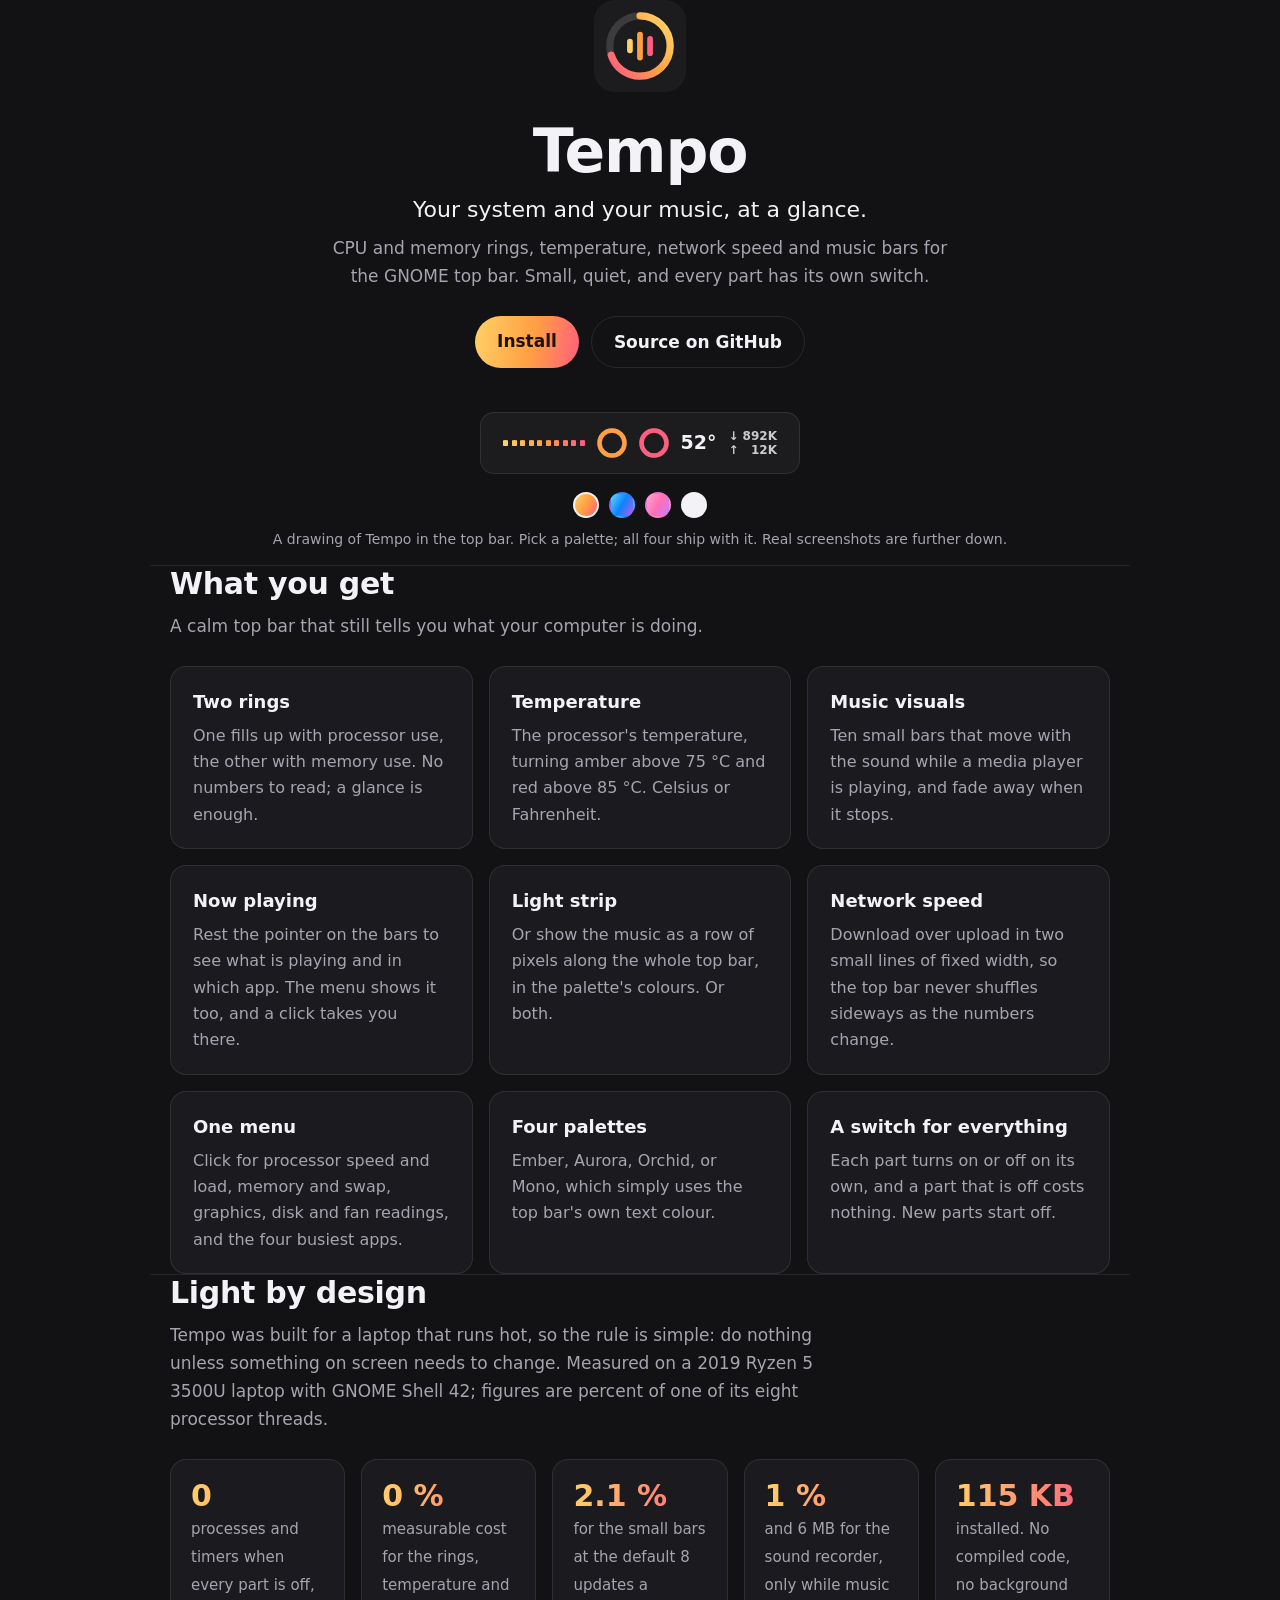
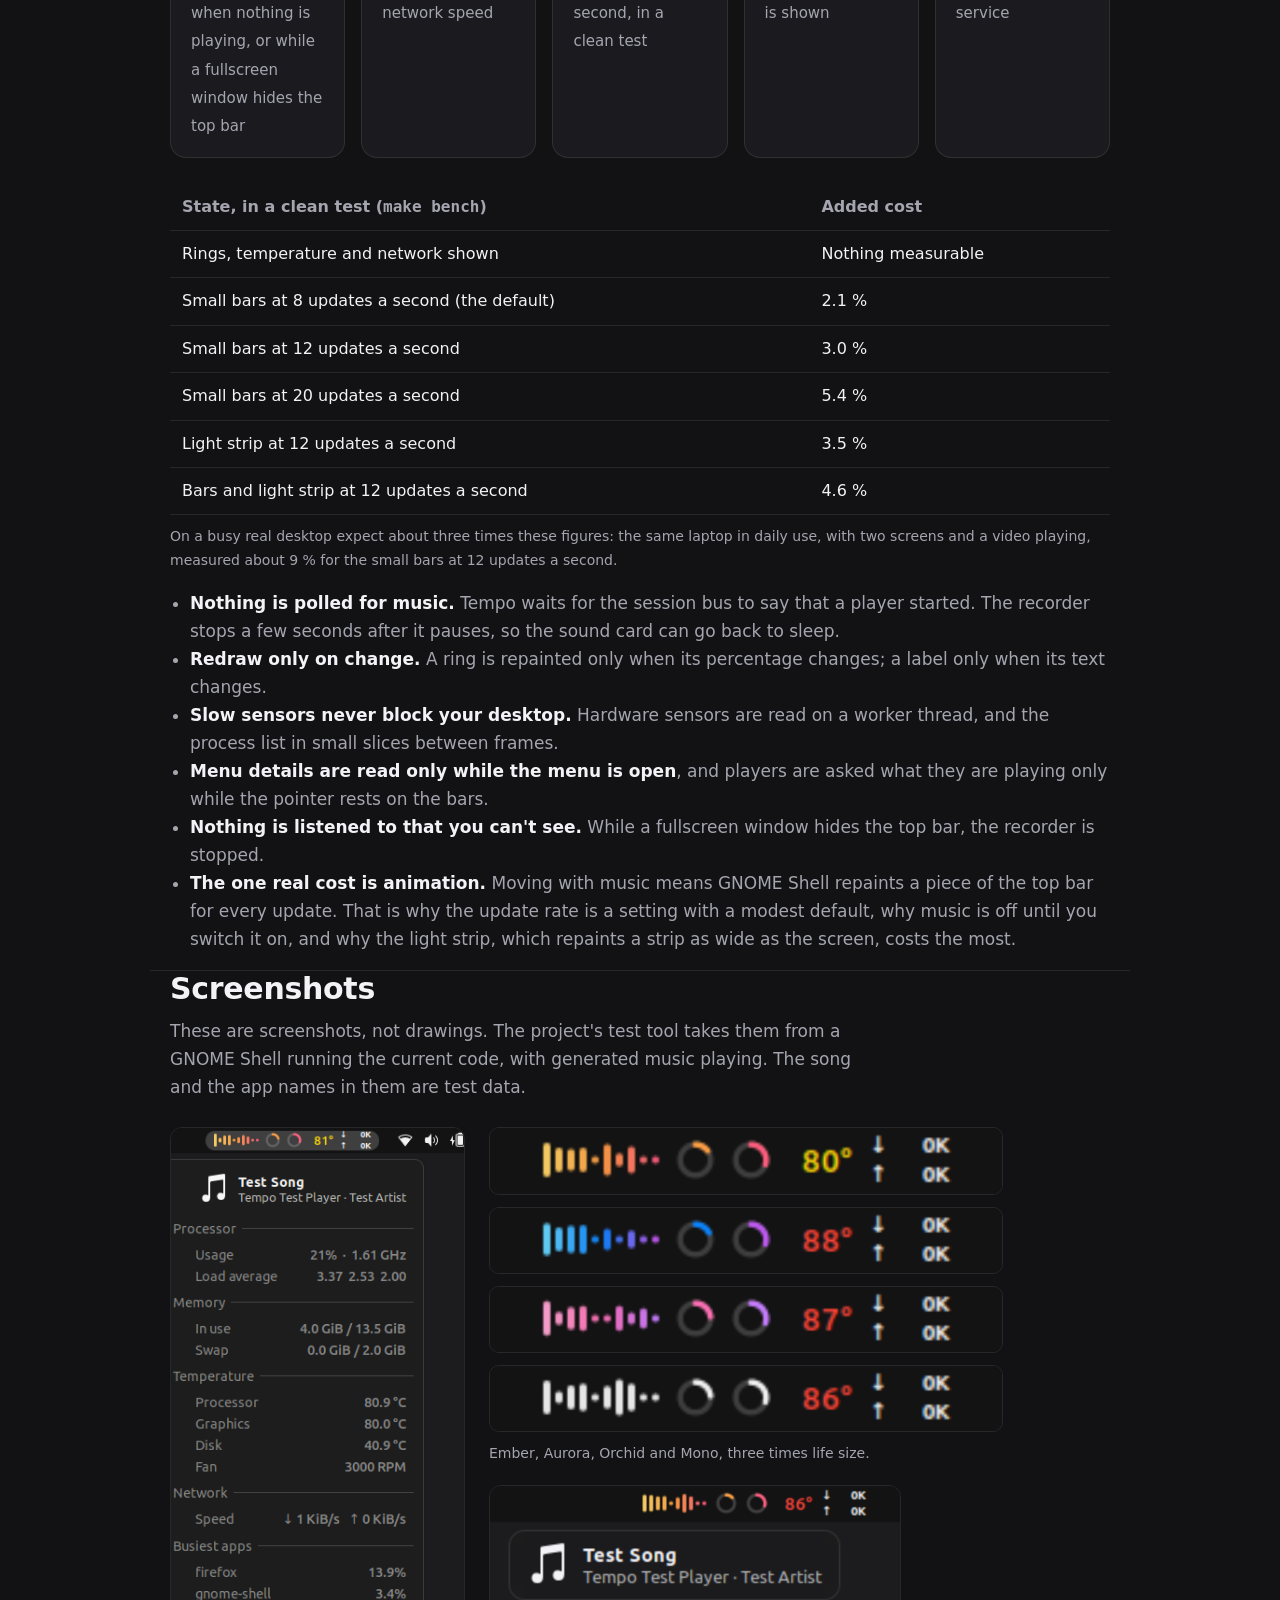
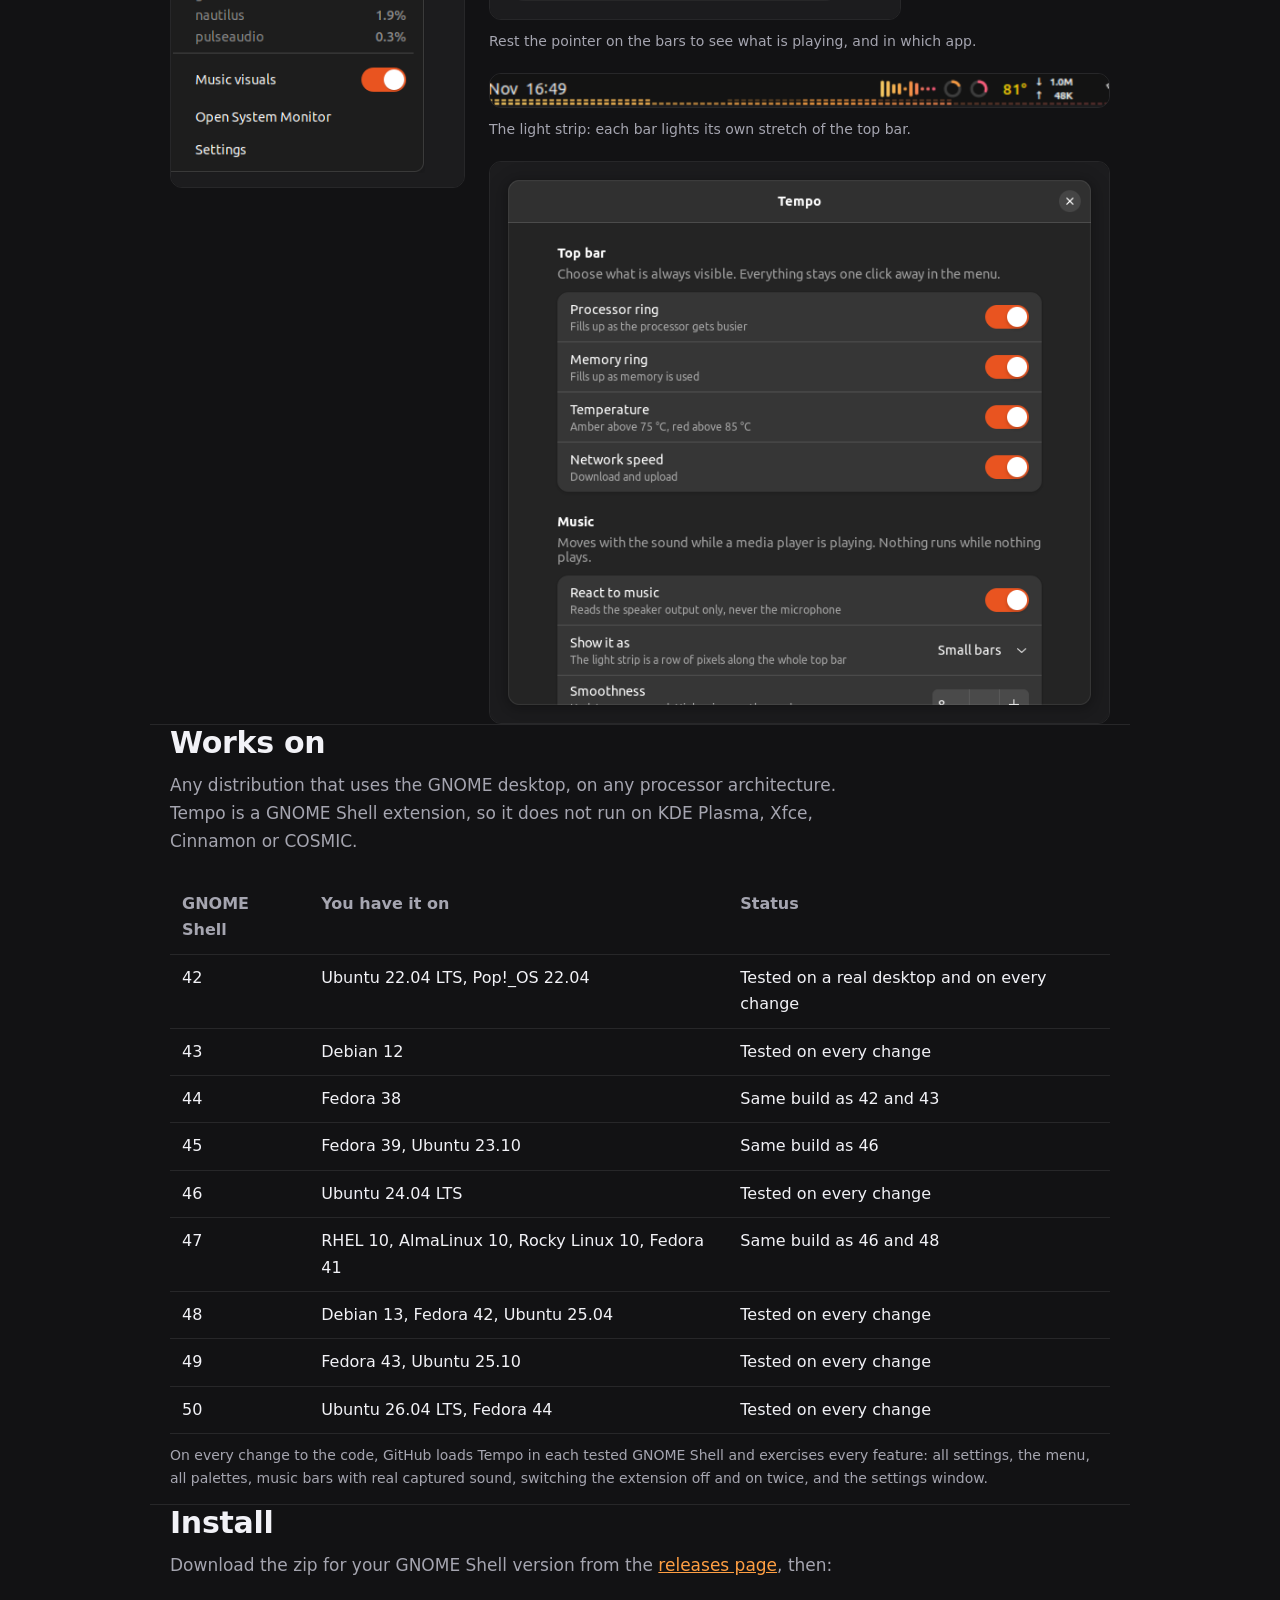
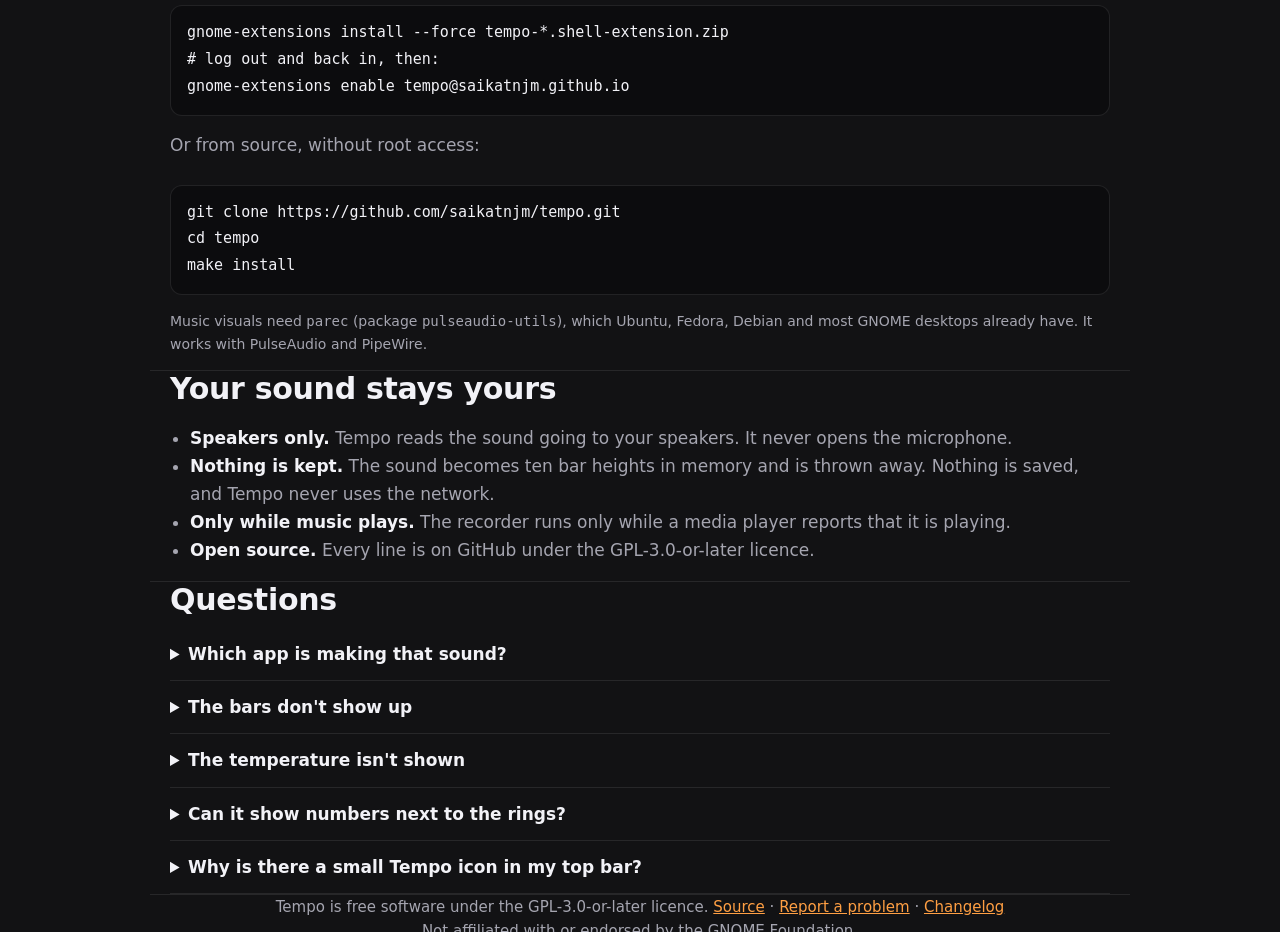
==== docs/index.html @ ff997980 "Docs: GNOME 42, 43, 46, 48, 49 and 50 are tested on every change CI now runs the end-to-end test in " ====
<!doctype html>
<html lang="en">
<head>
<meta charset="utf-8">
<meta name="viewport" content="width=device-width, initial-scale=1">
<title>Tempo: system rings and music bars for the GNOME top bar</title>
<meta name="description" content="Tempo puts CPU and memory rings, temperature, network speed and music bars in the GNOME top bar. Small, quiet, and every part has its own switch.">
<meta property="og:title" content="Tempo">
<meta property="og:description" content="Your system and your music, at a glance. A tiny GNOME Shell extension.">
<meta property="og:image" content="https://saikatnjm.github.io/tempo/assets/logo-512.png">
<meta property="og:type" content="website">
<link rel="icon" type="image/svg+xml" href="assets/logo.svg">
<style>
:root {
  --bg: #121214; --surface: #1b1b1f; --line: rgba(255, 255, 255, .09);
  --text: #f2f2f7; --muted: #a5a5b0;
  --p1: #ffd166; --p2: #ff9f43; --p3: #ff5e7e;
}
* { box-sizing: border-box; }
html { scroll-behavior: smooth; }
body {
  margin: 0; background: var(--bg); color: var(--text);
  font: 17px/1.65 Inter, system-ui, -apple-system, "Segoe UI", Roboto, Ubuntu, Cantarell, sans-serif;
}
a { color: var(--p2); }
img { max-width: 100%; height: auto; }
.wrap { max-width: 980px; margin: 0 auto; padding: 0 20px; }
header { text-align: center; padding: 72px 0 40px; }
header img.logo { width: 92px; height: 92px; }
h1 { font-size: clamp(40px, 7vw, 60px); line-height: 1.1; margin: 18px 0 8px; letter-spacing: -.02em; }
h2 { font-size: 30px; line-height: 1.2; margin: 0 0 10px; letter-spacing: -.01em; }
h3 { font-size: 18px; margin: 0 0 6px; }
.tagline { font-size: 22px; margin: 0 0 6px; }
.sub { color: var(--muted); max-width: 620px; margin: 0 auto 26px; }
.lead { color: var(--muted); max-width: 700px; margin: 0 0 26px; }
.buttons { display: flex; gap: 12px; justify-content: center; flex-wrap: wrap; }
.button {
  display: inline-block; padding: 11px 22px; border-radius: 999px; font-weight: 600;
  text-decoration: none; border: 1px solid var(--line); color: var(--text);
}
.button.primary { background: linear-gradient(100deg, var(--p1), var(--p2) 55%, var(--p3)); color: #1c1206; border: 0; }
section { padding: 56px 0; border-top: 1px solid var(--line); }

/* The live demo: a slice of top bar drawn in CSS */
.demo { margin: 44px auto 0; display: inline-flex; align-items: center; gap: 12px;
  background: #1c1c1e; border: 1px solid var(--line); border-radius: 14px; padding: 14px 22px; }
.bars { display: flex; align-items: center; gap: 3.5px; height: 30px; }
.bars i { width: 5px; height: 30px; border-radius: 3px; transform: scaleY(.2);
  animation: beat var(--d) ease-in-out var(--o) infinite alternate; }
@keyframes beat { from { transform: scaleY(.17); } to { transform: scaleY(1); } }
.ring { width: 30px; height: 30px; transform: rotate(-90deg); }
.ring circle { fill: none; stroke-width: 4.5; }
.ring .track { stroke: rgba(255, 255, 255, .2); }
.ring .value { stroke-linecap: round; stroke-dasharray: 78.5; animation: fill 7s ease-in-out infinite alternate; }
.ring.cpu .value { stroke: var(--p2); --from: 68; --to: 34; }
.ring.mem .value { stroke: var(--p3); --from: 50; --to: 42; animation-duration: 11s; }
@keyframes fill { from { stroke-dashoffset: var(--from); } to { stroke-dashoffset: var(--to); } }
.demo .temp { font-weight: 600; font-size: 19px; font-variant-numeric: tabular-nums; }
.demo .net { display: inline-grid; grid-template-columns: auto auto; column-gap: 4px; text-align: right;
  font-weight: 600; font-size: 12px; line-height: 1.2; font-variant-numeric: tabular-nums; color: rgba(242, 242, 247, .82); }
.swatches { display: flex; gap: 10px; justify-content: center; margin-top: 18px; }
.swatches button { width: 26px; height: 26px; border-radius: 50%; border: 2px solid transparent; cursor: pointer; padding: 0; }
.swatches button[aria-pressed="true"] { border-color: var(--text); }
.caption { color: var(--muted); font-size: 14px; margin-top: 10px; }

.grid { display: grid; grid-template-columns: repeat(auto-fit, minmax(260px, 1fr)); gap: 16px; }
.card { background: var(--surface); border: 1px solid var(--line); border-radius: 16px; padding: 20px 22px; }
.card p { margin: 0; color: var(--muted); font-size: 16px; }
.metrics { display: grid; grid-template-columns: repeat(auto-fit, minmax(170px, 1fr)); gap: 16px; margin: 0 0 26px; }
.metric { background: var(--surface); border: 1px solid var(--line); border-radius: 16px; padding: 18px 20px; }
.metric b { display: block; font-size: 30px; line-height: 1.2;
  background: linear-gradient(100deg, var(--p1), var(--p3)); -webkit-background-clip: text; background-clip: text; color: transparent; }
.metric span { color: var(--muted); font-size: 15px; }
table { width: 100%; border-collapse: collapse; font-size: 16px; }
th, td { text-align: left; padding: 10px 12px; border-bottom: 1px solid var(--line); vertical-align: top; }
th { color: var(--muted); font-weight: 600; }
.scroll { overflow-x: auto; }
ul.plain { padding-left: 20px; color: var(--muted); }
ul.plain b { color: var(--text); }
.shots { display: grid; grid-template-columns: minmax(0, 295px) minmax(0, 1fr); gap: 24px; align-items: start; }
.shots figure { margin: 0; }
.shots img { border-radius: 12px; border: 1px solid var(--line); display: block; }
.palettes { display: grid; gap: 12px; }
.palettes img { border-radius: 10px; }
pre { background: #0c0c0e; border: 1px solid var(--line); border-radius: 12px; padding: 14px 16px; overflow-x: auto; font-size: 15px; }
code { font-family: ui-monospace, "JetBrains Mono", "DejaVu Sans Mono", Menlo, monospace; }
details { border-bottom: 1px solid var(--line); padding: 12px 0; }
summary { cursor: pointer; font-weight: 600; }
details p { color: var(--muted); margin: 8px 0 0; }
footer { color: var(--muted); font-size: 15px; padding: 36px 0 60px; border-top: 1px solid var(--line); text-align: center; }
@media (max-width: 700px) { .shots { grid-template-columns: 1fr; } .demo { gap: 9px; padding: 12px 14px; } .demo .net { display: none; } }
@media (prefers-reduced-motion: reduce) { .bars i, .ring .value { animation: none; } .bars i { transform: scaleY(.6); } }
</style>
</head>
<body>

<header class="wrap">
  <img class="logo" src="assets/logo.svg" alt="Tempo logo" width="92" height="92">
  <h1>Tempo</h1>
  <p class="tagline">Your system and your music, at a glance.</p>
  <p class="sub">CPU and memory rings, temperature, network speed and music bars for the GNOME top bar. Small, quiet, and every part has its own switch.</p>
  <div class="buttons">
    <a class="button primary" href="https://github.com/saikatnjm/tempo#install">Install</a>
    <a class="button" href="https://github.com/saikatnjm/tempo">Source on GitHub</a>
  </div>

  <div>
    <div class="demo" role="img" aria-label="Animated drawing of Tempo in a top bar: music bars, a processor ring, a memory ring, 52 degrees, and download over upload speed">
      <span class="bars" id="bars"></span>
      <svg class="ring cpu" viewBox="0 0 30 30"><circle class="track" cx="15" cy="15" r="12.5"/><circle class="value" cx="15" cy="15" r="12.5"/></svg>
      <svg class="ring mem" viewBox="0 0 30 30"><circle class="track" cx="15" cy="15" r="12.5"/><circle class="value" cx="15" cy="15" r="12.5"/></svg>
      <span class="temp">52°</span>
      <span class="net"><span>↓</span><span>892K</span><span>↑</span><span>12K</span></span>
    </div>
  </div>
  <div class="swatches" id="swatches" aria-label="Colour palette for the drawing above"></div>
  <p class="caption">A drawing of Tempo in the top bar. Pick a palette; all four ship with it. Real screenshots are further down.</p>
</header>

<main>
<section class="wrap" id="features">
  <h2>What you get</h2>
  <p class="lead">A calm top bar that still tells you what your computer is doing.</p>
  <div class="grid">
    <div class="card"><h3>Two rings</h3><p>One fills up with processor use, the other with memory use. No numbers to read; a glance is enough.</p></div>
    <div class="card"><h3>Temperature</h3><p>The processor's temperature, turning amber above 75 °C and red above 85 °C. Celsius or Fahrenheit.</p></div>
    <div class="card"><h3>Music visuals</h3><p>Ten small bars that move with the sound while a media player is playing, and fade away when it stops.</p></div>
    <div class="card"><h3>Now playing</h3><p>Rest the pointer on the bars to see what is playing and in which app. The menu shows it too, and a click takes you there.</p></div>
    <div class="card"><h3>Light strip</h3><p>Or show the music as a row of pixels along the whole top bar, in the palette's colours. Or both.</p></div>
    <div class="card"><h3>Network speed</h3><p>Download over upload in two small lines of fixed width, so the top bar never shuffles sideways as the numbers change.</p></div>
    <div class="card"><h3>One menu</h3><p>Click for processor speed and load, memory and swap, graphics, disk and fan readings, and the four busiest apps.</p></div>
    <div class="card"><h3>Four palettes</h3><p>Ember, Aurora, Orchid, or Mono, which simply uses the top bar's own text colour.</p></div>
    <div class="card"><h3>A switch for everything</h3><p>Each part turns on or off on its own, and a part that is off costs nothing. New parts start off.</p></div>
  </div>
</section>

<section class="wrap" id="light">
  <h2>Light by design</h2>
  <p class="lead">Tempo was built for a laptop that runs hot, so the rule is simple: do nothing unless something on screen needs to change. Measured on a 2019 Ryzen 5 3500U laptop with GNOME Shell 42; figures are percent of one of its eight processor threads.</p>
  <div class="metrics" id="metrics">
    <div class="metric"><b>0</b><span>processes and timers when every part is off, when nothing is playing, or while a fullscreen window hides the top bar</span></div>
    <div class="metric"><b>0 %</b><span>measurable cost for the rings, temperature and network speed</span></div>
    <div class="metric"><b>2.1 %</b><span>for the small bars at the default 8 updates a second, in a clean test</span></div>
    <div class="metric"><b>1 %</b><span>and 6 MB for the sound recorder, only while music is shown</span></div>
    <div class="metric"><b>115 KB</b><span>installed. No compiled code, no background service</span></div>
  </div>
  <div class="scroll">
  <table>
    <thead><tr><th>State, in a clean test (<code>make bench</code>)</th><th>Added cost</th></tr></thead>
    <tbody>
      <tr><td>Rings, temperature and network shown</td><td>Nothing measurable</td></tr>
      <tr><td>Small bars at 8 updates a second (the default)</td><td>2.1 %</td></tr>
      <tr><td>Small bars at 12 updates a second</td><td>3.0 %</td></tr>
      <tr><td>Small bars at 20 updates a second</td><td>5.4 %</td></tr>
      <tr><td>Light strip at 12 updates a second</td><td>3.5 %</td></tr>
      <tr><td>Bars and light strip at 12 updates a second</td><td>4.6 %</td></tr>
    </tbody>
  </table>
  </div>
  <p class="caption">On a busy real desktop expect about three times these figures: the same laptop in daily use, with two screens and a video playing, measured about 9 % for the small bars at 12 updates a second.</p>
  <ul class="plain">
    <li><b>Nothing is polled for music.</b> Tempo waits for the session bus to say that a player started. The recorder stops a few seconds after it pauses, so the sound card can go back to sleep.</li>
    <li><b>Redraw only on change.</b> A ring is repainted only when its percentage changes; a label only when its text changes.</li>
    <li><b>Slow sensors never block your desktop.</b> Hardware sensors are read on a worker thread, and the process list in small slices between frames.</li>
    <li><b>Menu details are read only while the menu is open</b>, and players are asked what they are playing only while the pointer rests on the bars.</li>
    <li><b>Nothing is listened to that you can't see.</b> While a fullscreen window hides the top bar, the recorder is stopped.</li>
    <li><b>The one real cost is animation.</b> Moving with music means GNOME Shell repaints a piece of the top bar for every update. That is why the update rate is a setting with a modest default, why music is off until you switch it on, and why the light strip, which repaints a strip as wide as the screen, costs the most.</li>
  </ul>
</section>

<section class="wrap" id="screenshots">
  <h2>Screenshots</h2>
  <p class="lead">These are screenshots, not drawings. The project's test tool takes them from a GNOME Shell running the current code, with generated music playing. The song and the app names in them are test data.</p>
  <div class="shots">
    <figure><img src="assets/menu.png" width="295" alt="Tempo's menu, open below the top bar" loading="lazy"></figure>
    <div>
      <div class="palettes">
        <img src="assets/bar-ember.png" width="514" alt="Ember palette: amber to coral" loading="lazy">
        <img src="assets/bar-aurora.png" width="514" alt="Aurora palette: blue to violet" loading="lazy">
        <img src="assets/bar-orchid.png" width="514" alt="Orchid palette: pink to violet" loading="lazy">
        <img src="assets/bar-mono.png" width="514" alt="Mono palette: the top bar's own text colour" loading="lazy">
      </div>
      <p class="caption">Ember, Aurora, Orchid and Mono, three times life size.</p>
      <figure style="margin-top: 20px"><img src="assets/tip.png" width="412" alt="A small card under the music bars naming the song and the app" loading="lazy"></figure>
      <p class="caption">Rest the pointer on the bars to see what is playing, and in which app.</p>
      <figure style="margin-top: 20px"><img src="assets/strip-detail.png" alt="The light strip: two rows of small pixels along the bottom edge of the top bar" loading="lazy"></figure>
      <p class="caption">The light strip: each bar lights its own stretch of the top bar.</p>
      <figure style="margin-top: 20px"><img src="assets/settings.png" alt="Tempo's settings window" loading="lazy"></figure>
    </div>
  </div>
</section>

<section class="wrap" id="works-on">
  <h2>Works on</h2>
  <p class="lead">Any distribution that uses the GNOME desktop, on any processor architecture. Tempo is a GNOME Shell extension, so it does not run on KDE Plasma, Xfce, Cinnamon or COSMIC.</p>
  <div class="scroll">
  <table id="compat">
    <thead><tr><th>GNOME Shell</th><th>You have it on</th><th>Status</th></tr></thead>
    <tbody>
      <tr><td>42</td><td>Ubuntu 22.04 LTS, Pop!_OS 22.04</td><td>Tested on a real desktop and on every change</td></tr>
      <tr><td>43</td><td>Debian 12</td><td>Tested on every change</td></tr>
      <tr><td>44</td><td>Fedora 38</td><td>Same build as 42 and 43</td></tr>
      <tr><td>45</td><td>Fedora 39, Ubuntu 23.10</td><td>Same build as 46</td></tr>
      <tr><td>46</td><td>Ubuntu 24.04 LTS</td><td>Tested on every change</td></tr>
      <tr><td>47</td><td>RHEL 10, AlmaLinux 10, Rocky Linux 10, Fedora 41</td><td>Same build as 46 and 48</td></tr>
      <tr><td>48</td><td>Debian 13, Fedora 42, Ubuntu 25.04</td><td>Tested on every change</td></tr>
      <tr><td>49</td><td>Fedora 43, Ubuntu 25.10</td><td>Tested on every change</td></tr>
      <tr><td>50</td><td>Ubuntu 26.04 LTS, Fedora 44</td><td>Tested on every change</td></tr>
    </tbody>
  </table>
  </div>
  <p class="caption">On every change to the code, GitHub loads Tempo in each tested GNOME Shell and exercises every feature: all settings, the menu, all palettes, music bars with real captured sound, switching the extension off and on twice, and the settings window.</p>
</section>

<section class="wrap" id="install">
  <h2>Install</h2>
  <p class="lead">Download the zip for your GNOME Shell version from the <a href="https://github.com/saikatnjm/tempo/releases/latest">releases page</a>, then:</p>
<pre><code>gnome-extensions install --force tempo-*.shell-extension.zip
# log out and back in, then:
gnome-extensions enable tempo@saikatnjm.github.io</code></pre>
  <p class="lead">Or from source, without root access:</p>
<pre><code>git clone https://github.com/saikatnjm/tempo.git
cd tempo
make install</code></pre>
  <p class="caption">Music visuals need <code>parec</code> (package <code>pulseaudio-utils</code>), which Ubuntu, Fedora, Debian and most GNOME desktops already have. It works with PulseAudio and PipeWire.</p>
</section>

<section class="wrap" id="privacy">
  <h2>Your sound stays yours</h2>
  <ul class="plain">
    <li><b>Speakers only.</b> Tempo reads the sound going to your speakers. It never opens the microphone.</li>
    <li><b>Nothing is kept.</b> The sound becomes ten bar heights in memory and is thrown away. Nothing is saved, and Tempo never uses the network.</li>
    <li><b>Only while music plays.</b> The recorder runs only while a media player reports that it is playing.</li>
    <li><b>Open source.</b> Every line is on GitHub under the GPL-3.0-or-later licence.</li>
  </ul>
</section>

<section class="wrap" id="questions">
  <h2>Questions</h2>
  <details><summary>Which app is making that sound?</summary><p>Rest the pointer on the small bars, or open the menu: the song and the app are at the top. Click it there to go to the app.</p></details>
  <details><summary>The bars don't show up</summary><p>Check that "React to music" is on, that something is playing sound, and that the player supports the standard media controls. If it appears in GNOME's media controls in the notification list, it does.</p></details>
  <details><summary>The temperature isn't shown</summary><p>Your machine has no sensor Tempo recognises yet. AMD, Intel and most ARM boards work; please open an issue for anything else.</p></details>
  <details><summary>Can it show numbers next to the rings?</summary><p>The numbers are one click away in the menu. Keeping the top bar calm is the point.</p></details>
  <details><summary>Why is there a small Tempo icon in my top bar?</summary><p>Every part is switched off. The icon keeps the menu reachable so you can switch things back on.</p></details>
</section>
</main>

<footer class="wrap">
  Tempo is free software under the GPL-3.0-or-later licence.
  <a href="https://github.com/saikatnjm/tempo">Source</a> ·
  <a href="https://github.com/saikatnjm/tempo/issues">Report a problem</a> ·
  <a href="https://github.com/saikatnjm/tempo/blob/main/CHANGELOG.md">Changelog</a><br>
  Not affiliated with or endorsed by the GNOME Foundation.
</footer>

<script>
// The demo's bars and palette buttons. The page reads fine without this script.
(function () {
  var palettes = {
    Ember: ['#ffd166', '#ff9f43', '#ff5e7e'],
    Aurora: ['#64d2ff', '#0a84ff', '#bf5af2'],
    Orchid: ['#ffa3d1', '#ff6fb5', '#c77dff'],
    Mono: ['#f2f2f7', '#f2f2f7', '#f2f2f7']
  };
  function mix(a, b, t) {
    return '#' + [1, 3, 5].map(function (i) {
      var v = Math.round(parseInt(a.substr(i, 2), 16) * (1 - t) + parseInt(b.substr(i, 2), 16) * t);
      return ('0' + v.toString(16)).slice(-2);
    }).join('');
  }
  var bars = document.getElementById('bars');
  var speeds = [0.62, 0.48, 0.81, 0.55, 0.93, 0.44, 0.70, 0.58, 0.87, 0.66];
  for (var i = 0; i < 10; i++) {
    var bar = document.createElement('i');
    bar.style.setProperty('--d', speeds[i] + 's');
    bar.style.setProperty('--o', (-i * 0.137) + 's');
    bars.appendChild(bar);
  }
  var swatches = document.getElementById('swatches');
  function use(name) {
    var p = palettes[name], root = document.documentElement.style;
    root.setProperty('--p1', p[0]); root.setProperty('--p2', p[1]); root.setProperty('--p3', p[2]);
    [].forEach.call(bars.children, function (bar, i) {
      var t = i / 9;
      bar.style.background = t < 0.5 ? mix(p[0], p[1], t * 2) : mix(p[1], p[2], (t - 0.5) * 2);
    });
    [].forEach.call(swatches.children, function (b) { b.setAttribute('aria-pressed', b.title === name); });
  }
  Object.keys(palettes).forEach(function (name) {
    var b = document.createElement('button');
    b.type = 'button'; b.title = name; b.setAttribute('aria-label', name + ' palette');
    b.style.background = 'linear-gradient(120deg, ' + palettes[name].join(', ') + ')';
    b.addEventListener('click', function () { use(name); });
    swatches.appendChild(b);
  });
  use('Ember');
})();
</script>
</body>
</html>
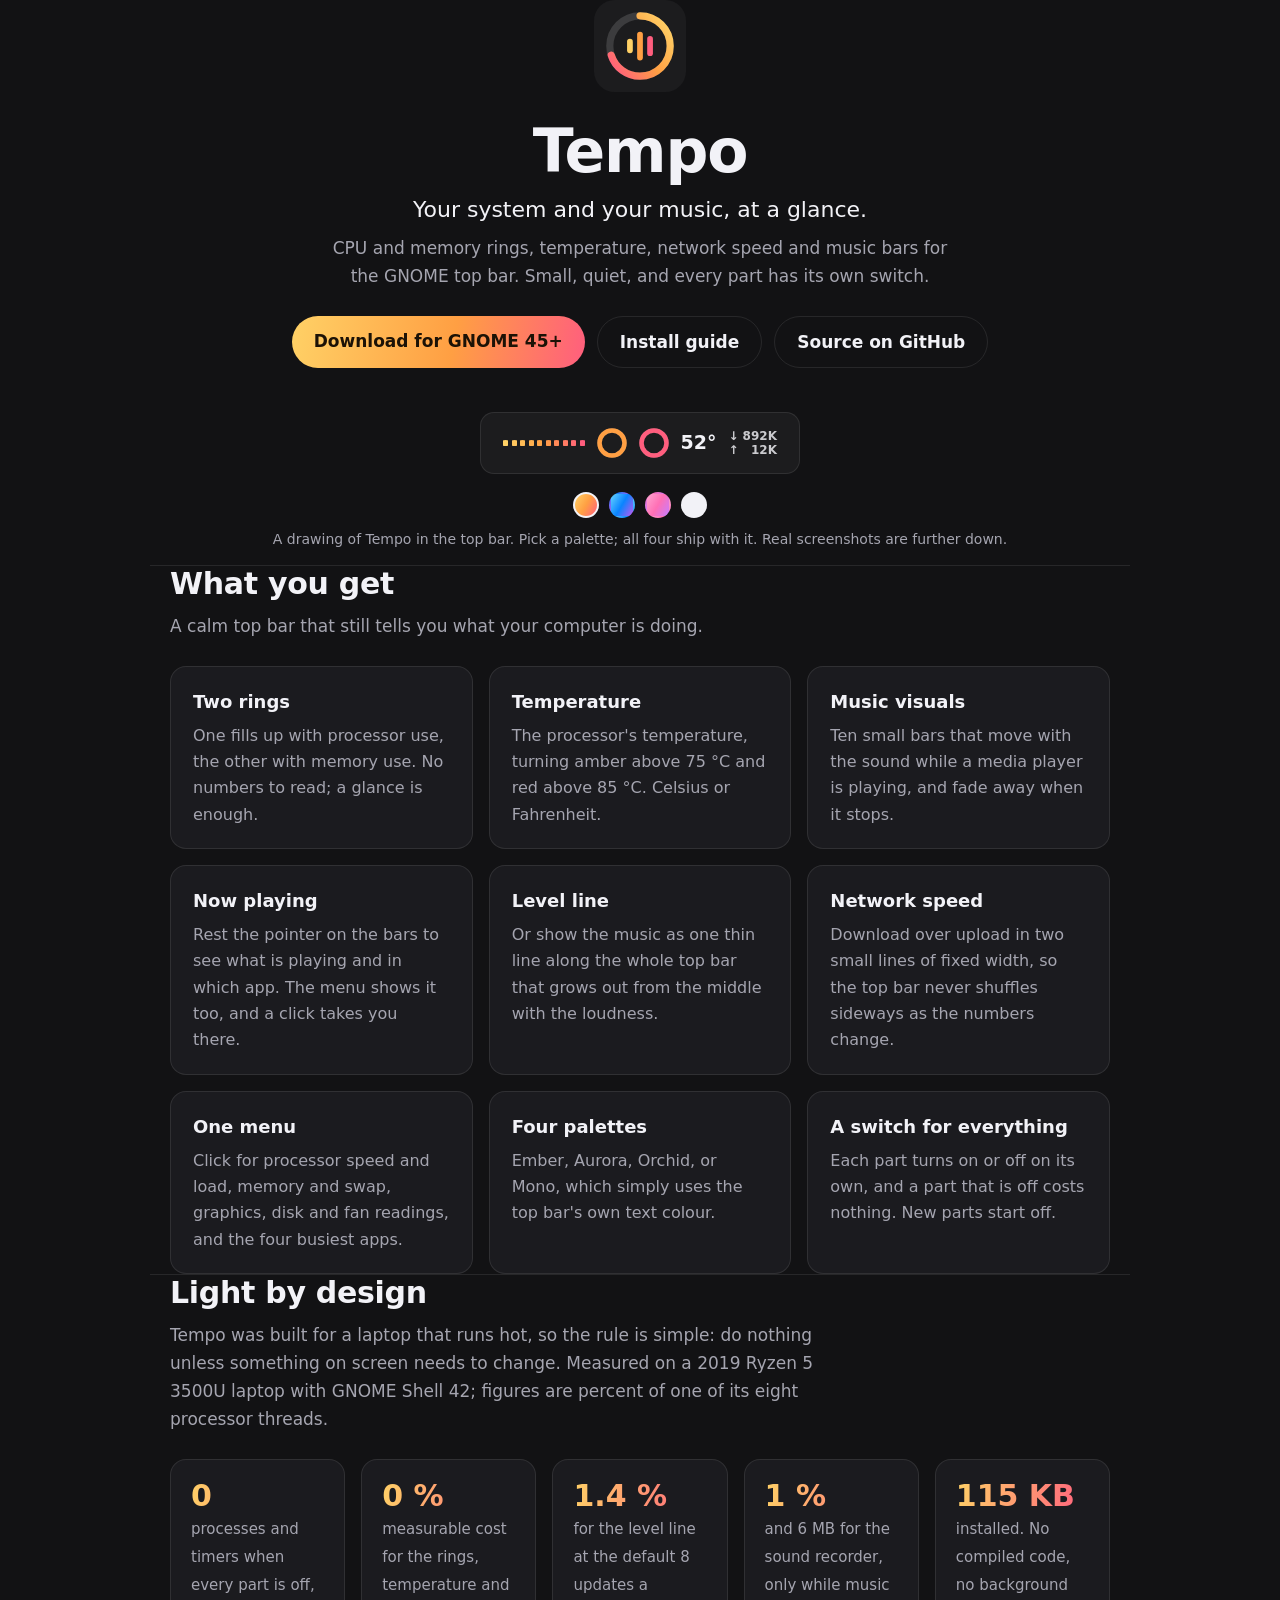
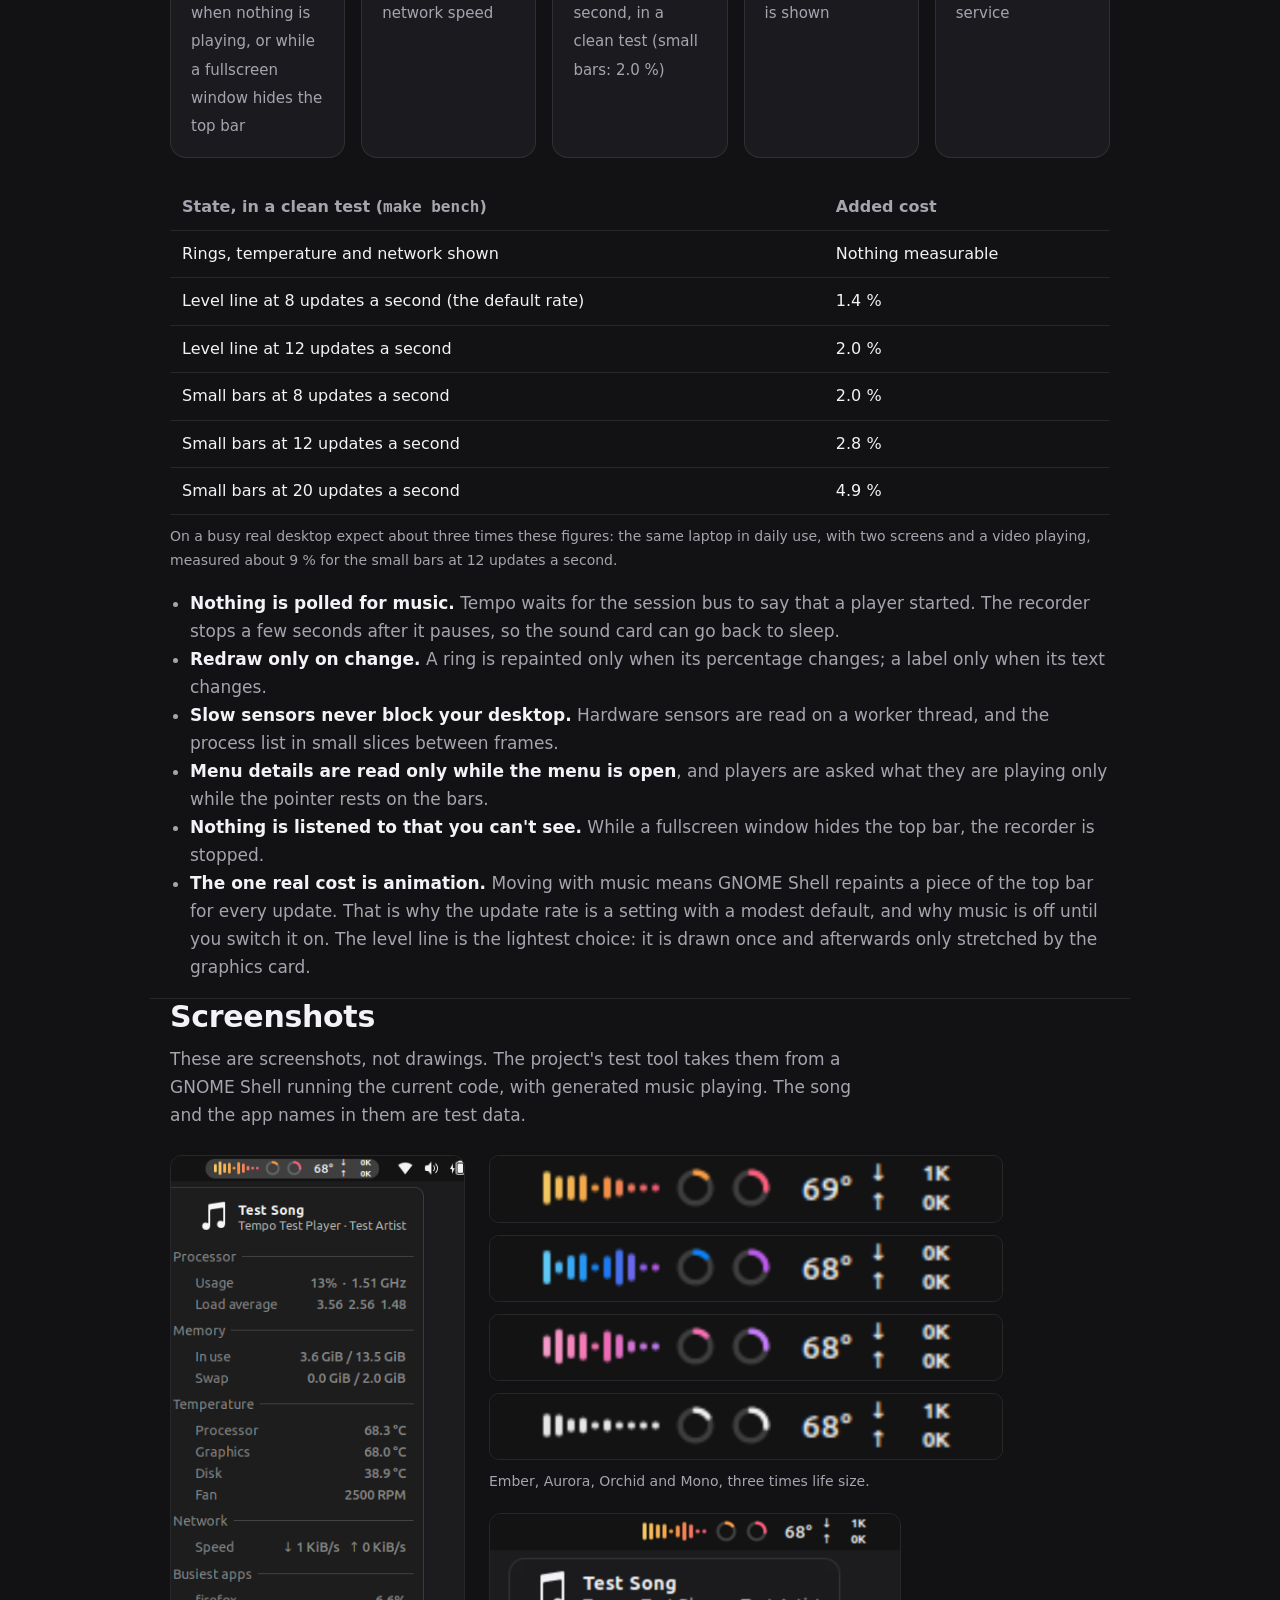
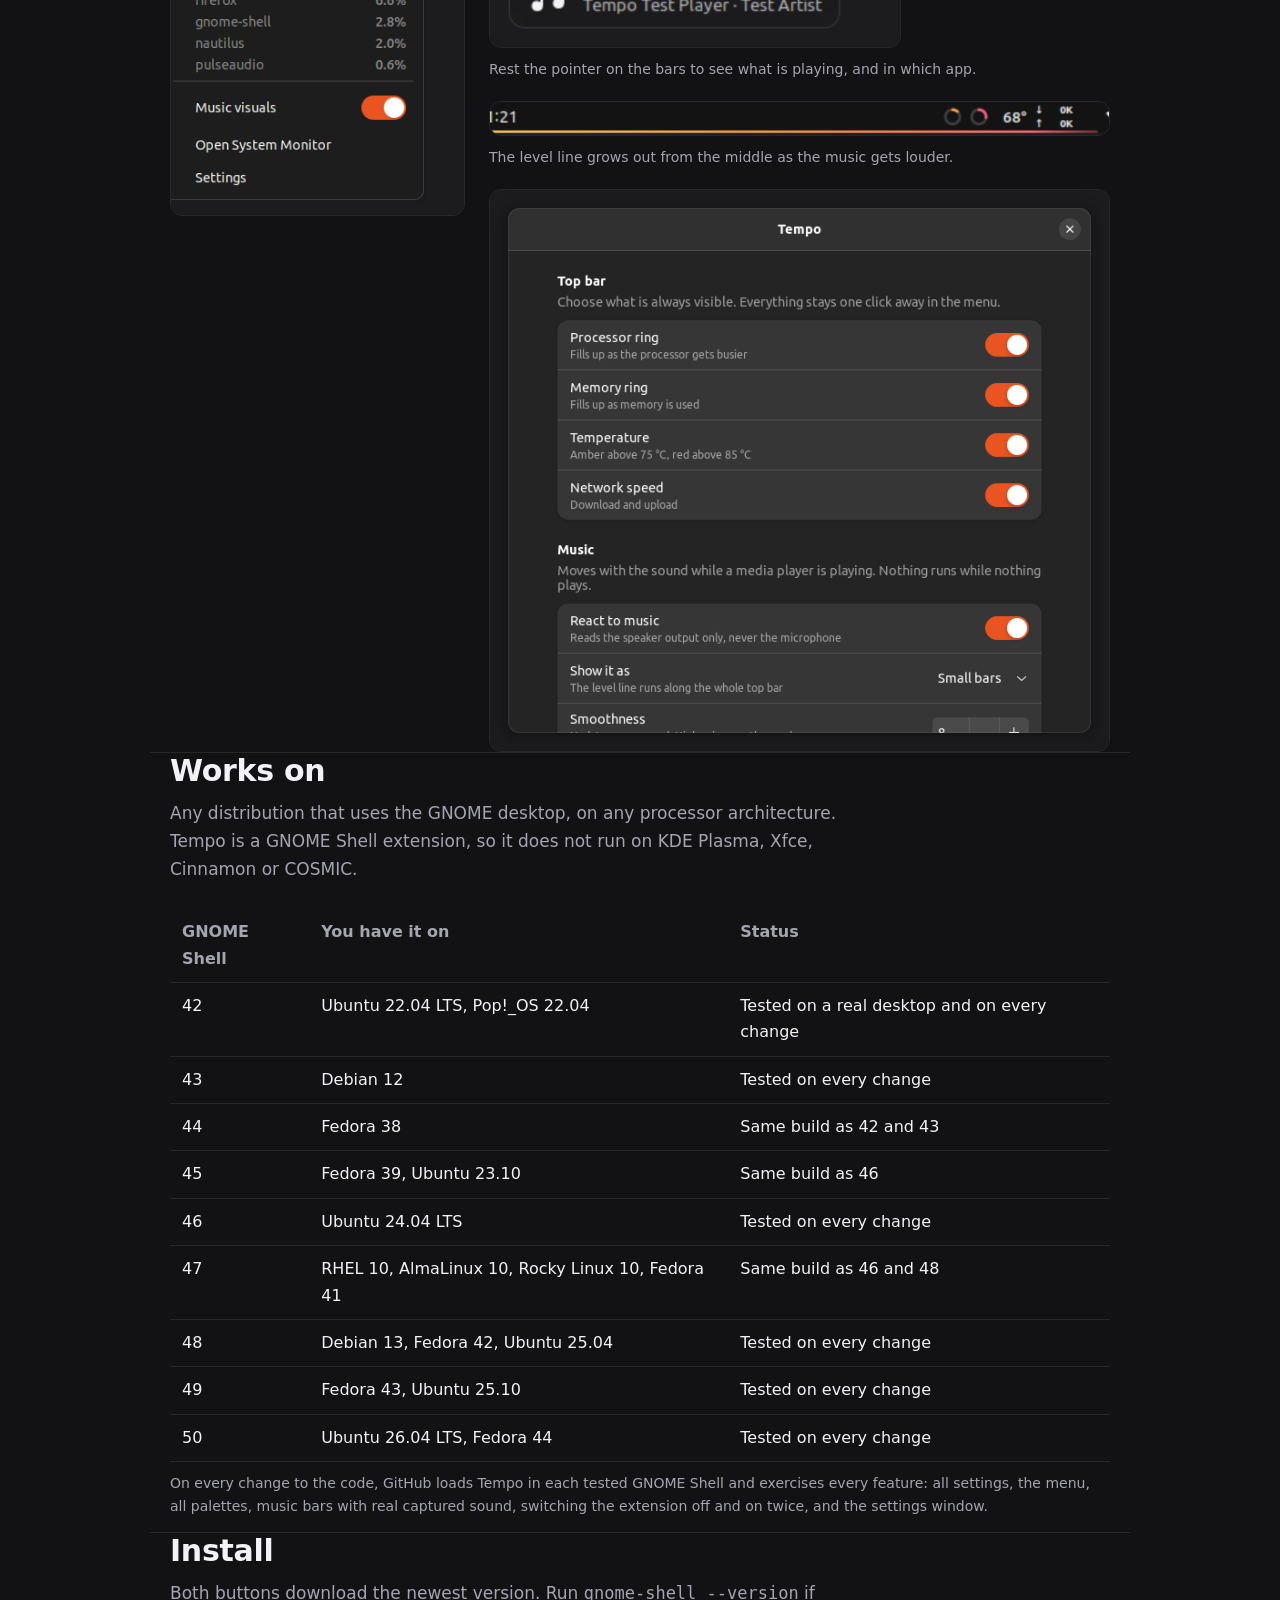
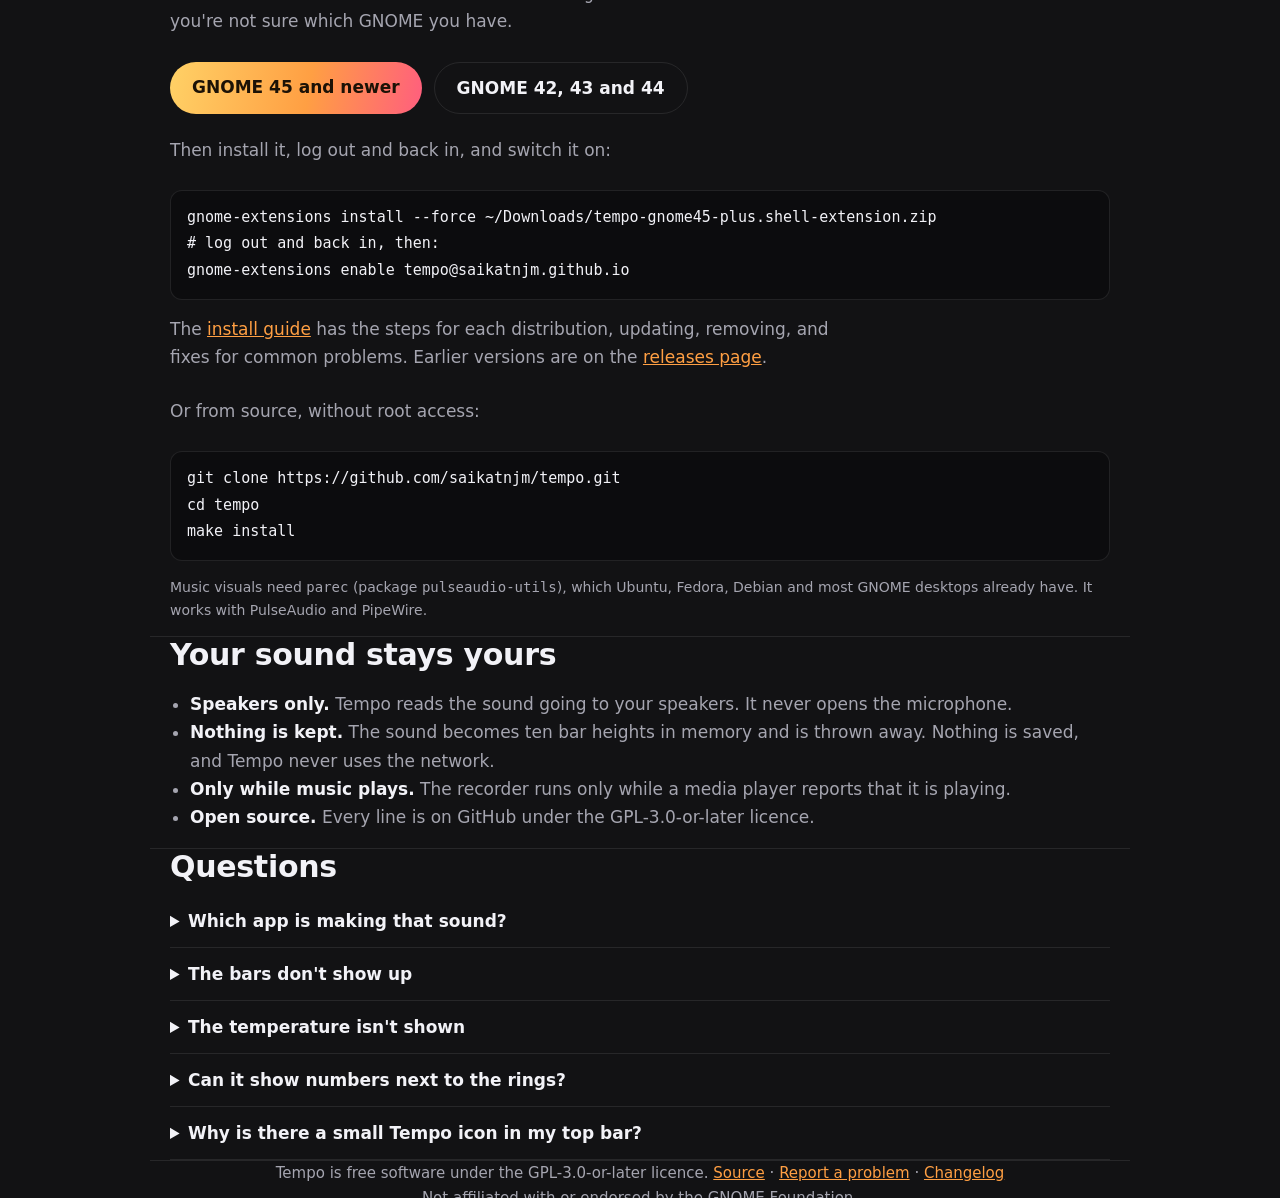
==== commit 97c6ee03: "Tempo 1.1.0: level line, every fan, latest-download links - The full-width music effect is now the l" ====
--- a/docs/index.html
+++ b/docs/index.html
@@ -100,7 +100,8 @@
   <p class="tagline">Your system and your music, at a glance.</p>
   <p class="sub">CPU and memory rings, temperature, network speed and music bars for the GNOME top bar. Small, quiet, and every part has its own switch.</p>
   <div class="buttons">
-    <a class="button primary" href="https://github.com/saikatnjm/tempo#install">Install</a>
+    <a class="button primary" href="https://github.com/saikatnjm/tempo/releases/latest/download/tempo-gnome45-plus.shell-extension.zip">Download for GNOME 45+</a>
+    <a class="button" href="install.html">Install guide</a>
     <a class="button" href="https://github.com/saikatnjm/tempo">Source on GitHub</a>
   </div>
 
@@ -126,7 +127,7 @@
     <div class="card"><h3>Temperature</h3><p>The processor's temperature, turning amber above 75 °C and red above 85 °C. Celsius or Fahrenheit.</p></div>
     <div class="card"><h3>Music visuals</h3><p>Ten small bars that move with the sound while a media player is playing, and fade away when it stops.</p></div>
     <div class="card"><h3>Now playing</h3><p>Rest the pointer on the bars to see what is playing and in which app. The menu shows it too, and a click takes you there.</p></div>
-    <div class="card"><h3>Light strip</h3><p>Or show the music as a row of pixels along the whole top bar, in the palette's colours. Or both.</p></div>
+    <div class="card"><h3>Level line</h3><p>Or show the music as one thin line along the whole top bar that grows out from the middle with the loudness.</p></div>
     <div class="card"><h3>Network speed</h3><p>Download over upload in two small lines of fixed width, so the top bar never shuffles sideways as the numbers change.</p></div>
     <div class="card"><h3>One menu</h3><p>Click for processor speed and load, memory and swap, graphics, disk and fan readings, and the four busiest apps.</p></div>
     <div class="card"><h3>Four palettes</h3><p>Ember, Aurora, Orchid, or Mono, which simply uses the top bar's own text colour.</p></div>
@@ -140,7 +141,7 @@
   <div class="metrics" id="metrics">
     <div class="metric"><b>0</b><span>processes and timers when every part is off, when nothing is playing, or while a fullscreen window hides the top bar</span></div>
     <div class="metric"><b>0 %</b><span>measurable cost for the rings, temperature and network speed</span></div>
-    <div class="metric"><b>2.1 %</b><span>for the small bars at the default 8 updates a second, in a clean test</span></div>
+    <div class="metric"><b>1.4 %</b><span>for the level line at the default 8 updates a second, in a clean test (small bars: 2.0 %)</span></div>
     <div class="metric"><b>1 %</b><span>and 6 MB for the sound recorder, only while music is shown</span></div>
     <div class="metric"><b>115 KB</b><span>installed. No compiled code, no background service</span></div>
   </div>
@@ -149,11 +150,11 @@
     <thead><tr><th>State, in a clean test (<code>make bench</code>)</th><th>Added cost</th></tr></thead>
     <tbody>
       <tr><td>Rings, temperature and network shown</td><td>Nothing measurable</td></tr>
-      <tr><td>Small bars at 8 updates a second (the default)</td><td>2.1 %</td></tr>
-      <tr><td>Small bars at 12 updates a second</td><td>3.0 %</td></tr>
-      <tr><td>Small bars at 20 updates a second</td><td>5.4 %</td></tr>
-      <tr><td>Light strip at 12 updates a second</td><td>3.5 %</td></tr>
-      <tr><td>Bars and light strip at 12 updates a second</td><td>4.6 %</td></tr>
+      <tr><td>Level line at 8 updates a second (the default rate)</td><td>1.4 %</td></tr>
+      <tr><td>Level line at 12 updates a second</td><td>2.0 %</td></tr>
+      <tr><td>Small bars at 8 updates a second</td><td>2.0 %</td></tr>
+      <tr><td>Small bars at 12 updates a second</td><td>2.8 %</td></tr>
+      <tr><td>Small bars at 20 updates a second</td><td>4.9 %</td></tr>
     </tbody>
   </table>
   </div>
@@ -164,7 +165,7 @@
     <li><b>Slow sensors never block your desktop.</b> Hardware sensors are read on a worker thread, and the process list in small slices between frames.</li>
     <li><b>Menu details are read only while the menu is open</b>, and players are asked what they are playing only while the pointer rests on the bars.</li>
     <li><b>Nothing is listened to that you can't see.</b> While a fullscreen window hides the top bar, the recorder is stopped.</li>
-    <li><b>The one real cost is animation.</b> Moving with music means GNOME Shell repaints a piece of the top bar for every update. That is why the update rate is a setting with a modest default, why music is off until you switch it on, and why the light strip, which repaints a strip as wide as the screen, costs the most.</li>
+    <li><b>The one real cost is animation.</b> Moving with music means GNOME Shell repaints a piece of the top bar for every update. That is why the update rate is a setting with a modest default, and why music is off until you switch it on. The level line is the lightest choice: it is drawn once and afterwards only stretched by the graphics card.</li>
   </ul>
 </section>
 
@@ -183,8 +184,8 @@
       <p class="caption">Ember, Aurora, Orchid and Mono, three times life size.</p>
       <figure style="margin-top: 20px"><img src="assets/tip.png" width="412" alt="A small card under the music bars naming the song and the app" loading="lazy"></figure>
       <p class="caption">Rest the pointer on the bars to see what is playing, and in which app.</p>
-      <figure style="margin-top: 20px"><img src="assets/strip-detail.png" alt="The light strip: two rows of small pixels along the bottom edge of the top bar" loading="lazy"></figure>
-      <p class="caption">The light strip: each bar lights its own stretch of the top bar.</p>
+      <figure style="margin-top: 20px"><img src="assets/strip-detail.png" alt="The level line: a thin line along the bottom edge of the top bar, longer in the middle" loading="lazy"></figure>
+      <p class="caption">The level line grows out from the middle as the music gets louder.</p>
       <figure style="margin-top: 20px"><img src="assets/settings.png" alt="Tempo's settings window" loading="lazy"></figure>
     </div>
   </div>
@@ -214,10 +215,16 @@
 
 <section class="wrap" id="install">
   <h2>Install</h2>
-  <p class="lead">Download the zip for your GNOME Shell version from the <a href="https://github.com/saikatnjm/tempo/releases/latest">releases page</a>, then:</p>
-<pre><code>gnome-extensions install --force tempo-*.shell-extension.zip
+  <p class="lead">Both buttons download the newest version. Run <code>gnome-shell --version</code> if you're not sure which GNOME you have.</p>
+  <div class="buttons" style="justify-content: flex-start; margin-bottom: 22px">
+    <a class="button primary" href="https://github.com/saikatnjm/tempo/releases/latest/download/tempo-gnome45-plus.shell-extension.zip">GNOME 45 and newer</a>
+    <a class="button" href="https://github.com/saikatnjm/tempo/releases/latest/download/tempo-gnome42-44.shell-extension.zip">GNOME 42, 43 and 44</a>
+  </div>
+  <p class="lead">Then install it, log out and back in, and switch it on:</p>
+<pre><code>gnome-extensions install --force ~/Downloads/tempo-gnome45-plus.shell-extension.zip
 # log out and back in, then:
 gnome-extensions enable tempo@saikatnjm.github.io</code></pre>
+  <p class="lead">The <a href="install.html">install guide</a> has the steps for each distribution, updating, removing, and fixes for common problems. Earlier versions are on the <a href="https://github.com/saikatnjm/tempo/releases">releases page</a>.</p>
   <p class="lead">Or from source, without root access:</p>
 <pre><code>git clone https://github.com/saikatnjm/tempo.git
 cd tempo
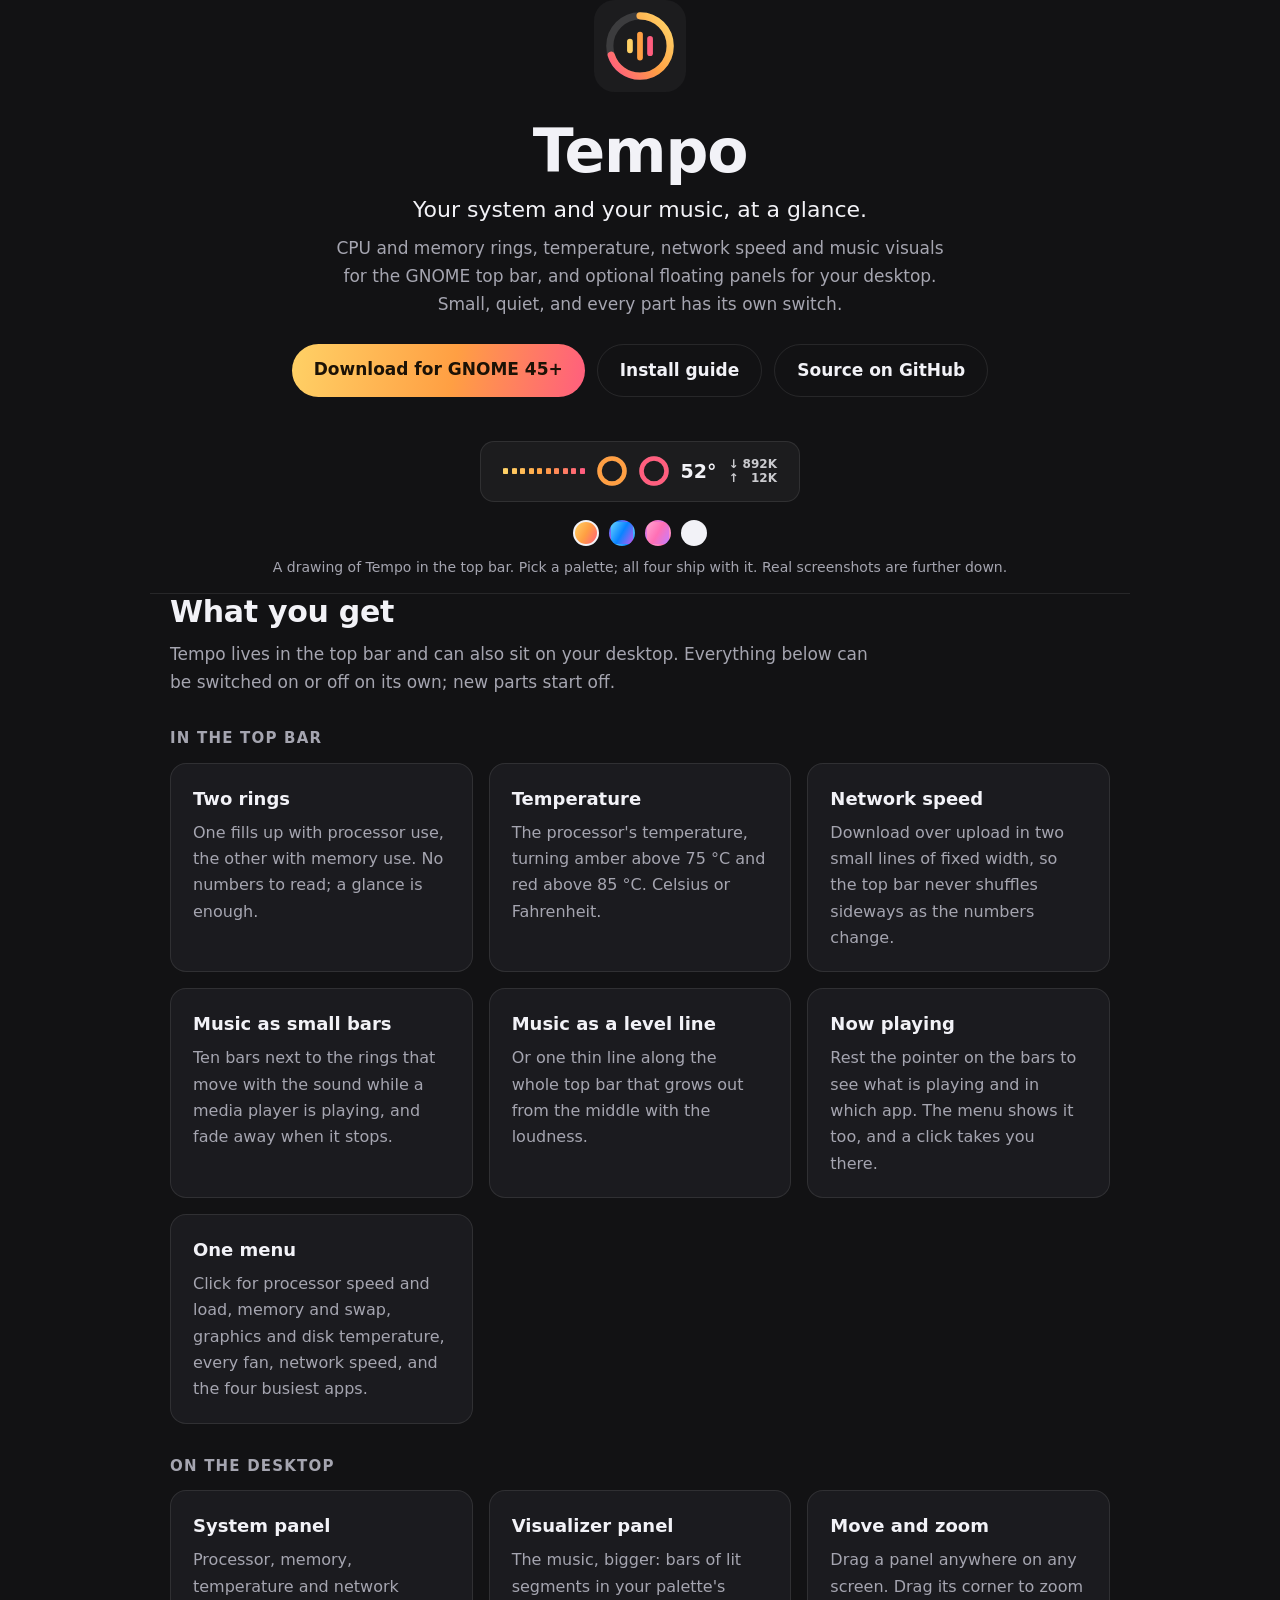
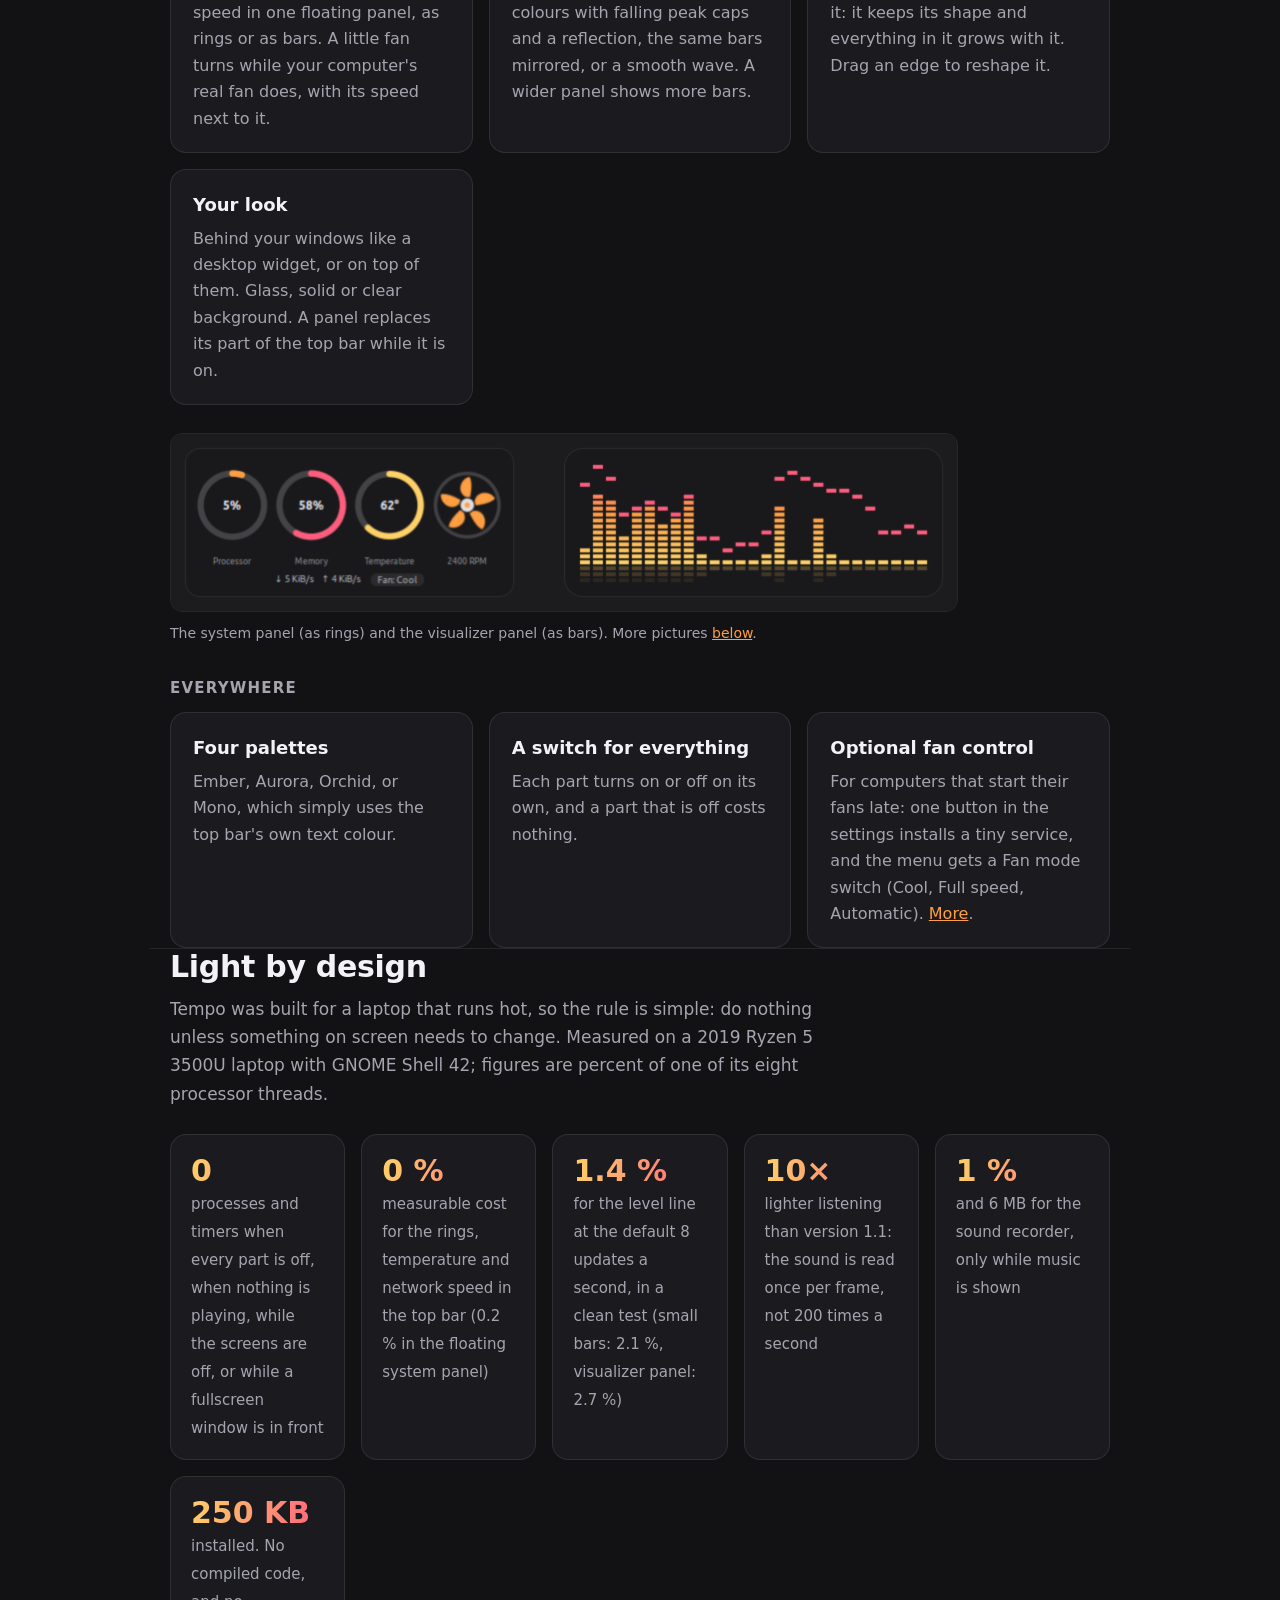
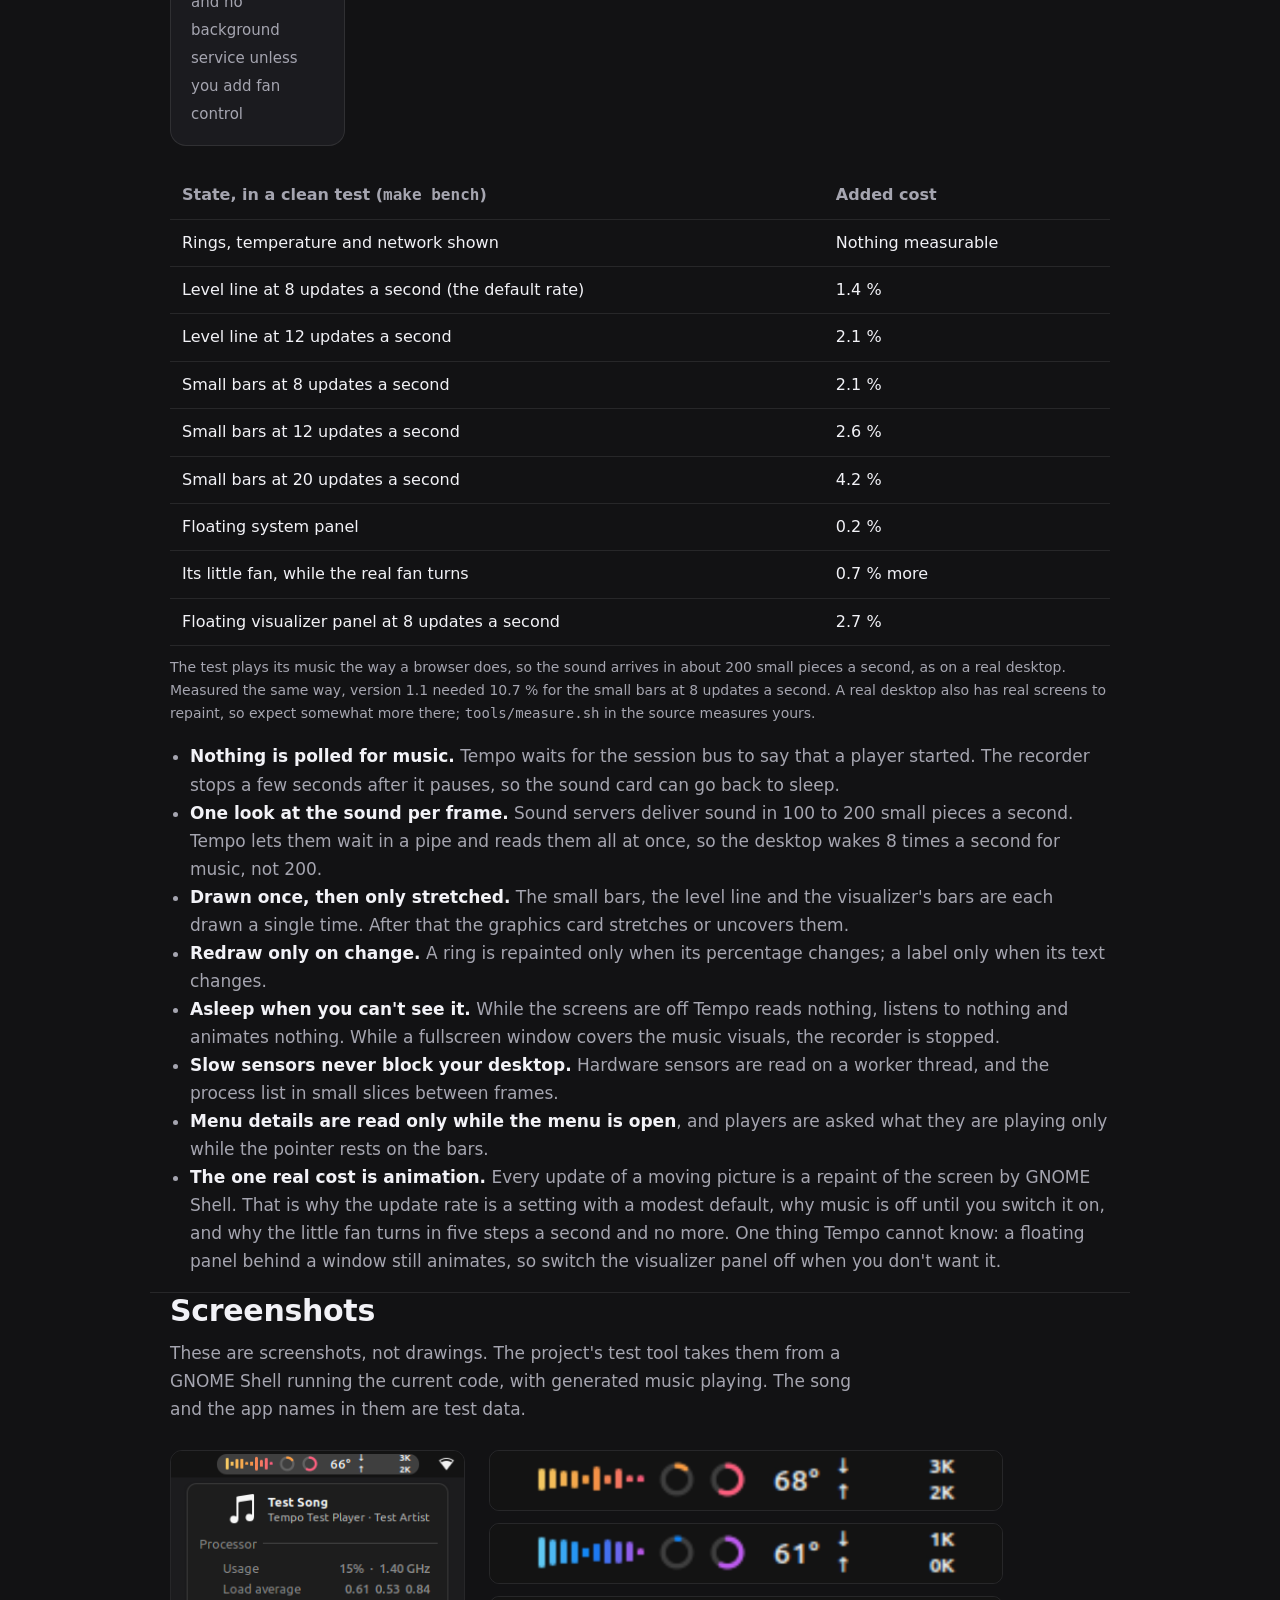
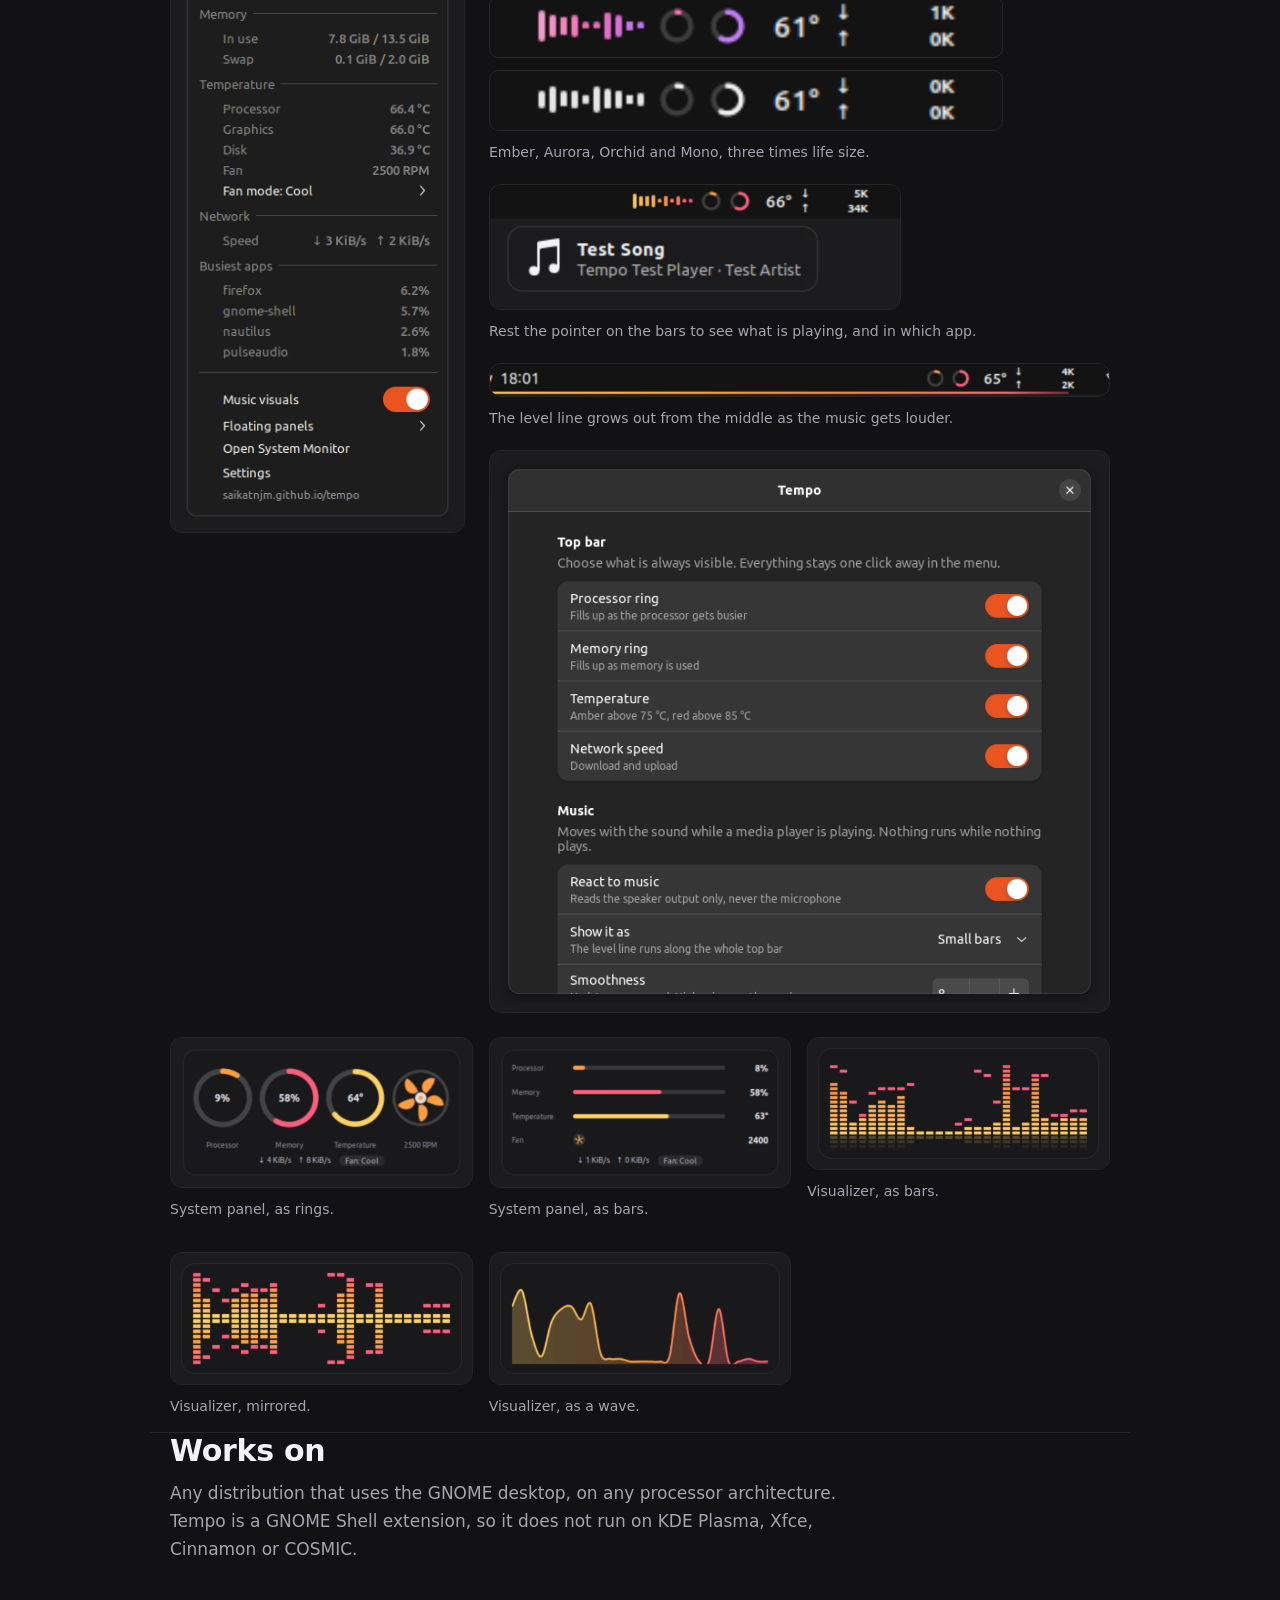
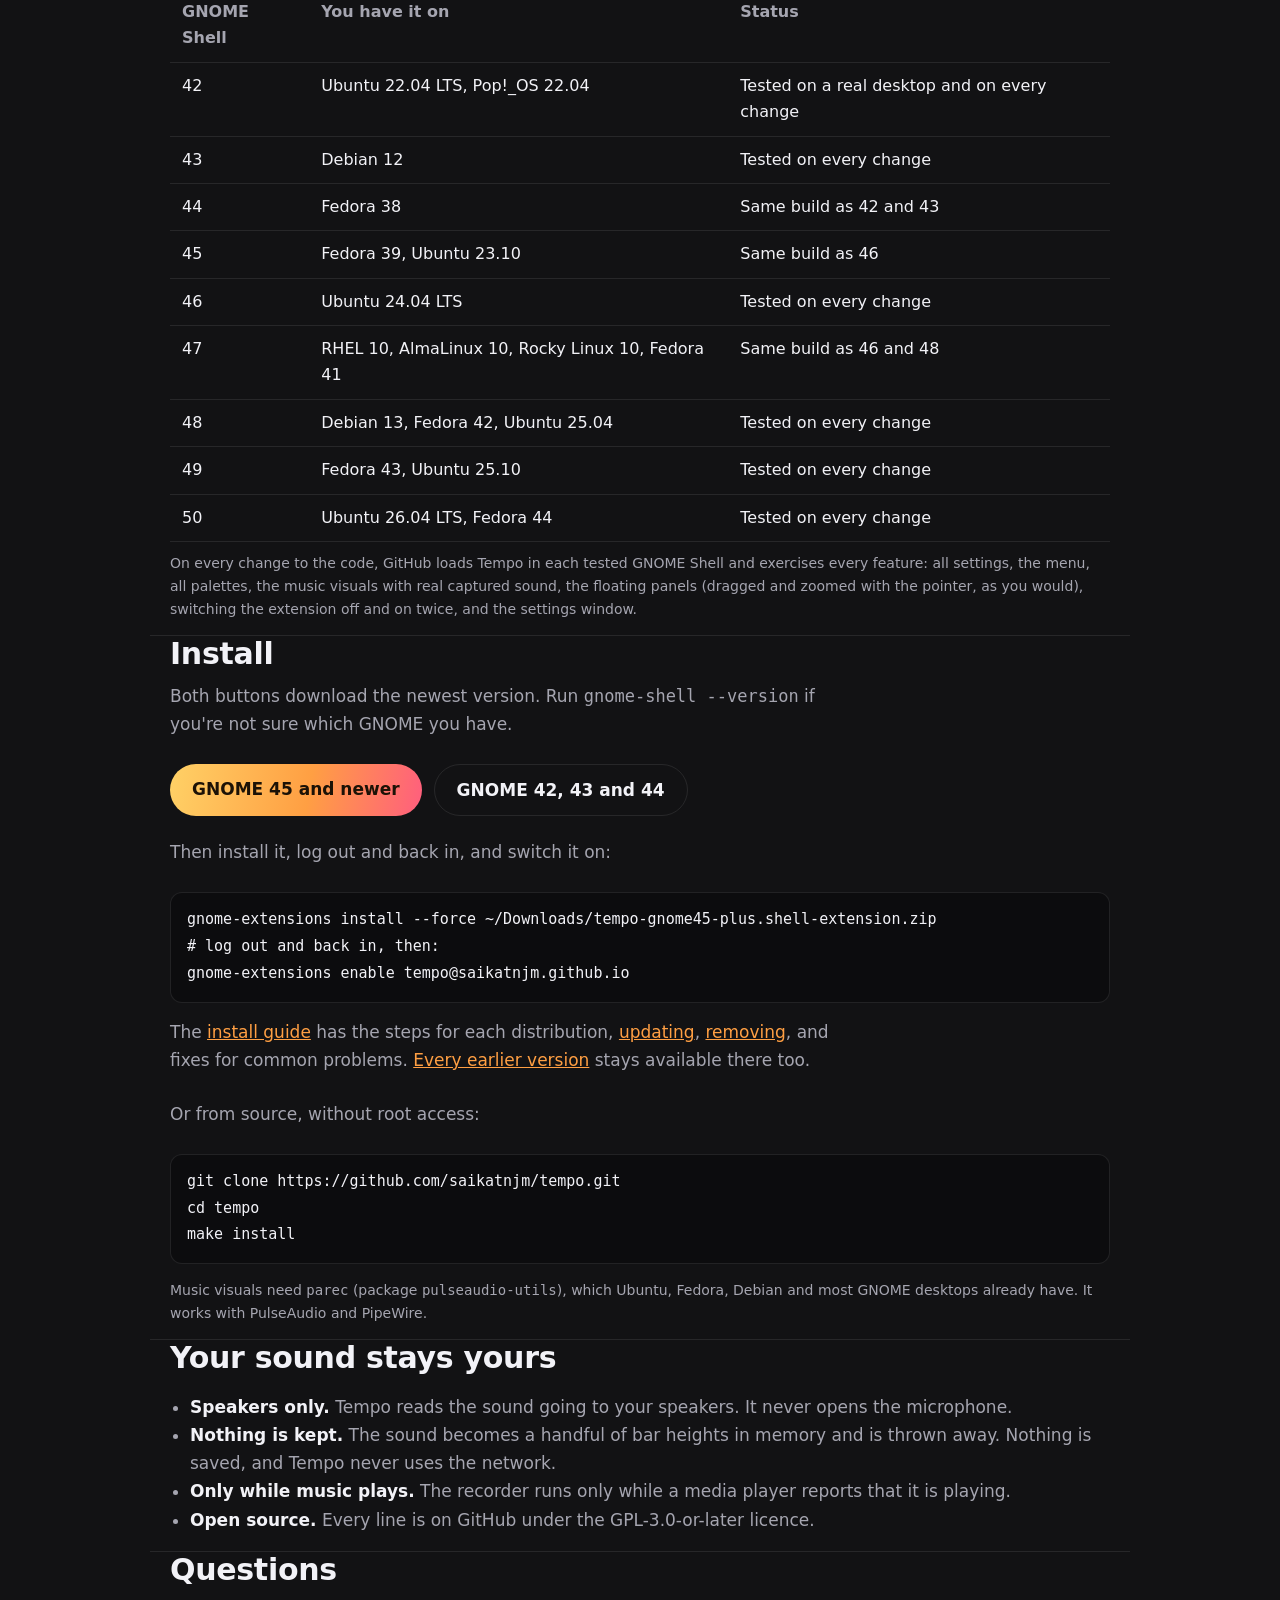
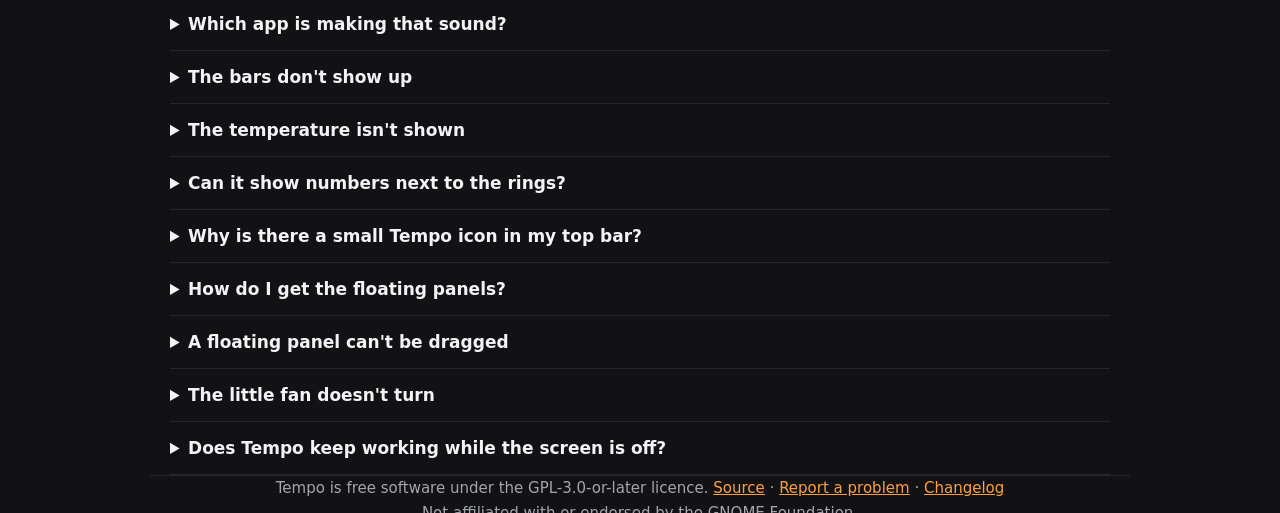
==== commit 8c5b5084: "Tempo 1.2.0: floating panels, fan control, ten times lighter listening Added - Floating panels (off " ====
--- a/docs/index.html
+++ b/docs/index.html
@@ -3,8 +3,8 @@
 <head>
 <meta charset="utf-8">
 <meta name="viewport" content="width=device-width, initial-scale=1">
-<title>Tempo: system rings and music bars for the GNOME top bar</title>
-<meta name="description" content="Tempo puts CPU and memory rings, temperature, network speed and music bars in the GNOME top bar. Small, quiet, and every part has its own switch.">
+<title>Tempo: system rings, music visuals and desktop panels for GNOME</title>
+<meta name="description" content="Tempo puts CPU and memory rings, temperature, network speed and music visuals in the GNOME top bar, with optional floating panels for the desktop. Small, quiet, and every part has its own switch.">
 <meta property="og:title" content="Tempo">
 <meta property="og:description" content="Your system and your music, at a glance. A tiny GNOME Shell extension.">
 <meta property="og:image" content="https://saikatnjm.github.io/tempo/assets/logo-512.png">
@@ -66,6 +66,11 @@
 .grid { display: grid; grid-template-columns: repeat(auto-fit, minmax(260px, 1fr)); gap: 16px; }
 .card { background: var(--surface); border: 1px solid var(--line); border-radius: 16px; padding: 20px 22px; }
 .card p { margin: 0; color: var(--muted); font-size: 16px; }
+h3.group { font-size: 15px; text-transform: uppercase; letter-spacing: .08em; color: var(--muted); margin: 30px 0 12px; }
+figure.wide { margin: 28px 0 0; }
+figure.wide img, .shots3 img { border-radius: 12px; border: 1px solid var(--line); display: block; }
+.shots3 { display: grid; grid-template-columns: repeat(auto-fit, minmax(240px, 1fr)); gap: 16px; margin-top: 24px; }
+.shots3 figure { margin: 0; }
 .metrics { display: grid; grid-template-columns: repeat(auto-fit, minmax(170px, 1fr)); gap: 16px; margin: 0 0 26px; }
 .metric { background: var(--surface); border: 1px solid var(--line); border-radius: 16px; padding: 18px 20px; }
 .metric b { display: block; font-size: 30px; line-height: 1.2;
@@ -98,7 +103,7 @@
   <img class="logo" src="assets/logo.svg" alt="Tempo logo" width="92" height="92">
   <h1>Tempo</h1>
   <p class="tagline">Your system and your music, at a glance.</p>
-  <p class="sub">CPU and memory rings, temperature, network speed and music bars for the GNOME top bar. Small, quiet, and every part has its own switch.</p>
+  <p class="sub">CPU and memory rings, temperature, network speed and music visuals for the GNOME top bar, and optional floating panels for your desktop. Small, quiet, and every part has its own switch.</p>
   <div class="buttons">
     <a class="button primary" href="https://github.com/saikatnjm/tempo/releases/latest/download/tempo-gnome45-plus.shell-extension.zip">Download for GNOME 45+</a>
     <a class="button" href="install.html">Install guide</a>
@@ -121,17 +126,31 @@
 <main>
 <section class="wrap" id="features">
   <h2>What you get</h2>
-  <p class="lead">A calm top bar that still tells you what your computer is doing.</p>
+  <p class="lead">Tempo lives in the top bar and can also sit on your desktop. Everything below can be switched on or off on its own; new parts start off.</p>
+  <h3 class="group">In the top bar</h3>
   <div class="grid">
     <div class="card"><h3>Two rings</h3><p>One fills up with processor use, the other with memory use. No numbers to read; a glance is enough.</p></div>
     <div class="card"><h3>Temperature</h3><p>The processor's temperature, turning amber above 75 °C and red above 85 °C. Celsius or Fahrenheit.</p></div>
-    <div class="card"><h3>Music visuals</h3><p>Ten small bars that move with the sound while a media player is playing, and fade away when it stops.</p></div>
+    <div class="card"><h3>Network speed</h3><p>Download over upload in two small lines of fixed width, so the top bar never shuffles sideways as the numbers change.</p></div>
+    <div class="card"><h3>Music as small bars</h3><p>Ten bars next to the rings that move with the sound while a media player is playing, and fade away when it stops.</p></div>
+    <div class="card"><h3>Music as a level line</h3><p>Or one thin line along the whole top bar that grows out from the middle with the loudness.</p></div>
     <div class="card"><h3>Now playing</h3><p>Rest the pointer on the bars to see what is playing and in which app. The menu shows it too, and a click takes you there.</p></div>
-    <div class="card"><h3>Level line</h3><p>Or show the music as one thin line along the whole top bar that grows out from the middle with the loudness.</p></div>
-    <div class="card"><h3>Network speed</h3><p>Download over upload in two small lines of fixed width, so the top bar never shuffles sideways as the numbers change.</p></div>
-    <div class="card"><h3>One menu</h3><p>Click for processor speed and load, memory and swap, graphics, disk and fan readings, and the four busiest apps.</p></div>
+    <div class="card"><h3>One menu</h3><p>Click for processor speed and load, memory and swap, graphics and disk temperature, every fan, network speed, and the four busiest apps.</p></div>
+  </div>
+  <h3 class="group">On the desktop</h3>
+  <div class="grid">
+    <div class="card"><h3>System panel</h3><p>Processor, memory, temperature and network speed in one floating panel, as rings or as bars. A little fan turns while your computer's real fan does, with its speed next to it.</p></div>
+    <div class="card"><h3>Visualizer panel</h3><p>The music, bigger: bars of lit segments in your palette's colours with falling peak caps and a reflection, the same bars mirrored, or a smooth wave. A wider panel shows more bars.</p></div>
+    <div class="card"><h3>Move and zoom</h3><p>Drag a panel anywhere on any screen. Drag its corner to zoom it: it keeps its shape and everything in it grows with it. Drag an edge to reshape it.</p></div>
+    <div class="card"><h3>Your look</h3><p>Behind your windows like a desktop widget, or on top of them. Glass, solid or clear background. A panel replaces its part of the top bar while it is on.</p></div>
+  </div>
+  <figure class="wide"><img src="assets/float-both.png" width="788" alt="The system panel with rings and a fan, and the visualizer panel with segmented bars, on the desktop" loading="lazy"></figure>
+  <p class="caption">The system panel (as rings) and the visualizer panel (as bars). More pictures <a href="#screenshots">below</a>.</p>
+  <h3 class="group">Everywhere</h3>
+  <div class="grid">
     <div class="card"><h3>Four palettes</h3><p>Ember, Aurora, Orchid, or Mono, which simply uses the top bar's own text colour.</p></div>
-    <div class="card"><h3>A switch for everything</h3><p>Each part turns on or off on its own, and a part that is off costs nothing. New parts start off.</p></div>
+    <div class="card"><h3>A switch for everything</h3><p>Each part turns on or off on its own, and a part that is off costs nothing.</p></div>
+    <div class="card"><h3>Optional fan control</h3><p>For computers that start their fans late: one button in the settings installs a tiny service, and the menu gets a Fan mode switch (Cool, Full speed, Automatic). <a href="install.html#fan">More</a>.</p></div>
   </div>
 </section>
 
@@ -139,11 +158,12 @@
   <h2>Light by design</h2>
   <p class="lead">Tempo was built for a laptop that runs hot, so the rule is simple: do nothing unless something on screen needs to change. Measured on a 2019 Ryzen 5 3500U laptop with GNOME Shell 42; figures are percent of one of its eight processor threads.</p>
   <div class="metrics" id="metrics">
-    <div class="metric"><b>0</b><span>processes and timers when every part is off, when nothing is playing, or while a fullscreen window hides the top bar</span></div>
-    <div class="metric"><b>0 %</b><span>measurable cost for the rings, temperature and network speed</span></div>
-    <div class="metric"><b>1.4 %</b><span>for the level line at the default 8 updates a second, in a clean test (small bars: 2.0 %)</span></div>
+    <div class="metric"><b>0</b><span>processes and timers when every part is off, when nothing is playing, while the screens are off, or while a fullscreen window is in front</span></div>
+    <div class="metric"><b>0 %</b><span>measurable cost for the rings, temperature and network speed in the top bar (0.2 % in the floating system panel)</span></div>
+    <div class="metric"><b>1.4 %</b><span>for the level line at the default 8 updates a second, in a clean test (small bars: 2.1 %, visualizer panel: 2.7 %)</span></div>
+    <div class="metric"><b>10×</b><span>lighter listening than version 1.1: the sound is read once per frame, not 200 times a second</span></div>
     <div class="metric"><b>1 %</b><span>and 6 MB for the sound recorder, only while music is shown</span></div>
-    <div class="metric"><b>115 KB</b><span>installed. No compiled code, no background service</span></div>
+    <div class="metric"><b>250 KB</b><span>installed. No compiled code, and no background service unless you add fan control</span></div>
   </div>
   <div class="scroll">
   <table>
@@ -151,21 +171,26 @@
     <tbody>
       <tr><td>Rings, temperature and network shown</td><td>Nothing measurable</td></tr>
       <tr><td>Level line at 8 updates a second (the default rate)</td><td>1.4 %</td></tr>
-      <tr><td>Level line at 12 updates a second</td><td>2.0 %</td></tr>
-      <tr><td>Small bars at 8 updates a second</td><td>2.0 %</td></tr>
-      <tr><td>Small bars at 12 updates a second</td><td>2.8 %</td></tr>
-      <tr><td>Small bars at 20 updates a second</td><td>4.9 %</td></tr>
+      <tr><td>Level line at 12 updates a second</td><td>2.1 %</td></tr>
+      <tr><td>Small bars at 8 updates a second</td><td>2.1 %</td></tr>
+      <tr><td>Small bars at 12 updates a second</td><td>2.6 %</td></tr>
+      <tr><td>Small bars at 20 updates a second</td><td>4.2 %</td></tr>
+      <tr><td>Floating system panel</td><td>0.2 %</td></tr>
+      <tr><td>Its little fan, while the real fan turns</td><td>0.7 % more</td></tr>
+      <tr><td>Floating visualizer panel at 8 updates a second</td><td>2.7 %</td></tr>
     </tbody>
   </table>
   </div>
-  <p class="caption">On a busy real desktop expect about three times these figures: the same laptop in daily use, with two screens and a video playing, measured about 9 % for the small bars at 12 updates a second.</p>
+  <p class="caption">The test plays its music the way a browser does, so the sound arrives in about 200 small pieces a second, as on a real desktop. Measured the same way, version 1.1 needed 10.7 % for the small bars at 8 updates a second. A real desktop also has real screens to repaint, so expect somewhat more there; <code>tools/measure.sh</code> in the source measures yours.</p>
   <ul class="plain">
     <li><b>Nothing is polled for music.</b> Tempo waits for the session bus to say that a player started. The recorder stops a few seconds after it pauses, so the sound card can go back to sleep.</li>
+    <li><b>One look at the sound per frame.</b> Sound servers deliver sound in 100 to 200 small pieces a second. Tempo lets them wait in a pipe and reads them all at once, so the desktop wakes 8 times a second for music, not 200.</li>
+    <li><b>Drawn once, then only stretched.</b> The small bars, the level line and the visualizer's bars are each drawn a single time. After that the graphics card stretches or uncovers them.</li>
     <li><b>Redraw only on change.</b> A ring is repainted only when its percentage changes; a label only when its text changes.</li>
+    <li><b>Asleep when you can't see it.</b> While the screens are off Tempo reads nothing, listens to nothing and animates nothing. While a fullscreen window covers the music visuals, the recorder is stopped.</li>
     <li><b>Slow sensors never block your desktop.</b> Hardware sensors are read on a worker thread, and the process list in small slices between frames.</li>
     <li><b>Menu details are read only while the menu is open</b>, and players are asked what they are playing only while the pointer rests on the bars.</li>
-    <li><b>Nothing is listened to that you can't see.</b> While a fullscreen window hides the top bar, the recorder is stopped.</li>
-    <li><b>The one real cost is animation.</b> Moving with music means GNOME Shell repaints a piece of the top bar for every update. That is why the update rate is a setting with a modest default, and why music is off until you switch it on. The level line is the lightest choice: it is drawn once and afterwards only stretched by the graphics card.</li>
+    <li><b>The one real cost is animation.</b> Every update of a moving picture is a repaint of the screen by GNOME Shell. That is why the update rate is a setting with a modest default, why music is off until you switch it on, and why the little fan turns in five steps a second and no more. One thing Tempo cannot know: a floating panel behind a window still animates, so switch the visualizer panel off when you don't want it.</li>
   </ul>
 </section>
 
@@ -189,6 +214,13 @@
       <figure style="margin-top: 20px"><img src="assets/settings.png" alt="Tempo's settings window" loading="lazy"></figure>
     </div>
   </div>
+  <div class="shots3">
+    <figure><img src="assets/float-system-rings.png" alt="The system panel as rings: processor, memory, temperature and the fan" loading="lazy"><p class="caption">System panel, as rings.</p></figure>
+    <figure><img src="assets/float-system-bars.png" alt="The system panel as bars" loading="lazy"><p class="caption">System panel, as bars.</p></figure>
+    <figure><img src="assets/float-viz-bars.png" alt="The visualizer panel as bars of lit segments with peak caps" loading="lazy"><p class="caption">Visualizer, as bars.</p></figure>
+    <figure><img src="assets/float-viz-mirror.png" alt="The visualizer panel, mirrored around its middle" loading="lazy"><p class="caption">Visualizer, mirrored.</p></figure>
+    <figure><img src="assets/float-viz-wave.png" alt="The visualizer panel as a smooth wave" loading="lazy"><p class="caption">Visualizer, as a wave.</p></figure>
+  </div>
 </section>
 
 <section class="wrap" id="works-on">
@@ -210,7 +242,7 @@
     </tbody>
   </table>
   </div>
-  <p class="caption">On every change to the code, GitHub loads Tempo in each tested GNOME Shell and exercises every feature: all settings, the menu, all palettes, music bars with real captured sound, switching the extension off and on twice, and the settings window.</p>
+  <p class="caption">On every change to the code, GitHub loads Tempo in each tested GNOME Shell and exercises every feature: all settings, the menu, all palettes, the music visuals with real captured sound, the floating panels (dragged and zoomed with the pointer, as you would), switching the extension off and on twice, and the settings window.</p>
 </section>
 
 <section class="wrap" id="install">
@@ -224,7 +256,7 @@
 <pre><code>gnome-extensions install --force ~/Downloads/tempo-gnome45-plus.shell-extension.zip
 # log out and back in, then:
 gnome-extensions enable tempo@saikatnjm.github.io</code></pre>
-  <p class="lead">The <a href="install.html">install guide</a> has the steps for each distribution, updating, removing, and fixes for common problems. Earlier versions are on the <a href="https://github.com/saikatnjm/tempo/releases">releases page</a>.</p>
+  <p class="lead">The <a href="install.html">install guide</a> has the steps for each distribution, <a href="install.html#update">updating</a>, <a href="install.html#remove">removing</a>, and fixes for common problems. <a href="install.html#versions">Every earlier version</a> stays available there too.</p>
   <p class="lead">Or from source, without root access:</p>
 <pre><code>git clone https://github.com/saikatnjm/tempo.git
 cd tempo
@@ -236,7 +268,7 @@
   <h2>Your sound stays yours</h2>
   <ul class="plain">
     <li><b>Speakers only.</b> Tempo reads the sound going to your speakers. It never opens the microphone.</li>
-    <li><b>Nothing is kept.</b> The sound becomes ten bar heights in memory and is thrown away. Nothing is saved, and Tempo never uses the network.</li>
+    <li><b>Nothing is kept.</b> The sound becomes a handful of bar heights in memory and is thrown away. Nothing is saved, and Tempo never uses the network.</li>
     <li><b>Only while music plays.</b> The recorder runs only while a media player reports that it is playing.</li>
     <li><b>Open source.</b> Every line is on GitHub under the GPL-3.0-or-later licence.</li>
   </ul>
@@ -248,7 +280,11 @@
   <details><summary>The bars don't show up</summary><p>Check that "React to music" is on, that something is playing sound, and that the player supports the standard media controls. If it appears in GNOME's media controls in the notification list, it does.</p></details>
   <details><summary>The temperature isn't shown</summary><p>Your machine has no sensor Tempo recognises yet. AMD, Intel and most ARM boards work; please open an issue for anything else.</p></details>
   <details><summary>Can it show numbers next to the rings?</summary><p>The numbers are one click away in the menu. Keeping the top bar calm is the point.</p></details>
-  <details><summary>Why is there a small Tempo icon in my top bar?</summary><p>Every part is switched off. The icon keeps the menu reachable so you can switch things back on.</p></details>
+  <details><summary>Why is there a small Tempo icon in my top bar?</summary><p>Every part is switched off, or the floating panels have taken their place. The icon keeps the menu reachable.</p></details>
+  <details><summary>How do I get the floating panels?</summary><p>Click Tempo, open <b>Floating panels</b> and switch on the system panel, the visualizer panel, or both. Their designs, background and placement are in the settings.</p></details>
+  <details><summary>A floating panel can't be dragged</summary><p>A panel on the desktop sits behind everything else, so a click only reaches it where nothing is in front. If your desktop shows icons, or you use the older X11 session, the click never arrives: set <b>Place them</b> to <b>On top of windows</b> in the settings, move and size the panel, then switch back.</p></details>
+  <details><summary>The little fan doesn't turn</summary><p>It turns only while the real fan does; many laptops keep the fan off until they are warm. If the panel shows no fan at all, your computer doesn't report a fan speed to Linux.</p></details>
+  <details><summary>Does Tempo keep working while the screen is off?</summary><p>No, on purpose. While the screens are off it reads nothing, listens to nothing and animates nothing. On the lock screen GNOME switches extensions off altogether.</p></details>
 </section>
 </main>
 
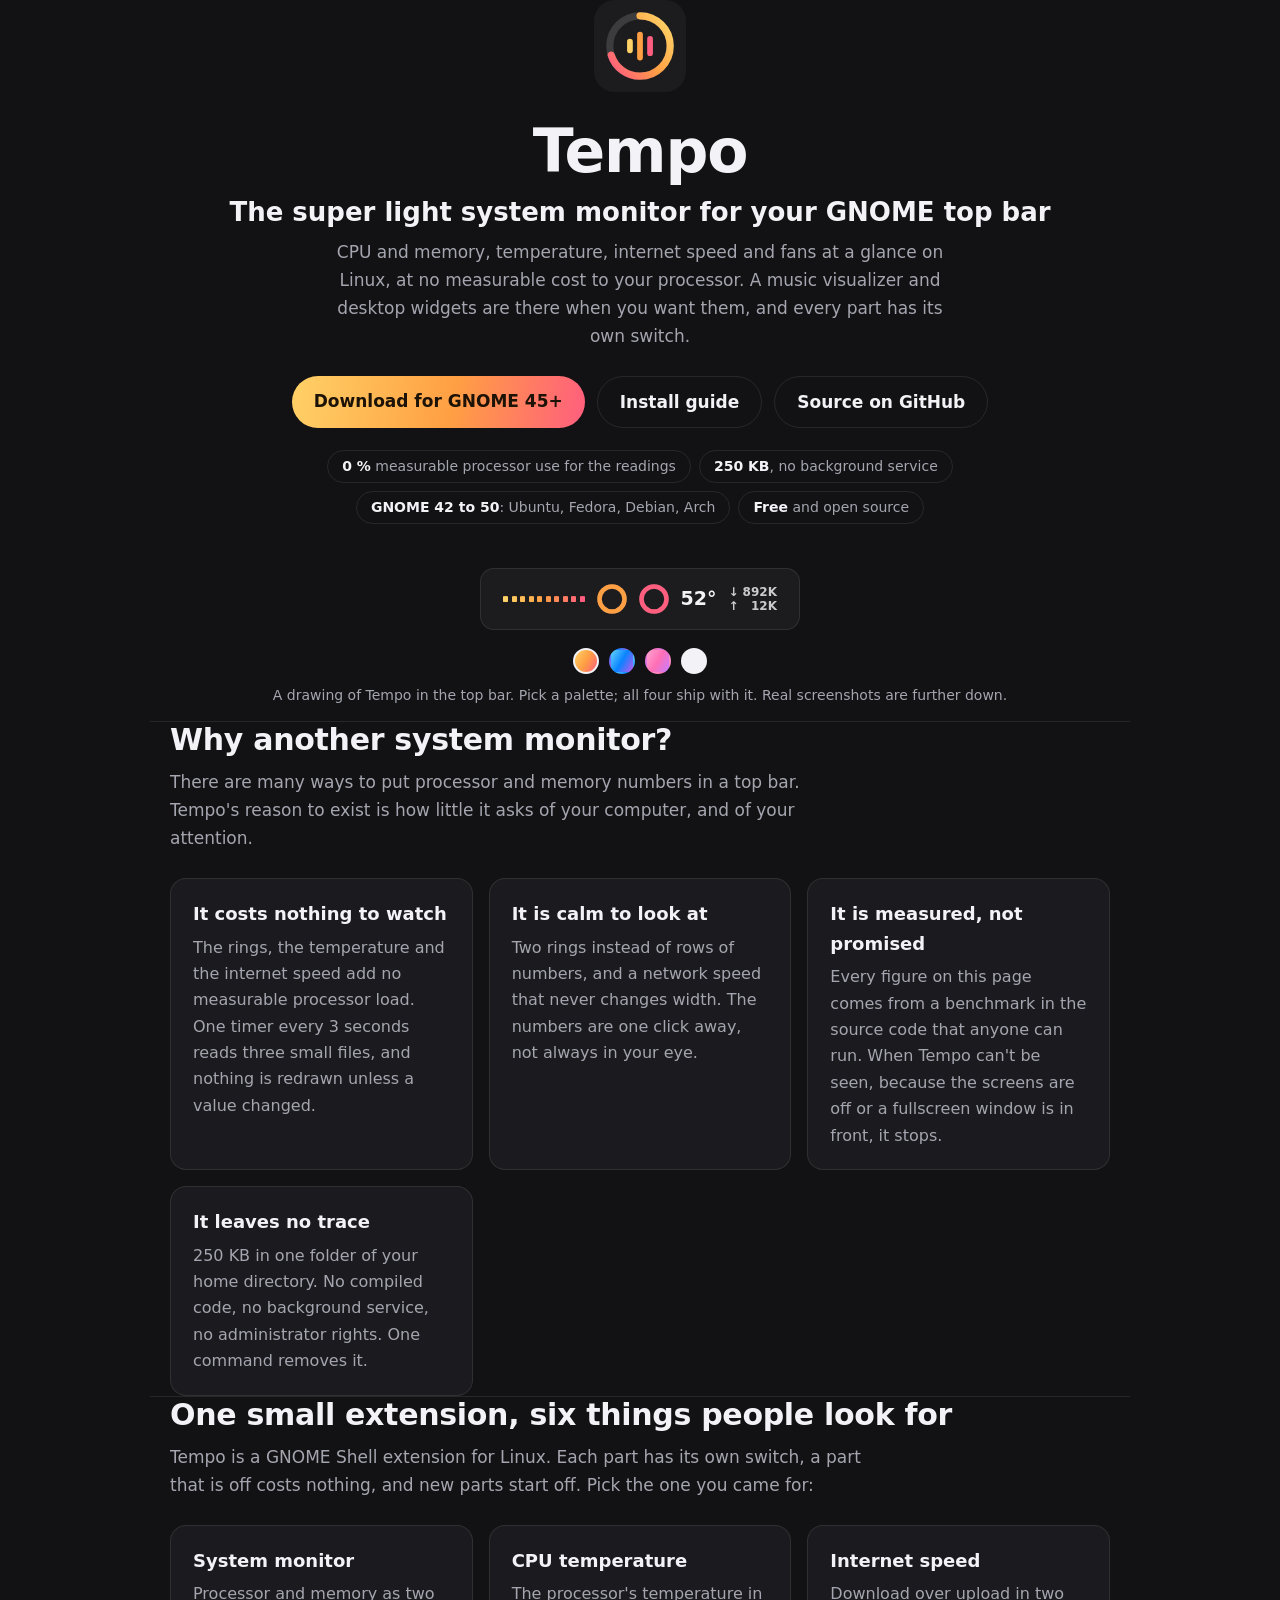
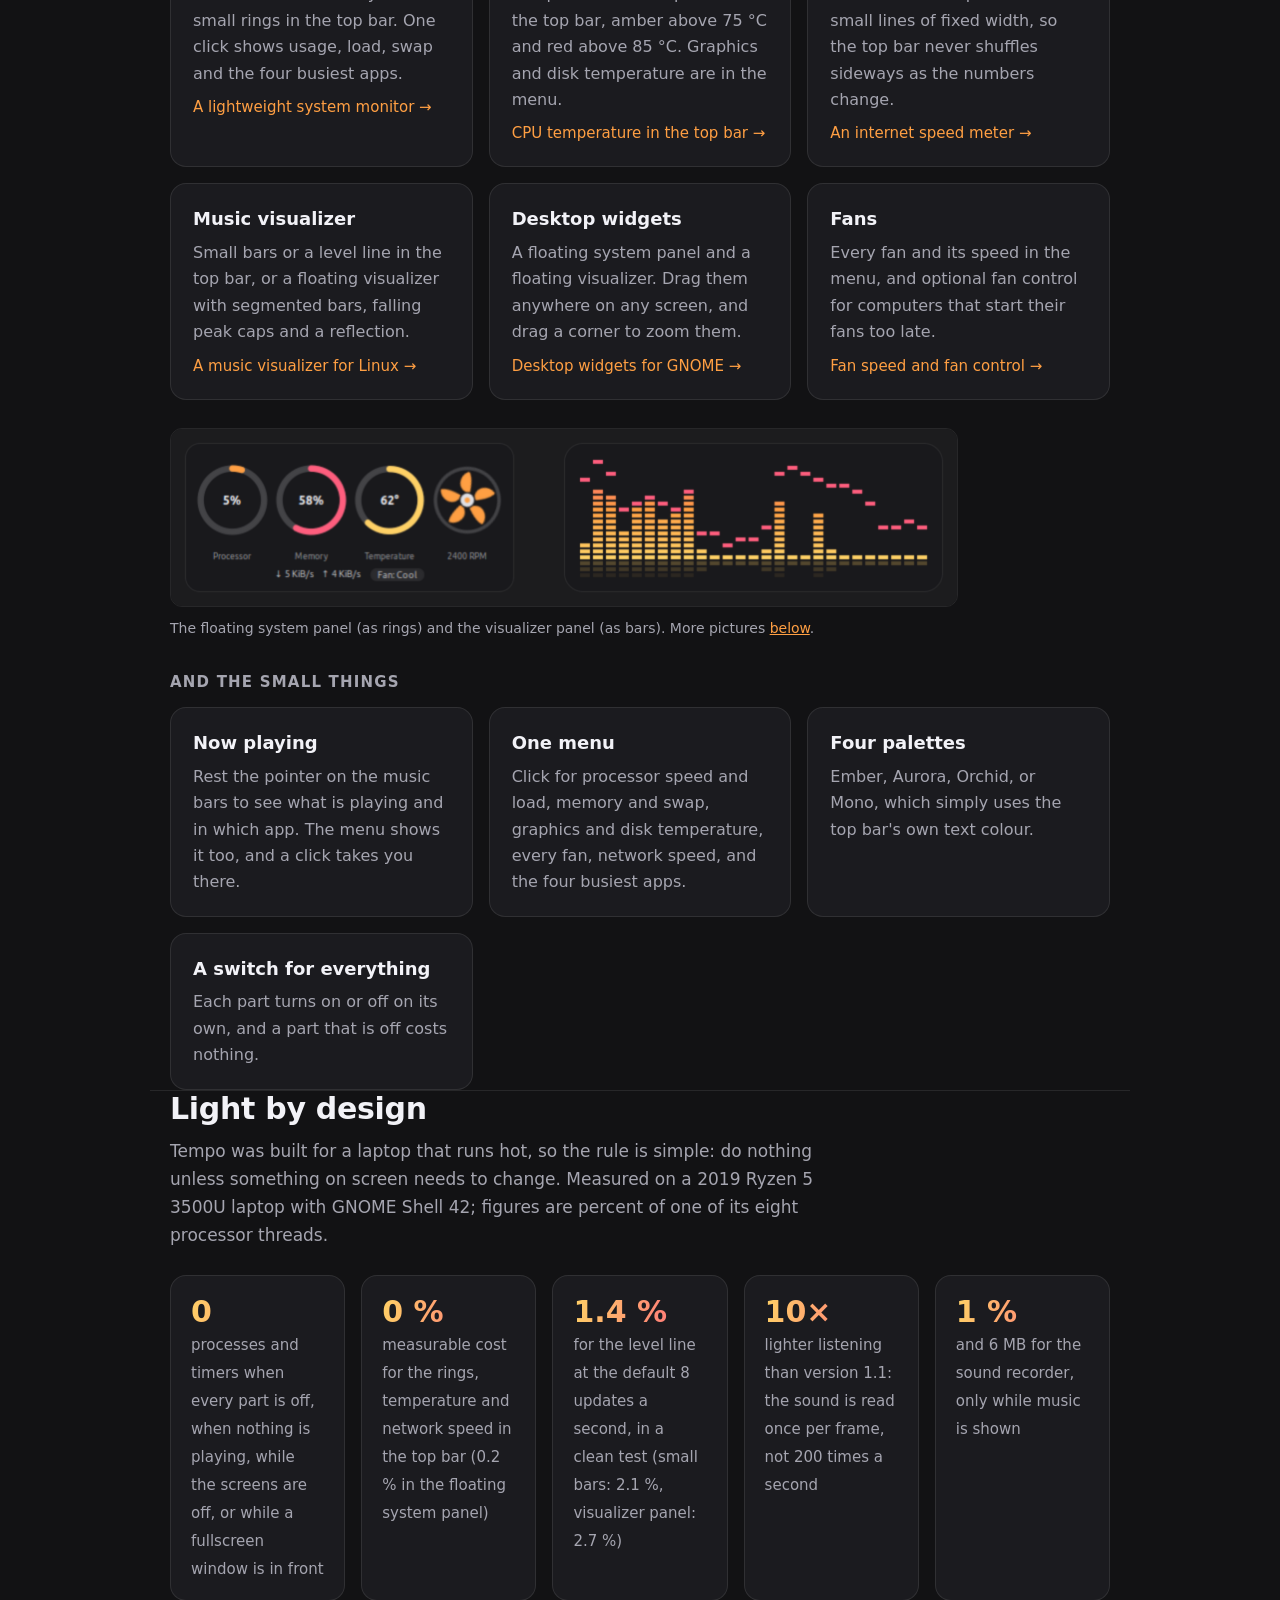
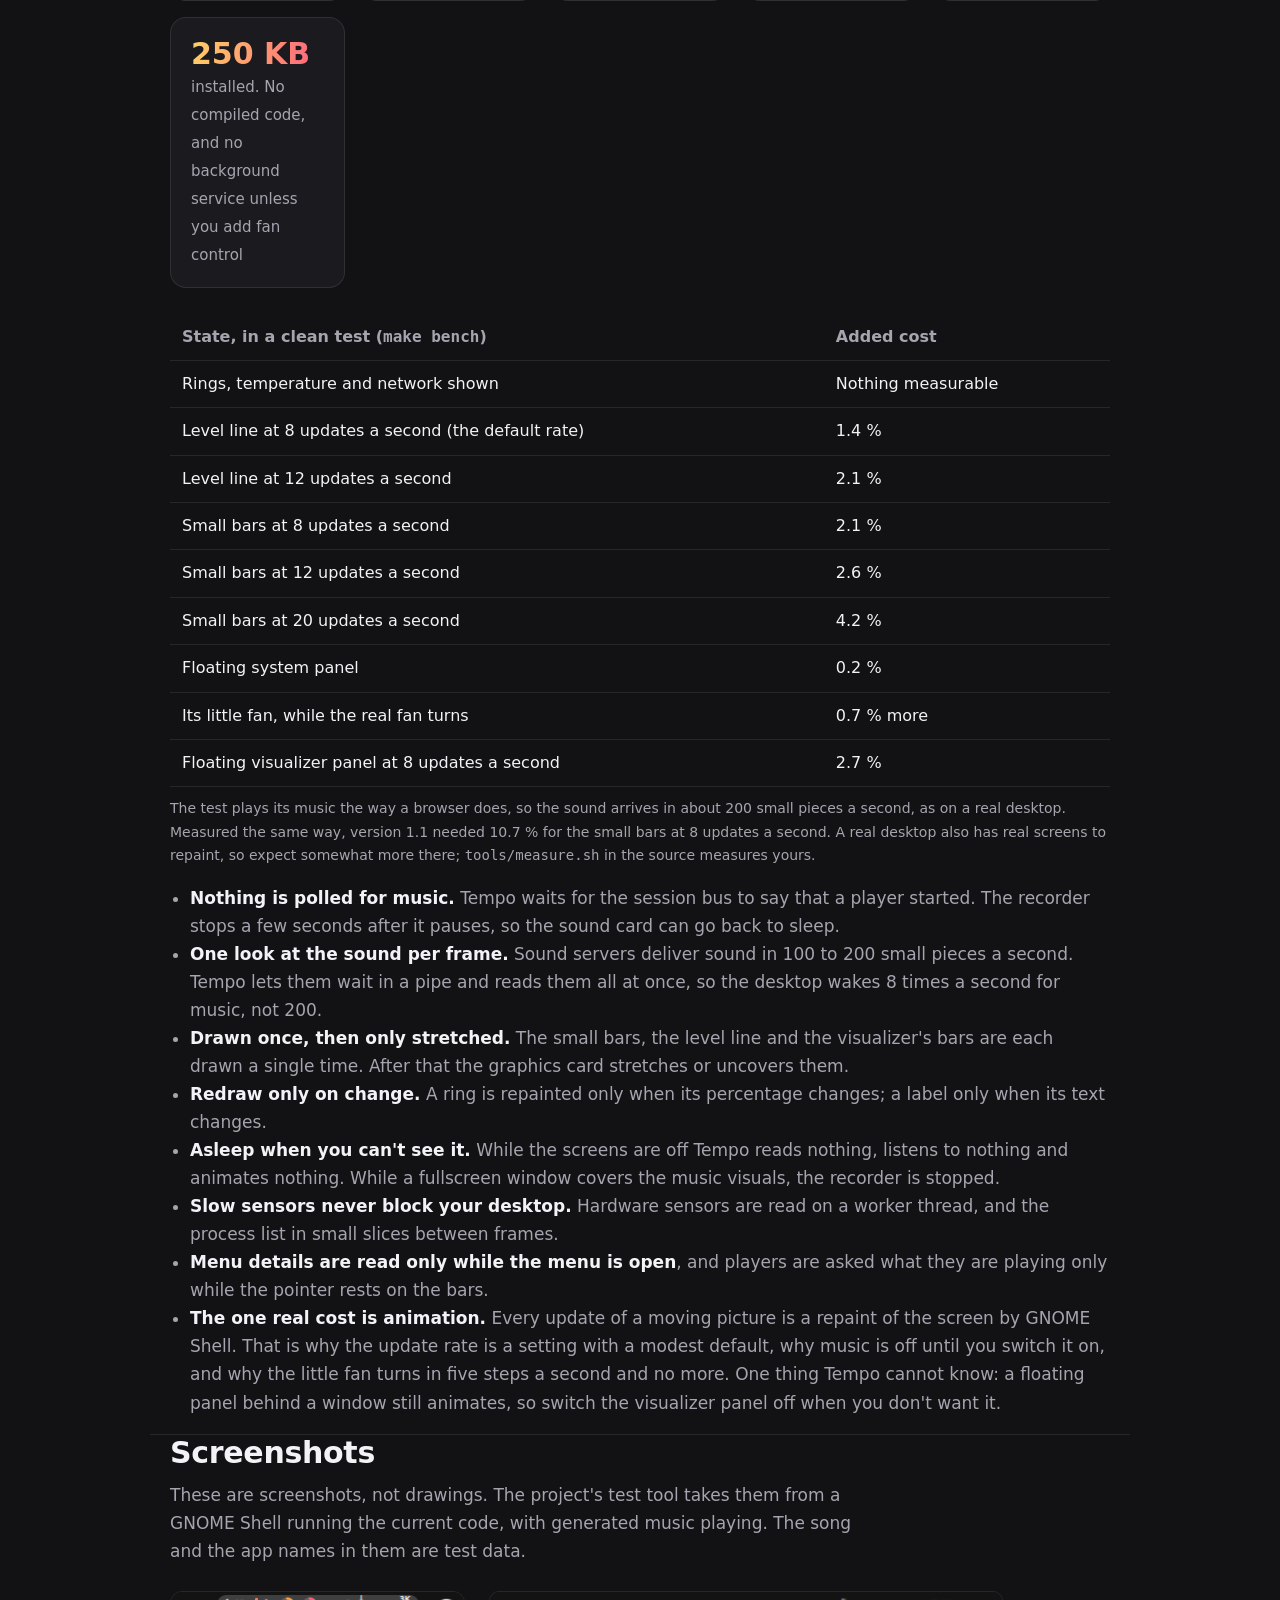
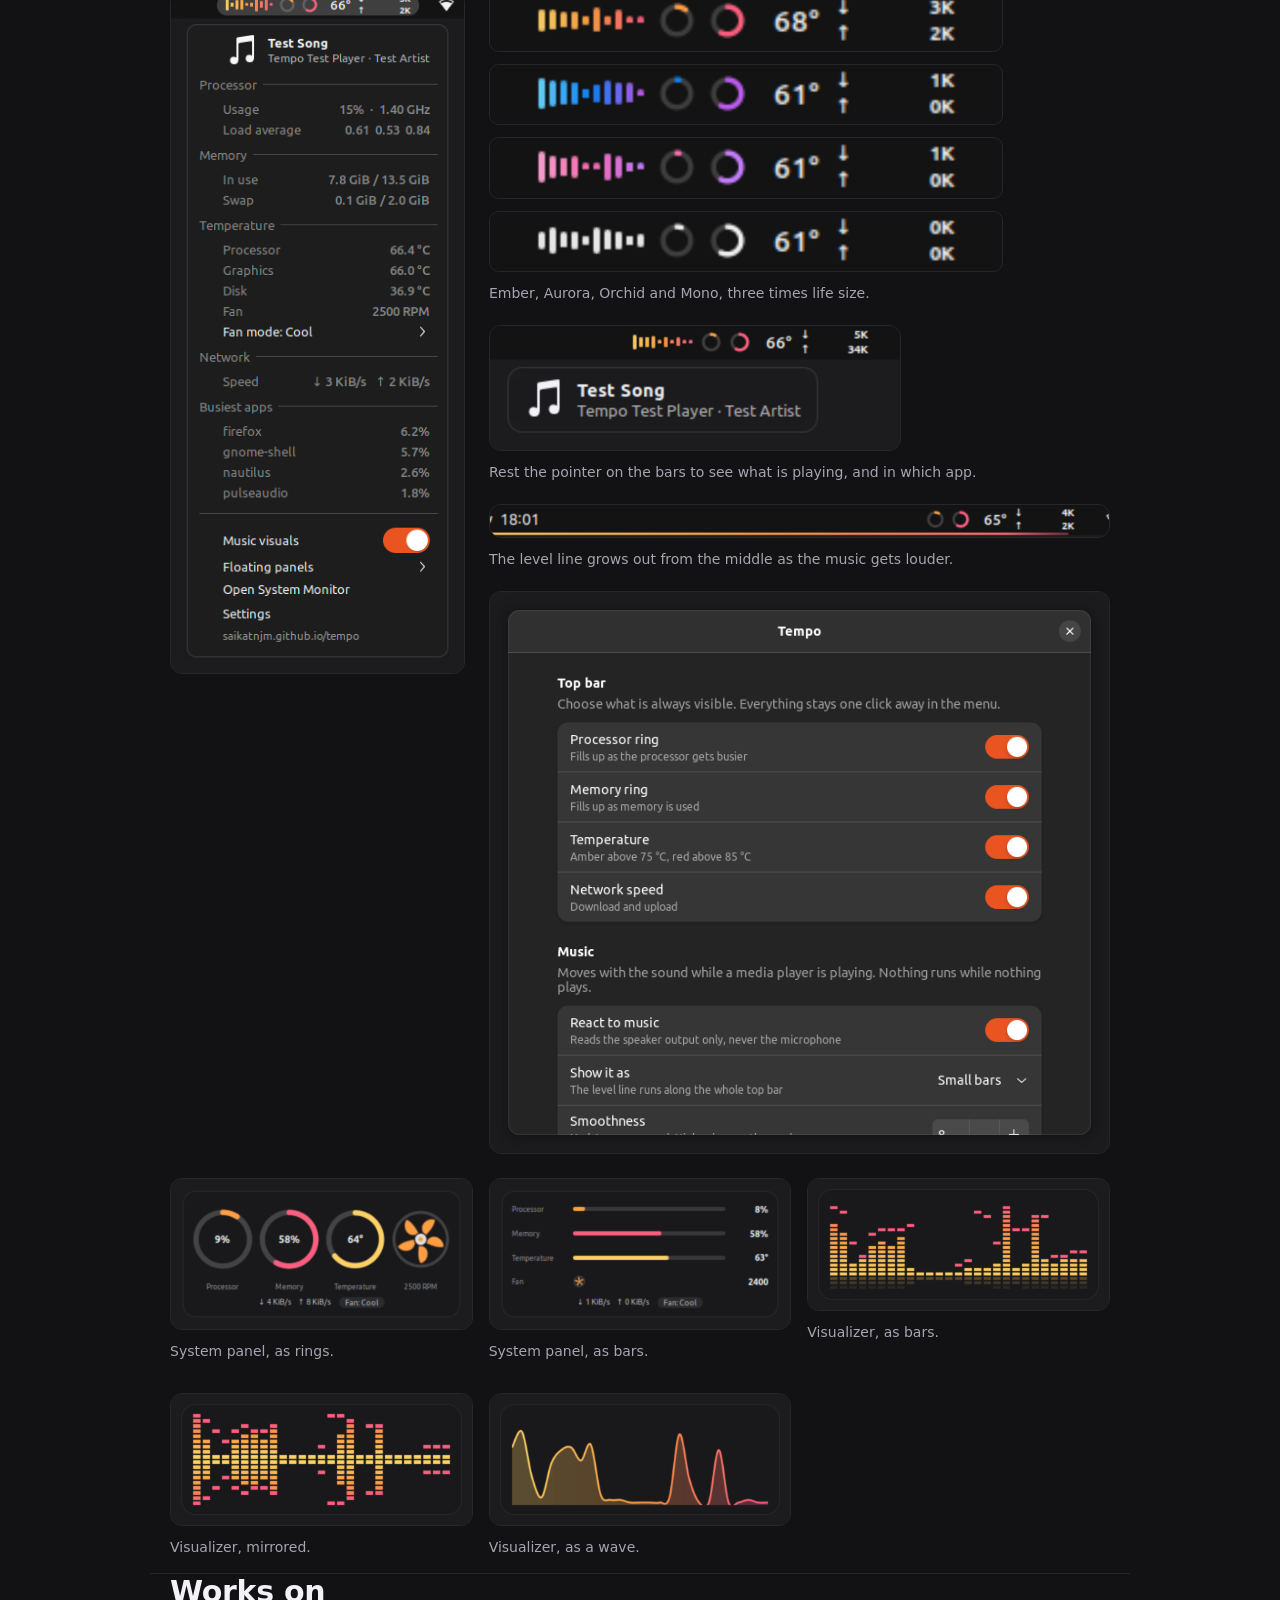
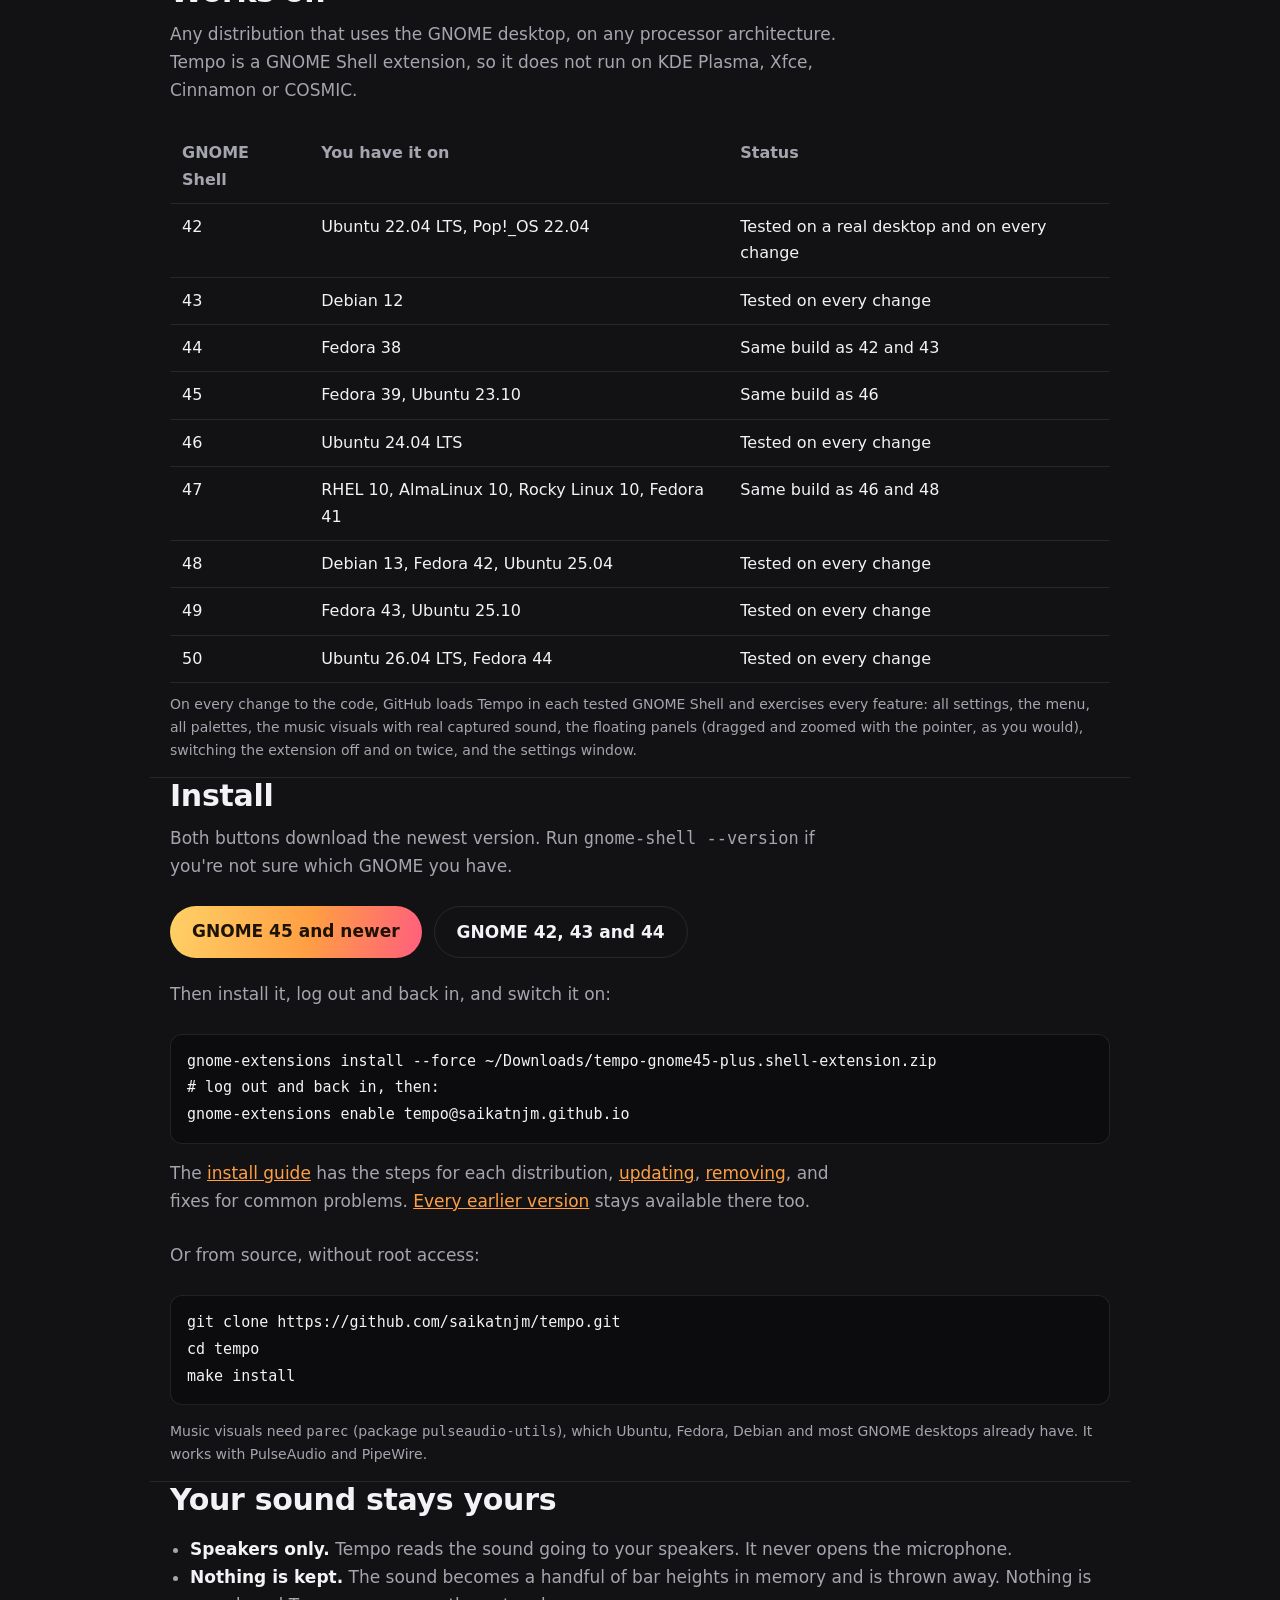
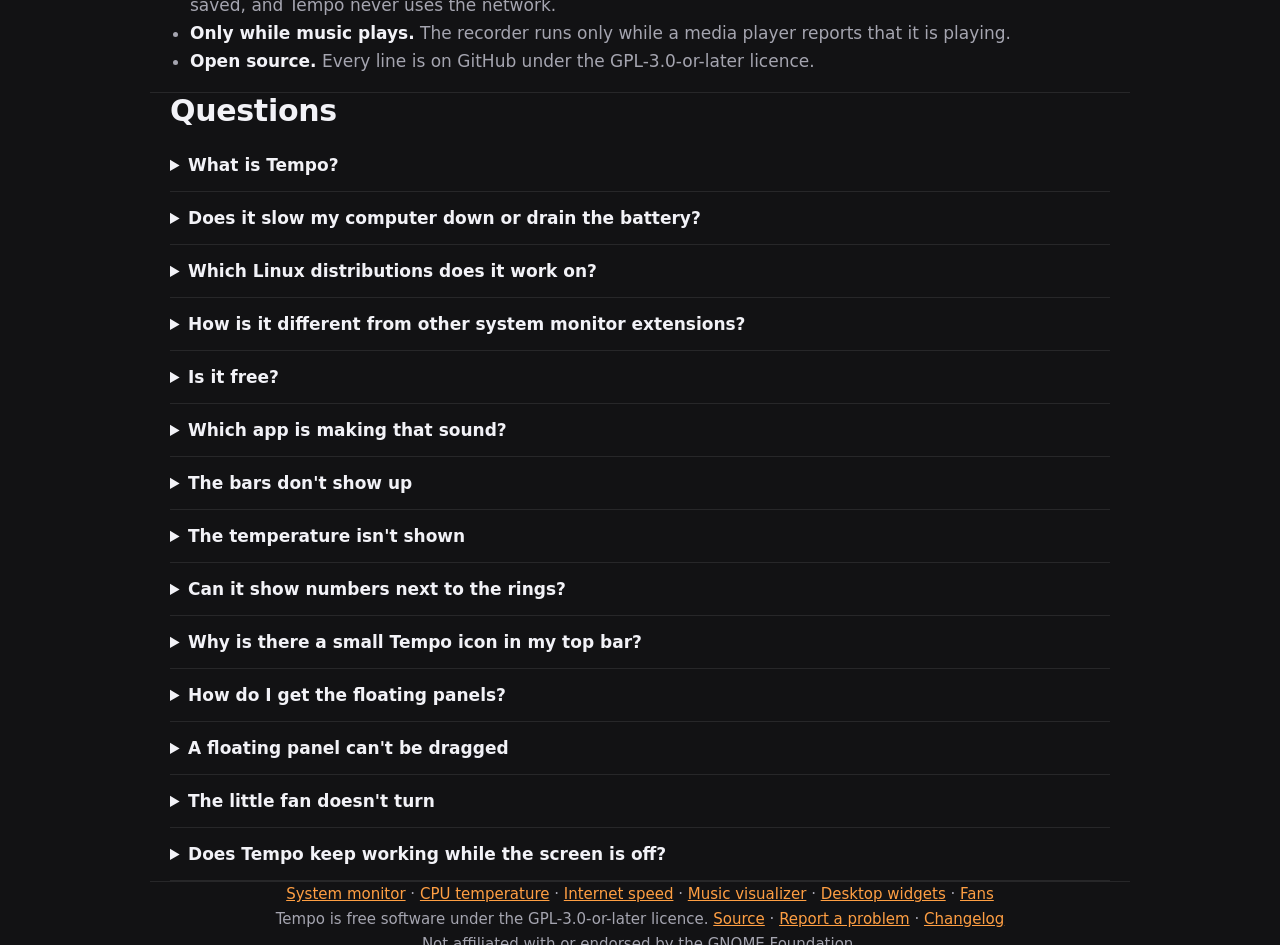
==== commit e10b75ae: "Website: Tempo as a super light system monitor, and a page per feature People look for the things Te" ====
--- a/docs/index.html
+++ b/docs/index.html
@@ -3,13 +3,177 @@
 <head>
 <meta charset="utf-8">
 <meta name="viewport" content="width=device-width, initial-scale=1">
-<title>Tempo: system rings, music visuals and desktop panels for GNOME</title>
-<meta name="description" content="Tempo puts CPU and memory rings, temperature, network speed and music visuals in the GNOME top bar, with optional floating panels for the desktop. Small, quiet, and every part has its own switch.">
-<meta property="og:title" content="Tempo">
-<meta property="og:description" content="Your system and your music, at a glance. A tiny GNOME Shell extension.">
-<meta property="og:image" content="https://saikatnjm.github.io/tempo/assets/logo-512.png">
+<title>Tempo: a super light system monitor for the GNOME top bar</title>
+<meta name="description" content="CPU, memory, temperature, internet speed and fans in the GNOME top bar on Linux, at no measurable cost. With a music visualizer and desktop widgets. Free.">
+<meta name="google-site-verification" content="RF5trxrdZtkytEnmTEsT2Wl1QqtxB0JtmKpjnZm3wFc">
+<link rel="canonical" href="https://saikatnjm.github.io/tempo/">
 <meta property="og:type" content="website">
+<meta property="og:site_name" content="Tempo">
+<meta property="og:title" content="Tempo: a super light system monitor for the GNOME top bar">
+<meta property="og:description" content="CPU, memory, temperature, internet speed and fans in the GNOME top bar on Linux, at no measurable cost. With a music visualizer and desktop widgets. Free.">
+<meta property="og:url" content="https://saikatnjm.github.io/tempo/">
+<meta property="og:image" content="https://saikatnjm.github.io/tempo/assets/social-card.png">
+<meta property="og:image:width" content="1200">
+<meta property="og:image:height" content="630">
+<meta property="og:image:alt" content="Tempo: a super light system monitor for the GNOME top bar">
+<meta name="twitter:card" content="summary_large_image">
+<meta name="theme-color" content="#121214">
 <link rel="icon" type="image/svg+xml" href="assets/logo.svg">
+<!-- What search engines may show about Tempo. Refreshed by tools/site.py from the questions at
+     the bottom of this page; change those, not this block. -->
+<!-- SEO:START -->
+<script type="application/ld+json">
+{
+ "@context": "https://schema.org",
+ "@graph": [
+  {
+   "@type": "SoftwareApplication",
+   "name": "Tempo",
+   "description": "A super light system monitor for the GNOME top bar on Linux: CPU and memory rings, temperature, internet speed and fans, with a music visualizer and desktop widgets when you want them.",
+   "applicationCategory": "UtilitiesApplication",
+   "applicationSubCategory": "System monitor",
+   "operatingSystem": "Linux with the GNOME desktop (GNOME Shell 42 to 50)",
+   "softwareVersion": "1.2.0",
+   "offers": {
+    "@type": "Offer",
+    "price": "0",
+    "priceCurrency": "USD"
+   },
+   "isAccessibleForFree": true,
+   "license": "https://www.gnu.org/licenses/gpl-3.0.html",
+   "url": "https://saikatnjm.github.io/tempo/",
+   "downloadUrl": "https://github.com/saikatnjm/tempo/releases/latest",
+   "codeRepository": "https://github.com/saikatnjm/tempo",
+   "image": "https://saikatnjm.github.io/tempo/assets/social-card.png",
+   "screenshot": "https://saikatnjm.github.io/tempo/assets/float-both.png"
+  },
+  {
+   "@type": "WebSite",
+   "name": "Tempo",
+   "url": "https://saikatnjm.github.io/tempo/",
+   "description": "A super light system monitor for the GNOME top bar on Linux: CPU and memory rings, temperature, internet speed and fans, with a music visualizer and desktop widgets when you want them."
+  },
+  {
+   "@type": "FAQPage",
+   "mainEntity": [
+    {
+     "@type": "Question",
+     "name": "What is Tempo?",
+     "acceptedAnswer": {
+      "@type": "Answer",
+      "text": "A GNOME Shell extension for Linux that works as a super light system monitor in the top bar: processor and memory rings, temperature, internet speed and fans. It can also show your music as a visualizer, and put floating panels on your desktop."
+     }
+    },
+    {
+     "@type": "Question",
+     "name": "Does it slow my computer down or drain the battery?",
+     "acceptedAnswer": {
+      "@type": "Answer",
+      "text": "The system readings add no measurable processor load. The music visuals are the one part that costs something: 1.4 to 2.7 % of one processor core at the default rate while music plays, and nothing while it doesn't. While the screens are off, nothing runs at all."
+     }
+    },
+    {
+     "@type": "Question",
+     "name": "Which Linux distributions does it work on?",
+     "acceptedAnswer": {
+      "@type": "Answer",
+      "text": "Any distribution with the GNOME desktop, versions 42 to 50: Ubuntu 22.04 to 26.04, Fedora, Debian 12 and 13, Arch, openSUSE, Pop!_OS 22.04, Zorin OS and others. It does not run on KDE Plasma, Xfce or Cinnamon."
+     }
+    },
+    {
+     "@type": "Question",
+     "name": "How is it different from other system monitor extensions?",
+     "acceptedAnswer": {
+      "@type": "Answer",
+      "text": "It shows less in the top bar on purpose (two rings instead of rows of numbers), it publishes what it costs and how that was measured, and it stops entirely when you can't see it. If you want many numbers in view at once, another extension may suit you better."
+     }
+    },
+    {
+     "@type": "Question",
+     "name": "Is it free?",
+     "acceptedAnswer": {
+      "@type": "Answer",
+      "text": "Yes. Tempo is free and open source under the GPL-3.0-or-later licence, with no accounts, no ads and no network access."
+     }
+    },
+    {
+     "@type": "Question",
+     "name": "Which app is making that sound?",
+     "acceptedAnswer": {
+      "@type": "Answer",
+      "text": "Rest the pointer on the small bars, or open the menu: the song and the app are at the top. Click it there to go to the app."
+     }
+    },
+    {
+     "@type": "Question",
+     "name": "The bars don't show up",
+     "acceptedAnswer": {
+      "@type": "Answer",
+      "text": "Check that \"React to music\" is on, that something is playing sound, and that the player supports the standard media controls. If it appears in GNOME's media controls in the notification list, it does."
+     }
+    },
+    {
+     "@type": "Question",
+     "name": "The temperature isn't shown",
+     "acceptedAnswer": {
+      "@type": "Answer",
+      "text": "Your machine has no sensor Tempo recognises yet. AMD, Intel and most ARM boards work; please open an issue for anything else."
+     }
+    },
+    {
+     "@type": "Question",
+     "name": "Can it show numbers next to the rings?",
+     "acceptedAnswer": {
+      "@type": "Answer",
+      "text": "The numbers are one click away in the menu. Keeping the top bar calm is the point."
+     }
+    },
+    {
+     "@type": "Question",
+     "name": "Why is there a small Tempo icon in my top bar?",
+     "acceptedAnswer": {
+      "@type": "Answer",
+      "text": "Every part is switched off, or the floating panels have taken their place. The icon keeps the menu reachable."
+     }
+    },
+    {
+     "@type": "Question",
+     "name": "How do I get the floating panels?",
+     "acceptedAnswer": {
+      "@type": "Answer",
+      "text": "Click Tempo, open Floating panels and switch on the system panel, the visualizer panel, or both. Their designs, background and placement are in the settings."
+     }
+    },
+    {
+     "@type": "Question",
+     "name": "A floating panel can't be dragged",
+     "acceptedAnswer": {
+      "@type": "Answer",
+      "text": "A panel on the desktop sits behind everything else, so a click only reaches it where nothing is in front. If your desktop shows icons, or you use the older X11 session, the click never arrives: set Place them to On top of windows in the settings, move and size the panel, then switch back."
+     }
+    },
+    {
+     "@type": "Question",
+     "name": "The little fan doesn't turn",
+     "acceptedAnswer": {
+      "@type": "Answer",
+      "text": "It turns only while the real fan does; many laptops keep the fan off until they are warm. If the panel shows no fan at all, your computer doesn't report a fan speed to Linux."
+     }
+    },
+    {
+     "@type": "Question",
+     "name": "Does Tempo keep working while the screen is off?",
+     "acceptedAnswer": {
+      "@type": "Answer",
+      "text": "No, on purpose. While the screens are off it reads nothing, listens to nothing and animates nothing. On the lock screen GNOME switches extensions off altogether."
+     }
+    }
+   ]
+  }
+ ]
+}
+</script>
+<!-- SEO:END -->
 <style>
 :root {
   --bg: #121214; --surface: #1b1b1f; --line: rgba(255, 255, 255, .09);
@@ -30,7 +194,13 @@
 h1 { font-size: clamp(40px, 7vw, 60px); line-height: 1.1; margin: 18px 0 8px; letter-spacing: -.02em; }
 h2 { font-size: 30px; line-height: 1.2; margin: 0 0 10px; letter-spacing: -.01em; }
 h3 { font-size: 18px; margin: 0 0 6px; }
-.tagline { font-size: 22px; margin: 0 0 6px; }
+.tagline { display: block; font-size: clamp(20px, 3.4vw, 26px); line-height: 1.3; font-weight: 600; letter-spacing: 0; margin: 12px 0 0; }
+.facts { display: flex; flex-wrap: wrap; gap: 8px; justify-content: center; padding: 0; margin: 22px 0 0; list-style: none; }
+.facts li { border: 1px solid var(--line); border-radius: 999px; padding: 4px 14px; font-size: 14px; color: var(--muted); }
+.facts b { color: var(--text); }
+a.card { display: block; text-decoration: none; color: var(--text); }
+a.card:hover { border-color: rgba(255, 255, 255, .25); }
+a.card .more { color: var(--p2); font-size: 15px; display: inline-block; margin-top: 8px; }
 .sub { color: var(--muted); max-width: 620px; margin: 0 auto 26px; }
 .lead { color: var(--muted); max-width: 700px; margin: 0 0 26px; }
 .buttons { display: flex; gap: 12px; justify-content: center; flex-wrap: wrap; }
@@ -101,14 +271,19 @@
 
 <header class="wrap">
   <img class="logo" src="assets/logo.svg" alt="Tempo logo" width="92" height="92">
-  <h1>Tempo</h1>
-  <p class="tagline">Your system and your music, at a glance.</p>
-  <p class="sub">CPU and memory rings, temperature, network speed and music visuals for the GNOME top bar, and optional floating panels for your desktop. Small, quiet, and every part has its own switch.</p>
+  <h1>Tempo <span class="tagline">The super light system monitor for your GNOME top bar</span></h1>
+  <p class="sub">CPU and memory, temperature, internet speed and fans at a glance on Linux, at no measurable cost to your processor. A music visualizer and desktop widgets are there when you want them, and every part has its own switch.</p>
   <div class="buttons">
     <a class="button primary" href="https://github.com/saikatnjm/tempo/releases/latest/download/tempo-gnome45-plus.shell-extension.zip">Download for GNOME 45+</a>
     <a class="button" href="install.html">Install guide</a>
     <a class="button" href="https://github.com/saikatnjm/tempo">Source on GitHub</a>
   </div>
+  <ul class="facts">
+    <li><b>0 %</b> measurable processor use for the readings</li>
+    <li><b>250 KB</b>, no background service</li>
+    <li><b>GNOME 42 to 50</b>: Ubuntu, Fedora, Debian, Arch</li>
+    <li><b>Free</b> and open source</li>
+  </ul>
 
   <div>
     <div class="demo" role="img" aria-label="Animated drawing of Tempo in a top bar: music bars, a processor ring, a memory ring, 52 degrees, and download over upload speed">
@@ -124,33 +299,36 @@
 </header>
 
 <main>
+<section class="wrap" id="why">
+  <h2>Why another system monitor?</h2>
+  <p class="lead">There are many ways to put processor and memory numbers in a top bar. Tempo's reason to exist is how little it asks of your computer, and of your attention.</p>
+  <div class="grid">
+    <div class="card"><h3>It costs nothing to watch</h3><p>The rings, the temperature and the internet speed add no measurable processor load. One timer every 3 seconds reads three small files, and nothing is redrawn unless a value changed.</p></div>
+    <div class="card"><h3>It is calm to look at</h3><p>Two rings instead of rows of numbers, and a network speed that never changes width. The numbers are one click away, not always in your eye.</p></div>
+    <div class="card"><h3>It is measured, not promised</h3><p>Every figure on this page comes from a benchmark in the source code that anyone can run. When Tempo can't be seen, because the screens are off or a fullscreen window is in front, it stops.</p></div>
+    <div class="card"><h3>It leaves no trace</h3><p>250 KB in one folder of your home directory. No compiled code, no background service, no administrator rights. One command removes it.</p></div>
+  </div>
+</section>
+
 <section class="wrap" id="features">
-  <h2>What you get</h2>
-  <p class="lead">Tempo lives in the top bar and can also sit on your desktop. Everything below can be switched on or off on its own; new parts start off.</p>
-  <h3 class="group">In the top bar</h3>
+  <h2>One small extension, six things people look for</h2>
+  <p class="lead">Tempo is a GNOME Shell extension for Linux. Each part has its own switch, a part that is off costs nothing, and new parts start off. Pick the one you came for:</p>
   <div class="grid">
-    <div class="card"><h3>Two rings</h3><p>One fills up with processor use, the other with memory use. No numbers to read; a glance is enough.</p></div>
-    <div class="card"><h3>Temperature</h3><p>The processor's temperature, turning amber above 75 °C and red above 85 °C. Celsius or Fahrenheit.</p></div>
-    <div class="card"><h3>Network speed</h3><p>Download over upload in two small lines of fixed width, so the top bar never shuffles sideways as the numbers change.</p></div>
-    <div class="card"><h3>Music as small bars</h3><p>Ten bars next to the rings that move with the sound while a media player is playing, and fade away when it stops.</p></div>
-    <div class="card"><h3>Music as a level line</h3><p>Or one thin line along the whole top bar that grows out from the middle with the loudness.</p></div>
-    <div class="card"><h3>Now playing</h3><p>Rest the pointer on the bars to see what is playing and in which app. The menu shows it too, and a click takes you there.</p></div>
+    <a class="card" href="system-monitor.html"><h3>System monitor</h3><p>Processor and memory as two small rings in the top bar. One click shows usage, load, swap and the four busiest apps.</p><span class="more">A lightweight system monitor →</span></a>
+    <a class="card" href="cpu-temperature.html"><h3>CPU temperature</h3><p>The processor's temperature in the top bar, amber above 75 °C and red above 85 °C. Graphics and disk temperature are in the menu.</p><span class="more">CPU temperature in the top bar →</span></a>
+    <a class="card" href="network-speed.html"><h3>Internet speed</h3><p>Download over upload in two small lines of fixed width, so the top bar never shuffles sideways as the numbers change.</p><span class="more">An internet speed meter →</span></a>
+    <a class="card" href="music-visualizer.html"><h3>Music visualizer</h3><p>Small bars or a level line in the top bar, or a floating visualizer with segmented bars, falling peak caps and a reflection.</p><span class="more">A music visualizer for Linux →</span></a>
+    <a class="card" href="desktop-widgets.html"><h3>Desktop widgets</h3><p>A floating system panel and a floating visualizer. Drag them anywhere on any screen, and drag a corner to zoom them.</p><span class="more">Desktop widgets for GNOME →</span></a>
+    <a class="card" href="fan-control.html"><h3>Fans</h3><p>Every fan and its speed in the menu, and optional fan control for computers that start their fans too late.</p><span class="more">Fan speed and fan control →</span></a>
+  </div>
+  <figure class="wide"><img src="assets/float-both.png" width="788" alt="The system panel with rings and a fan, and the visualizer panel with segmented bars, on the desktop" loading="lazy"></figure>
+  <p class="caption">The floating system panel (as rings) and the visualizer panel (as bars). More pictures <a href="#screenshots">below</a>.</p>
+  <h3 class="group">And the small things</h3>
+  <div class="grid">
+    <div class="card"><h3>Now playing</h3><p>Rest the pointer on the music bars to see what is playing and in which app. The menu shows it too, and a click takes you there.</p></div>
     <div class="card"><h3>One menu</h3><p>Click for processor speed and load, memory and swap, graphics and disk temperature, every fan, network speed, and the four busiest apps.</p></div>
-  </div>
-  <h3 class="group">On the desktop</h3>
-  <div class="grid">
-    <div class="card"><h3>System panel</h3><p>Processor, memory, temperature and network speed in one floating panel, as rings or as bars. A little fan turns while your computer's real fan does, with its speed next to it.</p></div>
-    <div class="card"><h3>Visualizer panel</h3><p>The music, bigger: bars of lit segments in your palette's colours with falling peak caps and a reflection, the same bars mirrored, or a smooth wave. A wider panel shows more bars.</p></div>
-    <div class="card"><h3>Move and zoom</h3><p>Drag a panel anywhere on any screen. Drag its corner to zoom it: it keeps its shape and everything in it grows with it. Drag an edge to reshape it.</p></div>
-    <div class="card"><h3>Your look</h3><p>Behind your windows like a desktop widget, or on top of them. Glass, solid or clear background. A panel replaces its part of the top bar while it is on.</p></div>
-  </div>
-  <figure class="wide"><img src="assets/float-both.png" width="788" alt="The system panel with rings and a fan, and the visualizer panel with segmented bars, on the desktop" loading="lazy"></figure>
-  <p class="caption">The system panel (as rings) and the visualizer panel (as bars). More pictures <a href="#screenshots">below</a>.</p>
-  <h3 class="group">Everywhere</h3>
-  <div class="grid">
     <div class="card"><h3>Four palettes</h3><p>Ember, Aurora, Orchid, or Mono, which simply uses the top bar's own text colour.</p></div>
     <div class="card"><h3>A switch for everything</h3><p>Each part turns on or off on its own, and a part that is off costs nothing.</p></div>
-    <div class="card"><h3>Optional fan control</h3><p>For computers that start their fans late: one button in the settings installs a tiny service, and the menu gets a Fan mode switch (Cool, Full speed, Automatic). <a href="install.html#fan">More</a>.</p></div>
   </div>
 </section>
 
@@ -276,6 +454,11 @@
 
 <section class="wrap" id="questions">
   <h2>Questions</h2>
+  <details><summary>What is Tempo?</summary><p>A GNOME Shell extension for Linux that works as a super light system monitor in the top bar: processor and memory rings, temperature, internet speed and fans. It can also show your music as a visualizer, and put floating panels on your desktop.</p></details>
+  <details><summary>Does it slow my computer down or drain the battery?</summary><p>The system readings add no measurable processor load. The music visuals are the one part that costs something: 1.4 to 2.7 % of one processor core at the default rate while music plays, and nothing while it doesn't. While the screens are off, nothing runs at all.</p></details>
+  <details><summary>Which Linux distributions does it work on?</summary><p>Any distribution with the GNOME desktop, versions 42 to 50: Ubuntu 22.04 to 26.04, Fedora, Debian 12 and 13, Arch, openSUSE, Pop!_OS 22.04, Zorin OS and others. It does not run on KDE Plasma, Xfce or Cinnamon.</p></details>
+  <details><summary>How is it different from other system monitor extensions?</summary><p>It shows less in the top bar on purpose (two rings instead of rows of numbers), it publishes what it costs and how that was measured, and it stops entirely when you can't see it. If you want many numbers in view at once, another extension may suit you better.</p></details>
+  <details><summary>Is it free?</summary><p>Yes. Tempo is free and open source under the GPL-3.0-or-later licence, with no accounts, no ads and no network access.</p></details>
   <details><summary>Which app is making that sound?</summary><p>Rest the pointer on the small bars, or open the menu: the song and the app are at the top. Click it there to go to the app.</p></details>
   <details><summary>The bars don't show up</summary><p>Check that "React to music" is on, that something is playing sound, and that the player supports the standard media controls. If it appears in GNOME's media controls in the notification list, it does.</p></details>
   <details><summary>The temperature isn't shown</summary><p>Your machine has no sensor Tempo recognises yet. AMD, Intel and most ARM boards work; please open an issue for anything else.</p></details>
@@ -289,6 +472,12 @@
 </main>
 
 <footer class="wrap">
+  <a href="system-monitor.html">System monitor</a> ·
+  <a href="cpu-temperature.html">CPU temperature</a> ·
+  <a href="network-speed.html">Internet speed</a> ·
+  <a href="music-visualizer.html">Music visualizer</a> ·
+  <a href="desktop-widgets.html">Desktop widgets</a> ·
+  <a href="fan-control.html">Fans</a><br>
   Tempo is free software under the GPL-3.0-or-later licence.
   <a href="https://github.com/saikatnjm/tempo">Source</a> ·
   <a href="https://github.com/saikatnjm/tempo/issues">Report a problem</a> ·
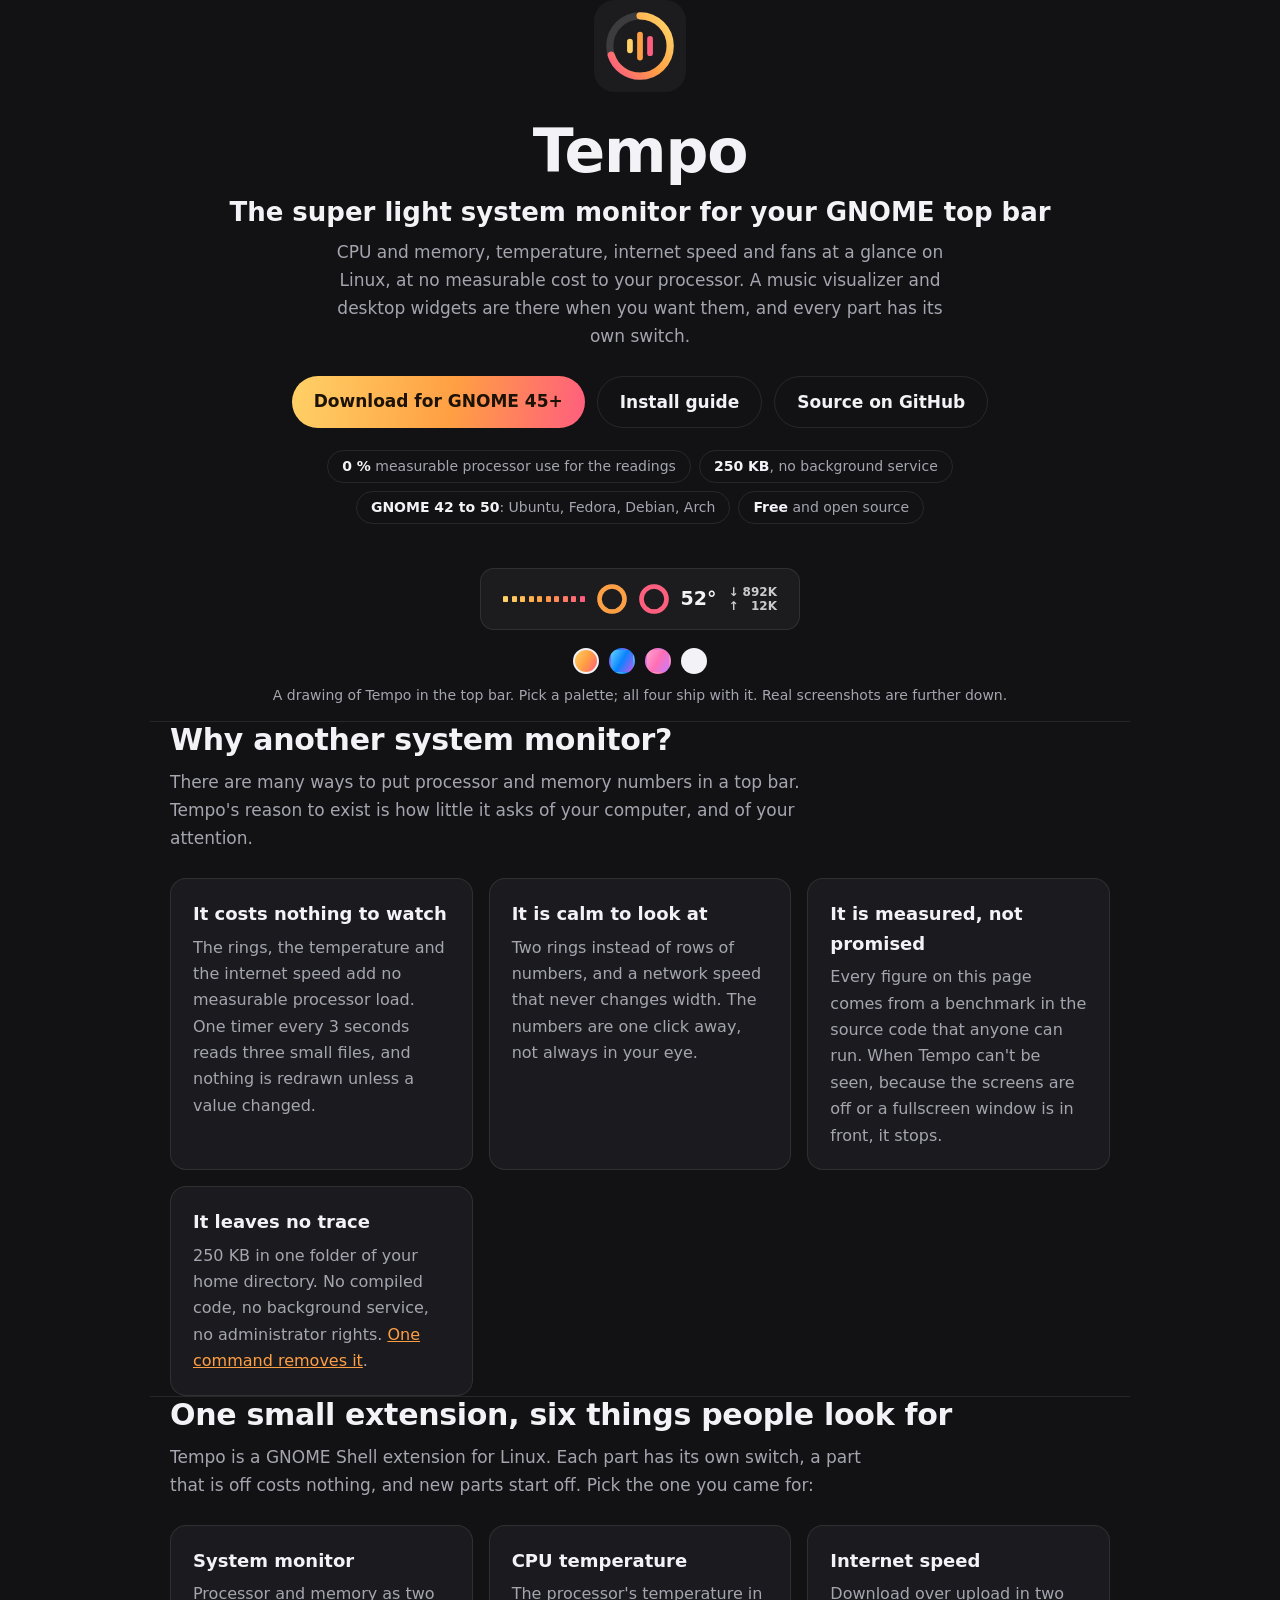
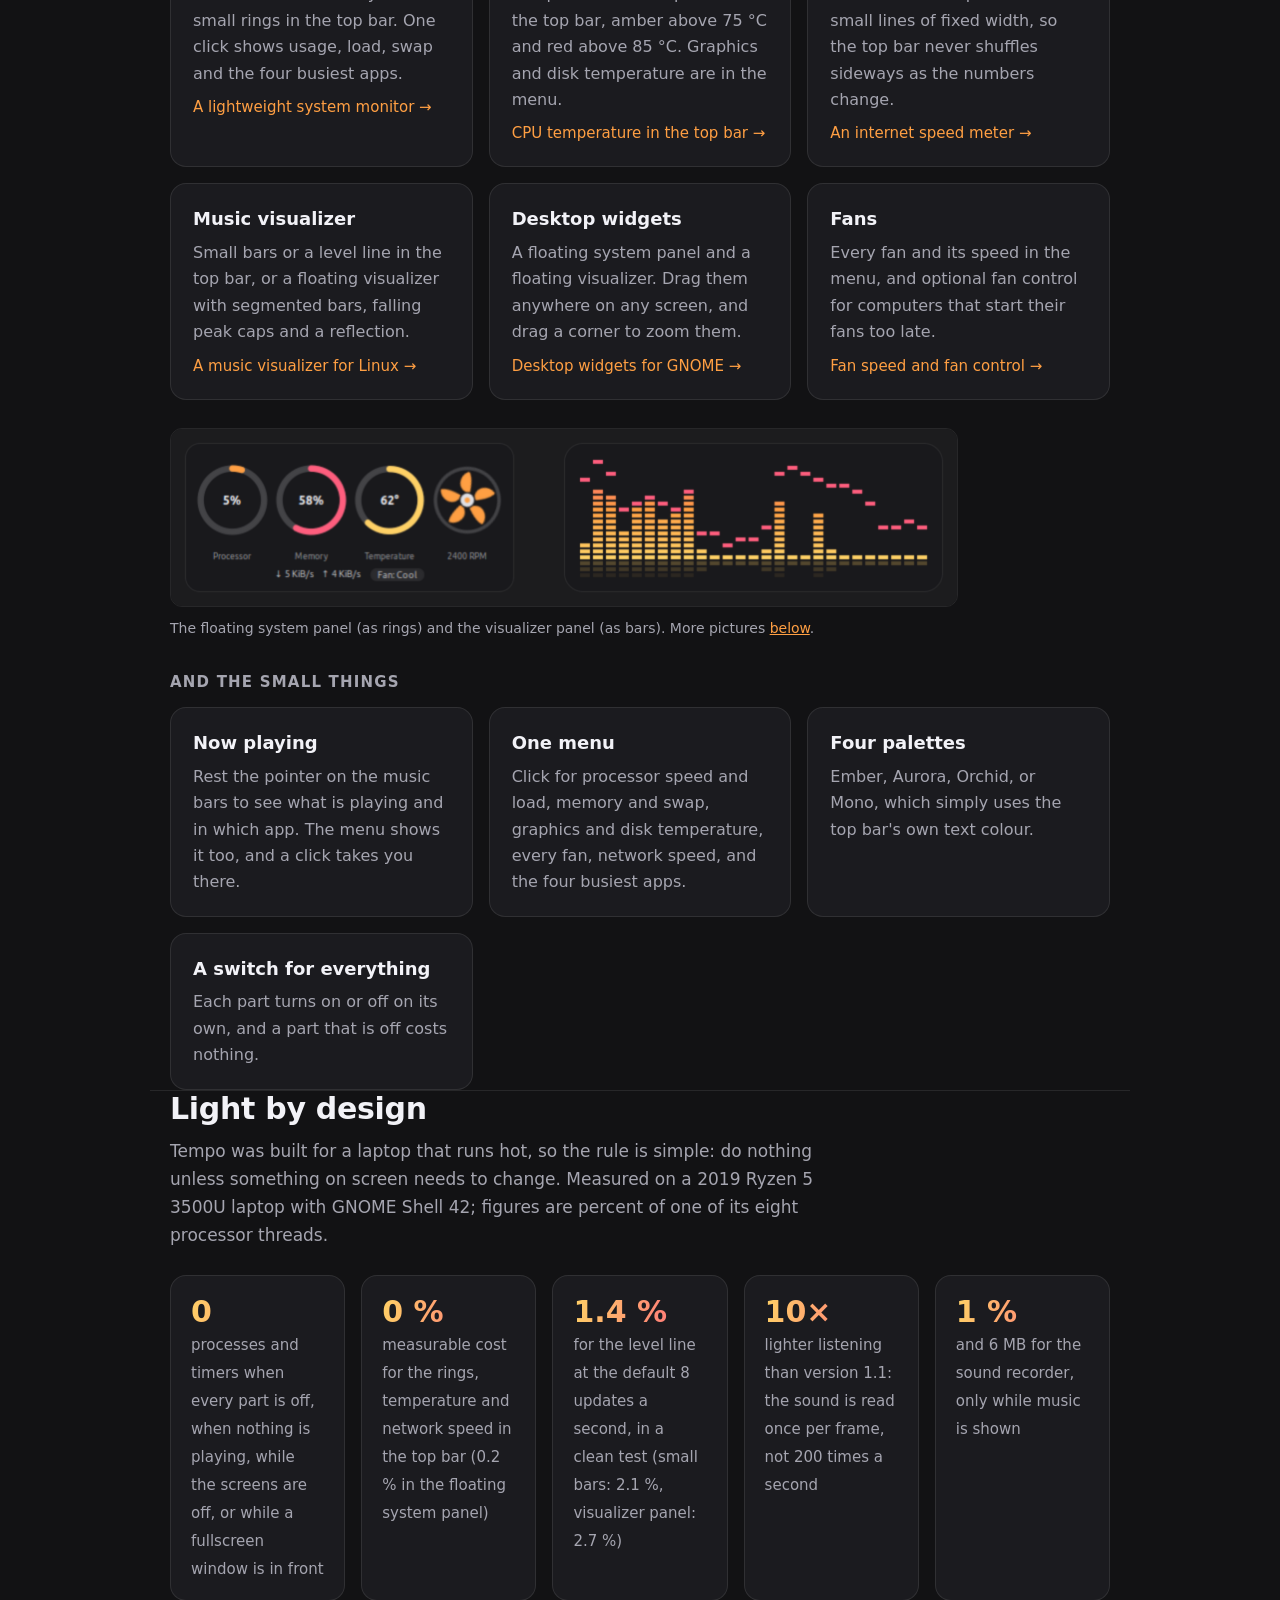
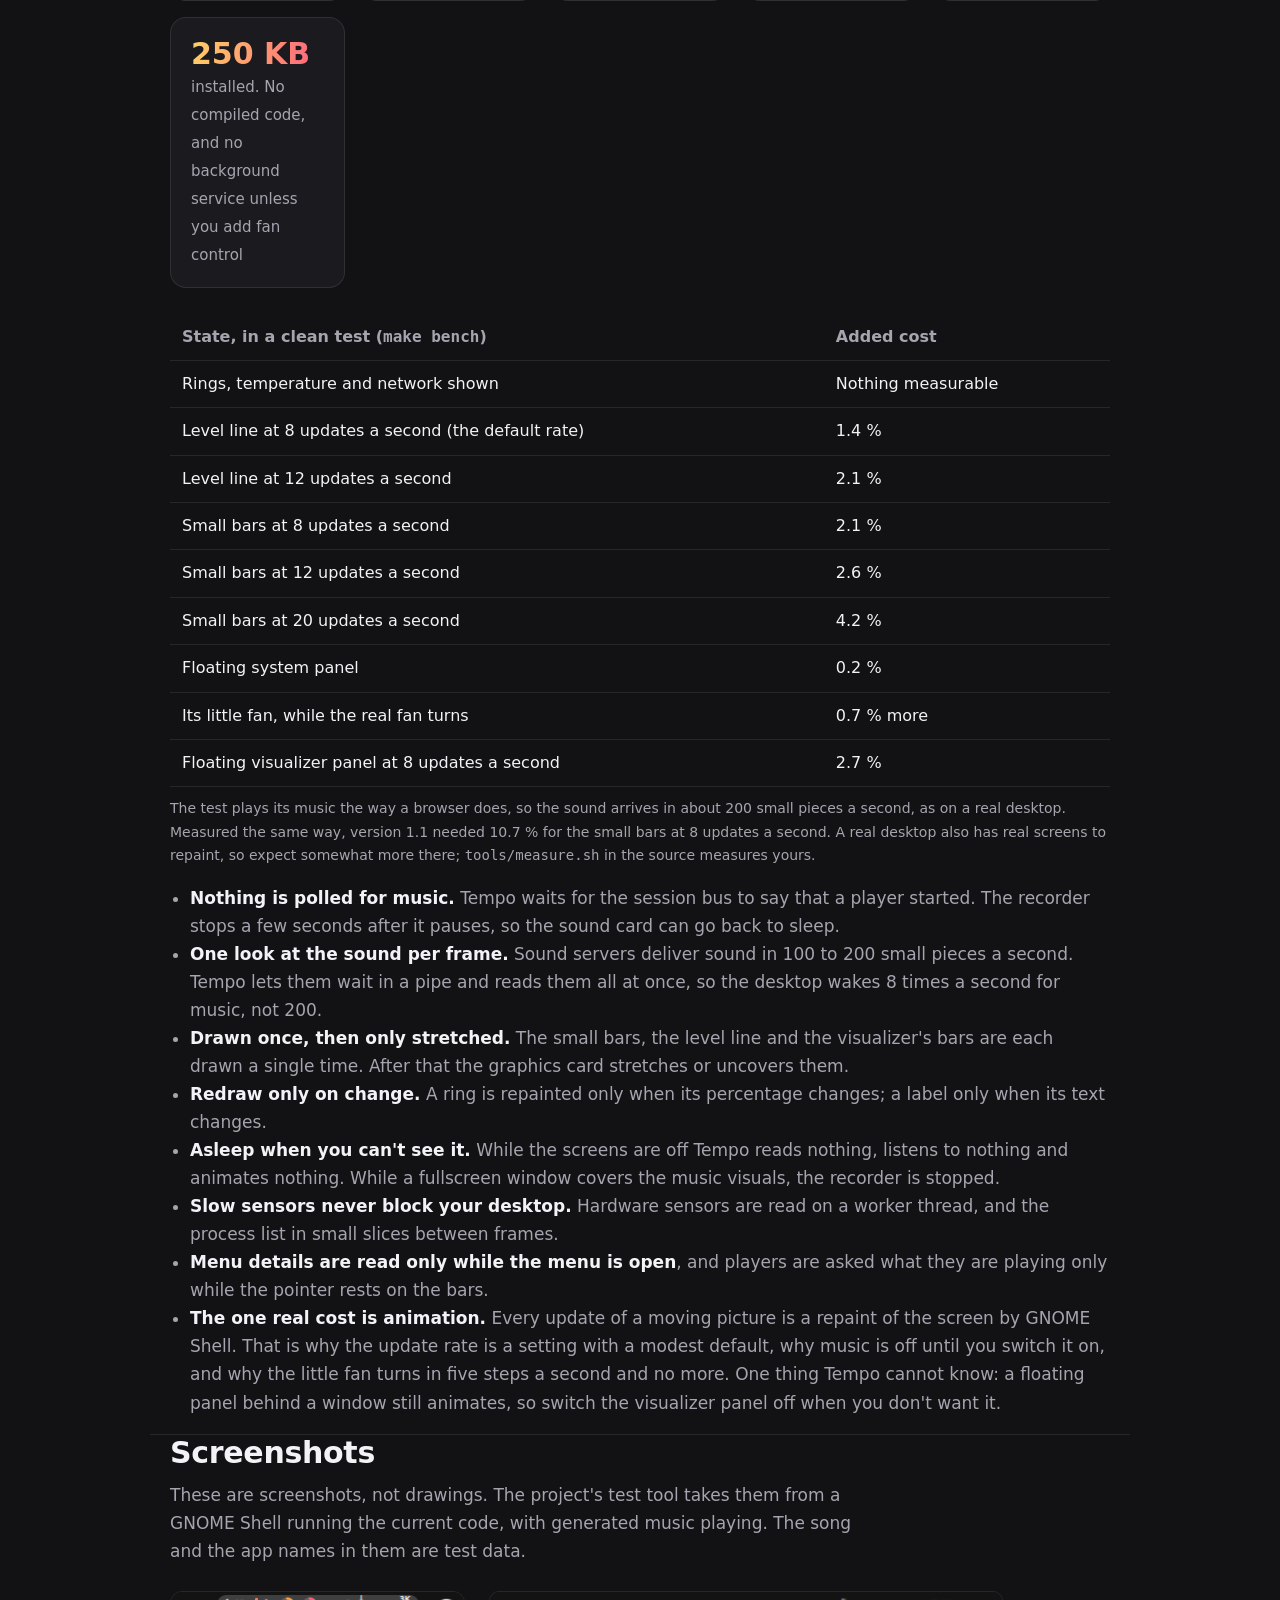
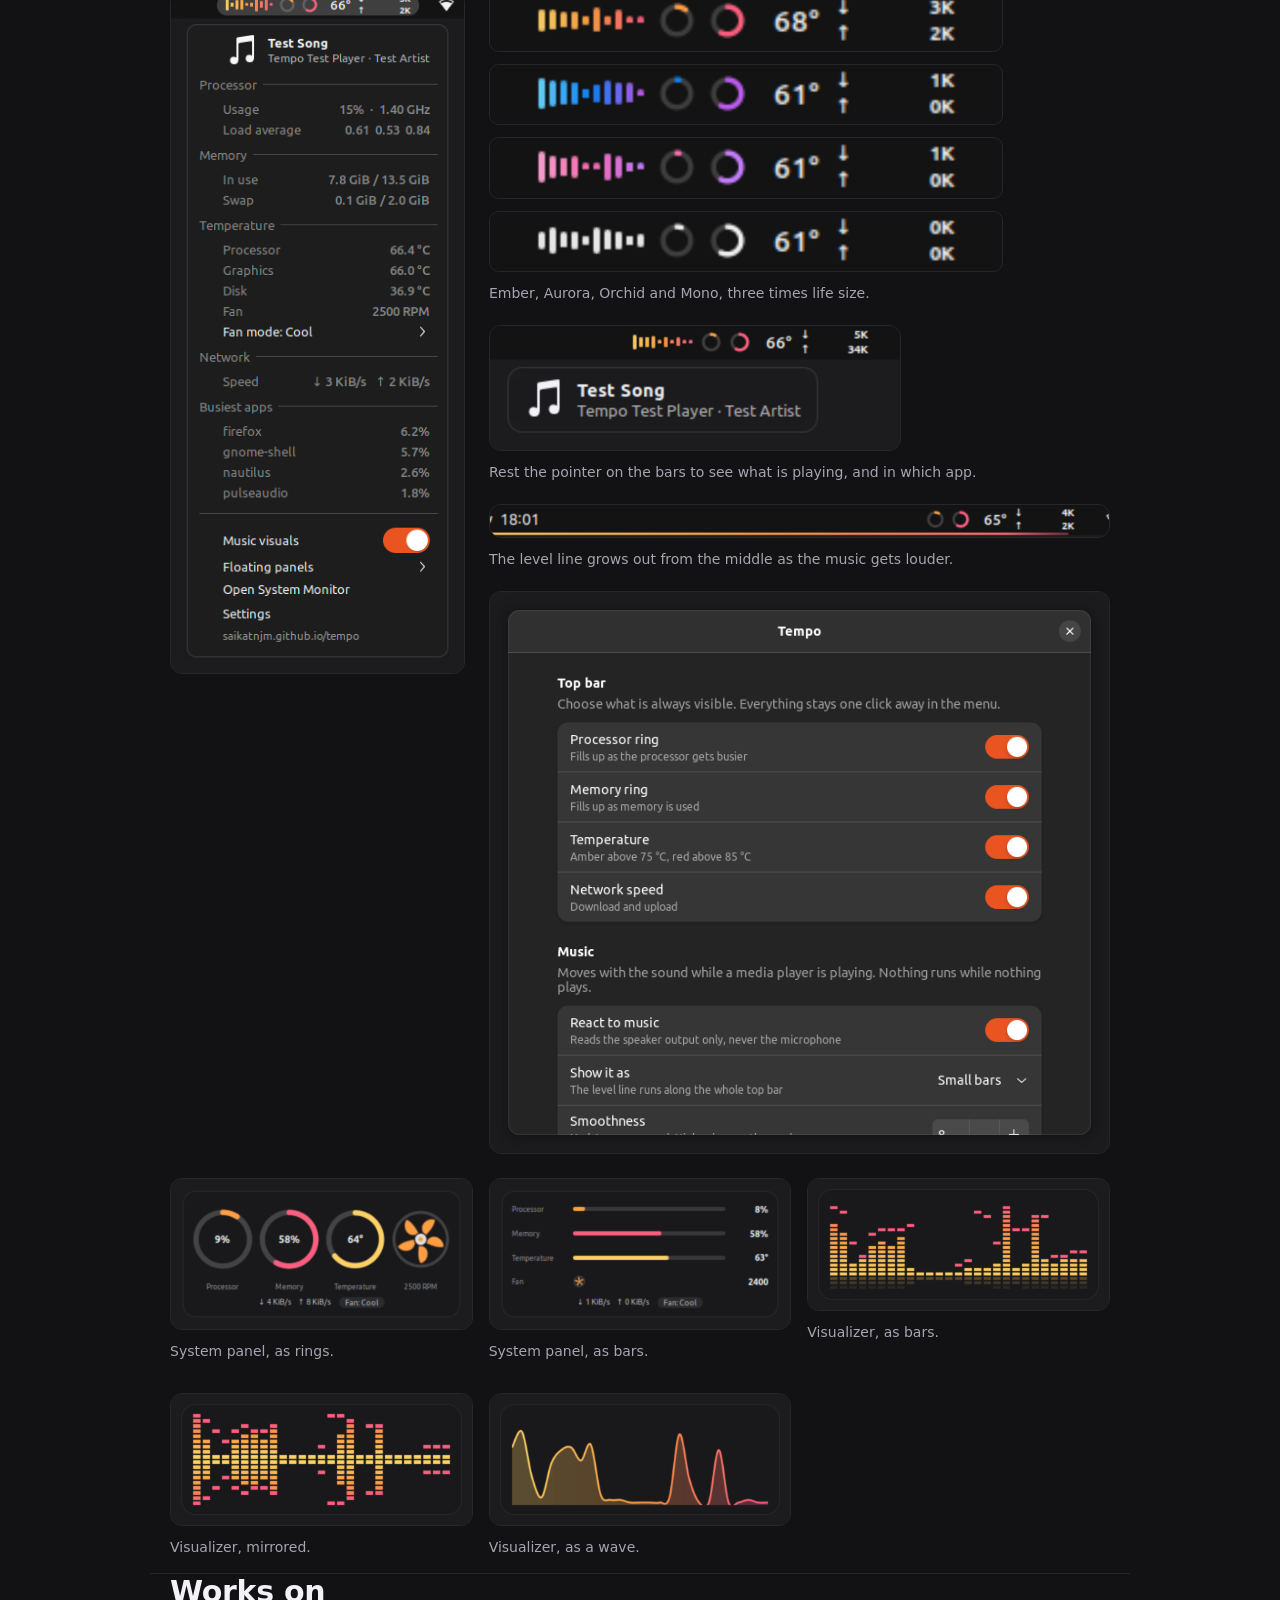
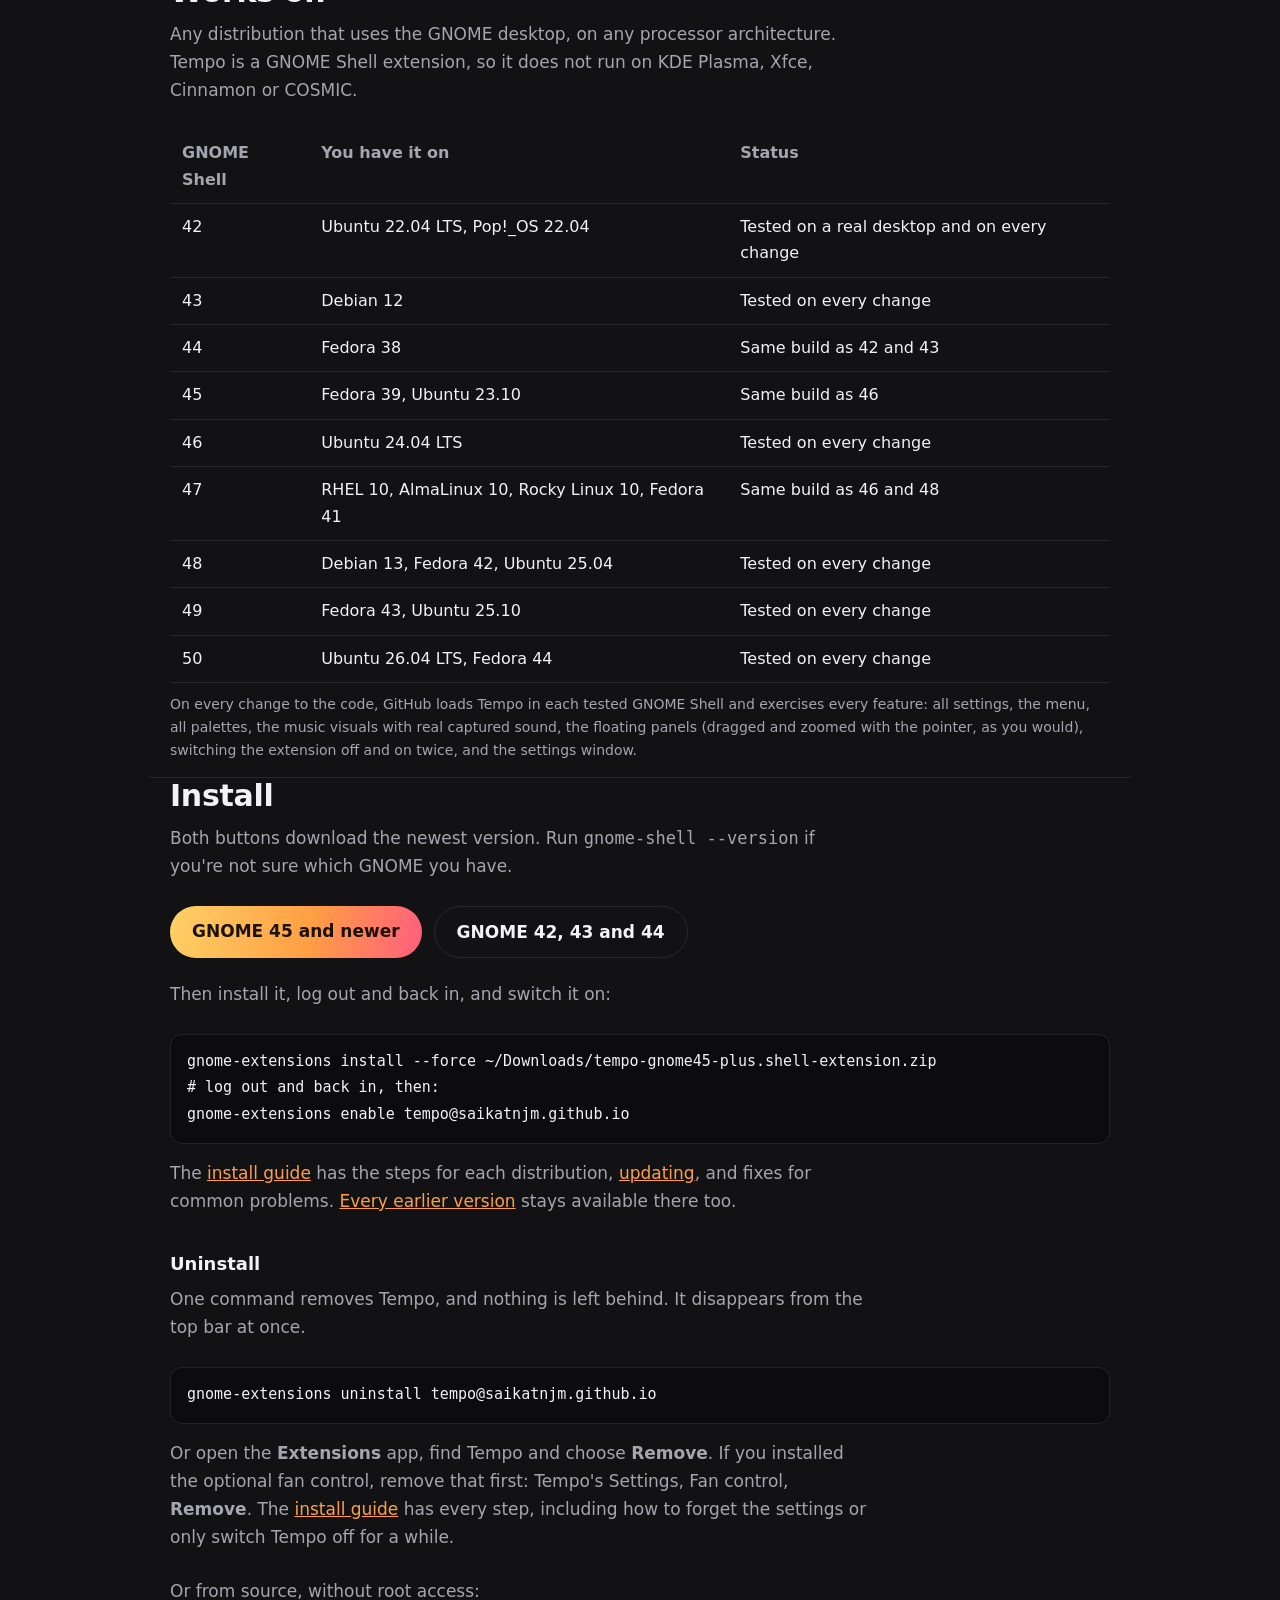
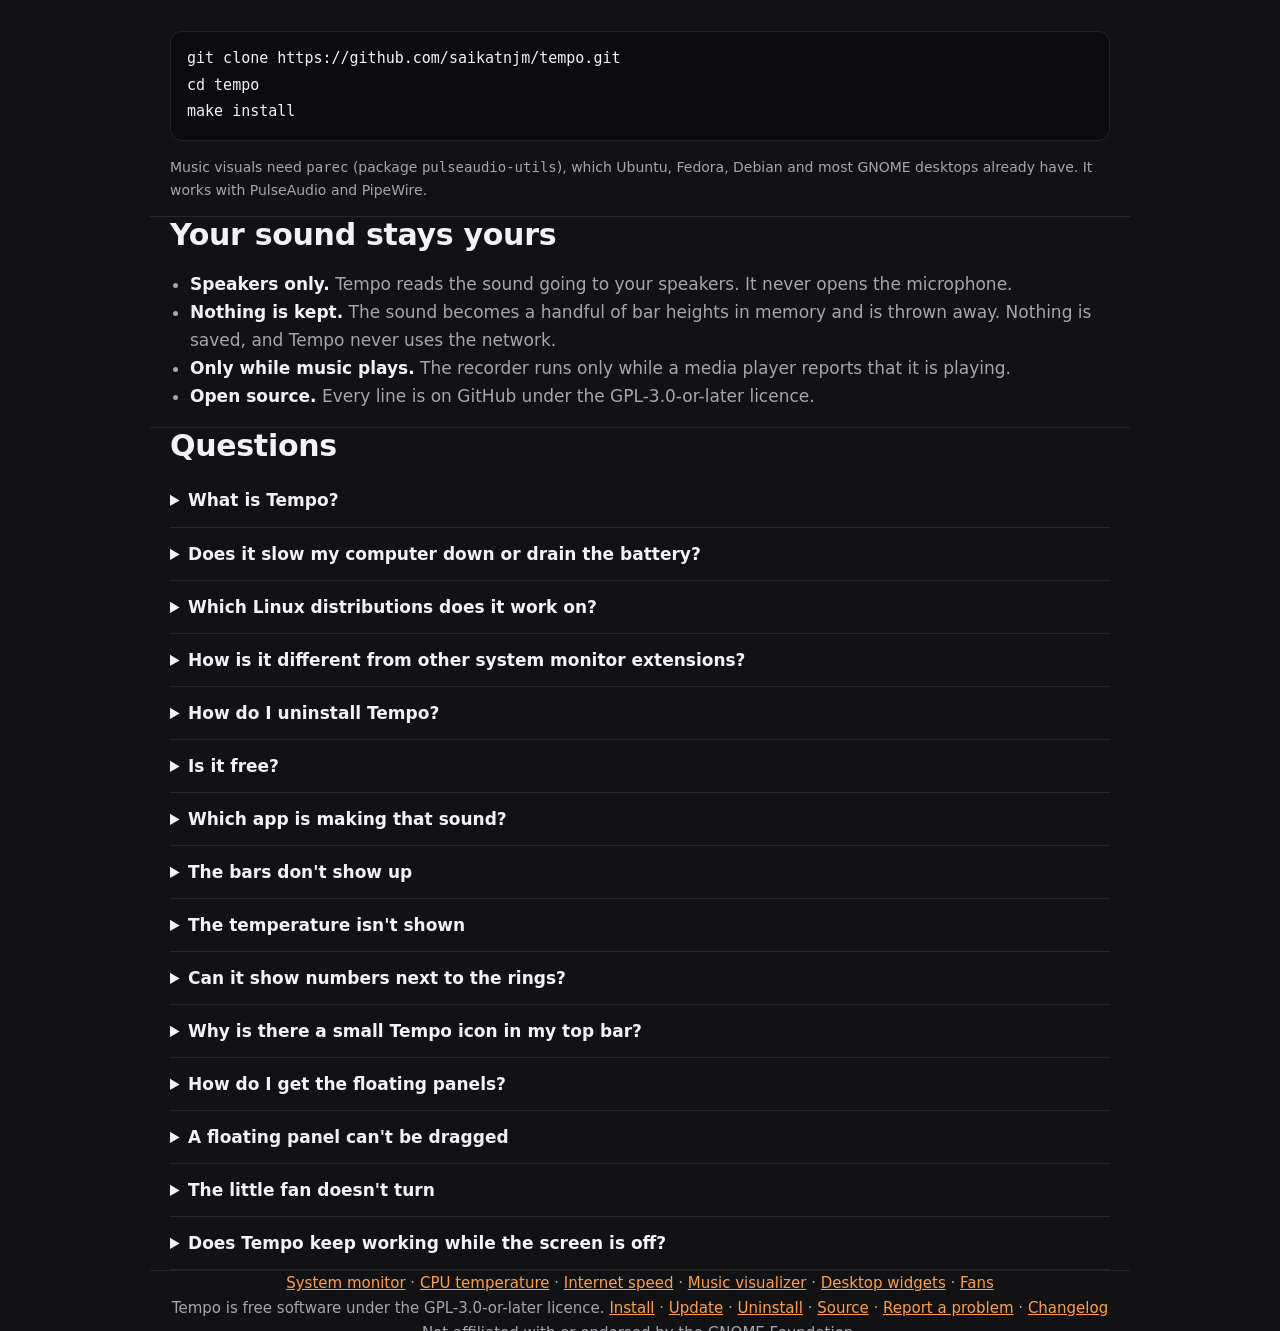
==== commit c52eb066: "Docs: uninstalling gets a section of its own, by that name It was there, but called "Remove" and tuc" ====
--- a/docs/index.html
+++ b/docs/index.html
@@ -69,7 +69,7 @@
      "name": "Does it slow my computer down or drain the battery?",
      "acceptedAnswer": {
       "@type": "Answer",
-      "text": "The system readings add no measurable processor load. The music visuals are the one part that costs something: 1.4 to 2.7 % of one processor core at the default rate while music plays, and nothing while it doesn't. While the screens are off, nothing runs at all."
+      "text": "The system readings add no measurable processor load. The music visuals are the one part that costs something: 1.4 to 2.7 % of one processor core at the default rate while music plays, plus about 1 % for the sound recorder, and nothing while it doesn't. While the screens are off, nothing runs at all."
      }
     },
     {
@@ -86,6 +86,14 @@
      "acceptedAnswer": {
       "@type": "Answer",
       "text": "It shows less in the top bar on purpose (two rings instead of rows of numbers), it publishes what it costs and how that was measured, and it stops entirely when you can't see it. If you want many numbers in view at once, another extension may suit you better."
+     }
+    },
+    {
+     "@type": "Question",
+     "name": "How do I uninstall Tempo?",
+     "acceptedAnswer": {
+      "@type": "Answer",
+      "text": "Run gnome-extensions uninstall tempo@saikatnjm.github.io in a terminal, or open the Extensions app, find Tempo and choose Remove. It disappears at once and nothing is left behind. If you installed the optional fan control, remove that first in Tempo's Settings, under Fan control."
      }
     },
     {
@@ -306,7 +314,7 @@
     <div class="card"><h3>It costs nothing to watch</h3><p>The rings, the temperature and the internet speed add no measurable processor load. One timer every 3 seconds reads three small files, and nothing is redrawn unless a value changed.</p></div>
     <div class="card"><h3>It is calm to look at</h3><p>Two rings instead of rows of numbers, and a network speed that never changes width. The numbers are one click away, not always in your eye.</p></div>
     <div class="card"><h3>It is measured, not promised</h3><p>Every figure on this page comes from a benchmark in the source code that anyone can run. When Tempo can't be seen, because the screens are off or a fullscreen window is in front, it stops.</p></div>
-    <div class="card"><h3>It leaves no trace</h3><p>250 KB in one folder of your home directory. No compiled code, no background service, no administrator rights. One command removes it.</p></div>
+    <div class="card"><h3>It leaves no trace</h3><p>250 KB in one folder of your home directory. No compiled code, no background service, no administrator rights. <a href="#uninstall">One command removes it</a>.</p></div>
   </div>
 </section>
 
@@ -434,7 +442,11 @@
 <pre><code>gnome-extensions install --force ~/Downloads/tempo-gnome45-plus.shell-extension.zip
 # log out and back in, then:
 gnome-extensions enable tempo@saikatnjm.github.io</code></pre>
-  <p class="lead">The <a href="install.html">install guide</a> has the steps for each distribution, <a href="install.html#update">updating</a>, <a href="install.html#remove">removing</a>, and fixes for common problems. <a href="install.html#versions">Every earlier version</a> stays available there too.</p>
+  <p class="lead">The <a href="install.html">install guide</a> has the steps for each distribution, <a href="install.html#update">updating</a>, and fixes for common problems. <a href="install.html#versions">Every earlier version</a> stays available there too.</p>
+  <h3 id="uninstall" style="margin-top: 34px">Uninstall</h3>
+  <p class="lead">One command removes Tempo, and nothing is left behind. It disappears from the top bar at once.</p>
+<pre><code>gnome-extensions uninstall tempo@saikatnjm.github.io</code></pre>
+  <p class="lead">Or open the <b>Extensions</b> app, find Tempo and choose <b>Remove</b>. If you installed the optional fan control, remove that first: Tempo's Settings, Fan control, <b>Remove</b>. The <a href="install.html#uninstall">install guide</a> has every step, including how to forget the settings or only switch Tempo off for a while.</p>
   <p class="lead">Or from source, without root access:</p>
 <pre><code>git clone https://github.com/saikatnjm/tempo.git
 cd tempo
@@ -455,9 +467,10 @@
 <section class="wrap" id="questions">
   <h2>Questions</h2>
   <details><summary>What is Tempo?</summary><p>A GNOME Shell extension for Linux that works as a super light system monitor in the top bar: processor and memory rings, temperature, internet speed and fans. It can also show your music as a visualizer, and put floating panels on your desktop.</p></details>
-  <details><summary>Does it slow my computer down or drain the battery?</summary><p>The system readings add no measurable processor load. The music visuals are the one part that costs something: 1.4 to 2.7 % of one processor core at the default rate while music plays, and nothing while it doesn't. While the screens are off, nothing runs at all.</p></details>
+  <details><summary>Does it slow my computer down or drain the battery?</summary><p>The system readings add no measurable processor load. The music visuals are the one part that costs something: 1.4 to 2.7 % of one processor core at the default rate while music plays, plus about 1 % for the sound recorder, and nothing while it doesn't. While the screens are off, nothing runs at all.</p></details>
   <details><summary>Which Linux distributions does it work on?</summary><p>Any distribution with the GNOME desktop, versions 42 to 50: Ubuntu 22.04 to 26.04, Fedora, Debian 12 and 13, Arch, openSUSE, Pop!_OS 22.04, Zorin OS and others. It does not run on KDE Plasma, Xfce or Cinnamon.</p></details>
   <details><summary>How is it different from other system monitor extensions?</summary><p>It shows less in the top bar on purpose (two rings instead of rows of numbers), it publishes what it costs and how that was measured, and it stops entirely when you can't see it. If you want many numbers in view at once, another extension may suit you better.</p></details>
+  <details><summary>How do I uninstall Tempo?</summary><p>Run gnome-extensions uninstall tempo@saikatnjm.github.io in a terminal, or open the Extensions app, find Tempo and choose Remove. It disappears at once and nothing is left behind. If you installed the optional fan control, remove that first in Tempo's Settings, under Fan control.</p></details>
   <details><summary>Is it free?</summary><p>Yes. Tempo is free and open source under the GPL-3.0-or-later licence, with no accounts, no ads and no network access.</p></details>
   <details><summary>Which app is making that sound?</summary><p>Rest the pointer on the small bars, or open the menu: the song and the app are at the top. Click it there to go to the app.</p></details>
   <details><summary>The bars don't show up</summary><p>Check that "React to music" is on, that something is playing sound, and that the player supports the standard media controls. If it appears in GNOME's media controls in the notification list, it does.</p></details>
@@ -479,6 +492,9 @@
   <a href="desktop-widgets.html">Desktop widgets</a> ·
   <a href="fan-control.html">Fans</a><br>
   Tempo is free software under the GPL-3.0-or-later licence.
+  <a href="install.html">Install</a> ·
+  <a href="install.html#update">Update</a> ·
+  <a href="install.html#uninstall">Uninstall</a> ·
   <a href="https://github.com/saikatnjm/tempo">Source</a> ·
   <a href="https://github.com/saikatnjm/tempo/issues">Report a problem</a> ·
   <a href="https://github.com/saikatnjm/tempo/blob/main/CHANGELOG.md">Changelog</a><br>
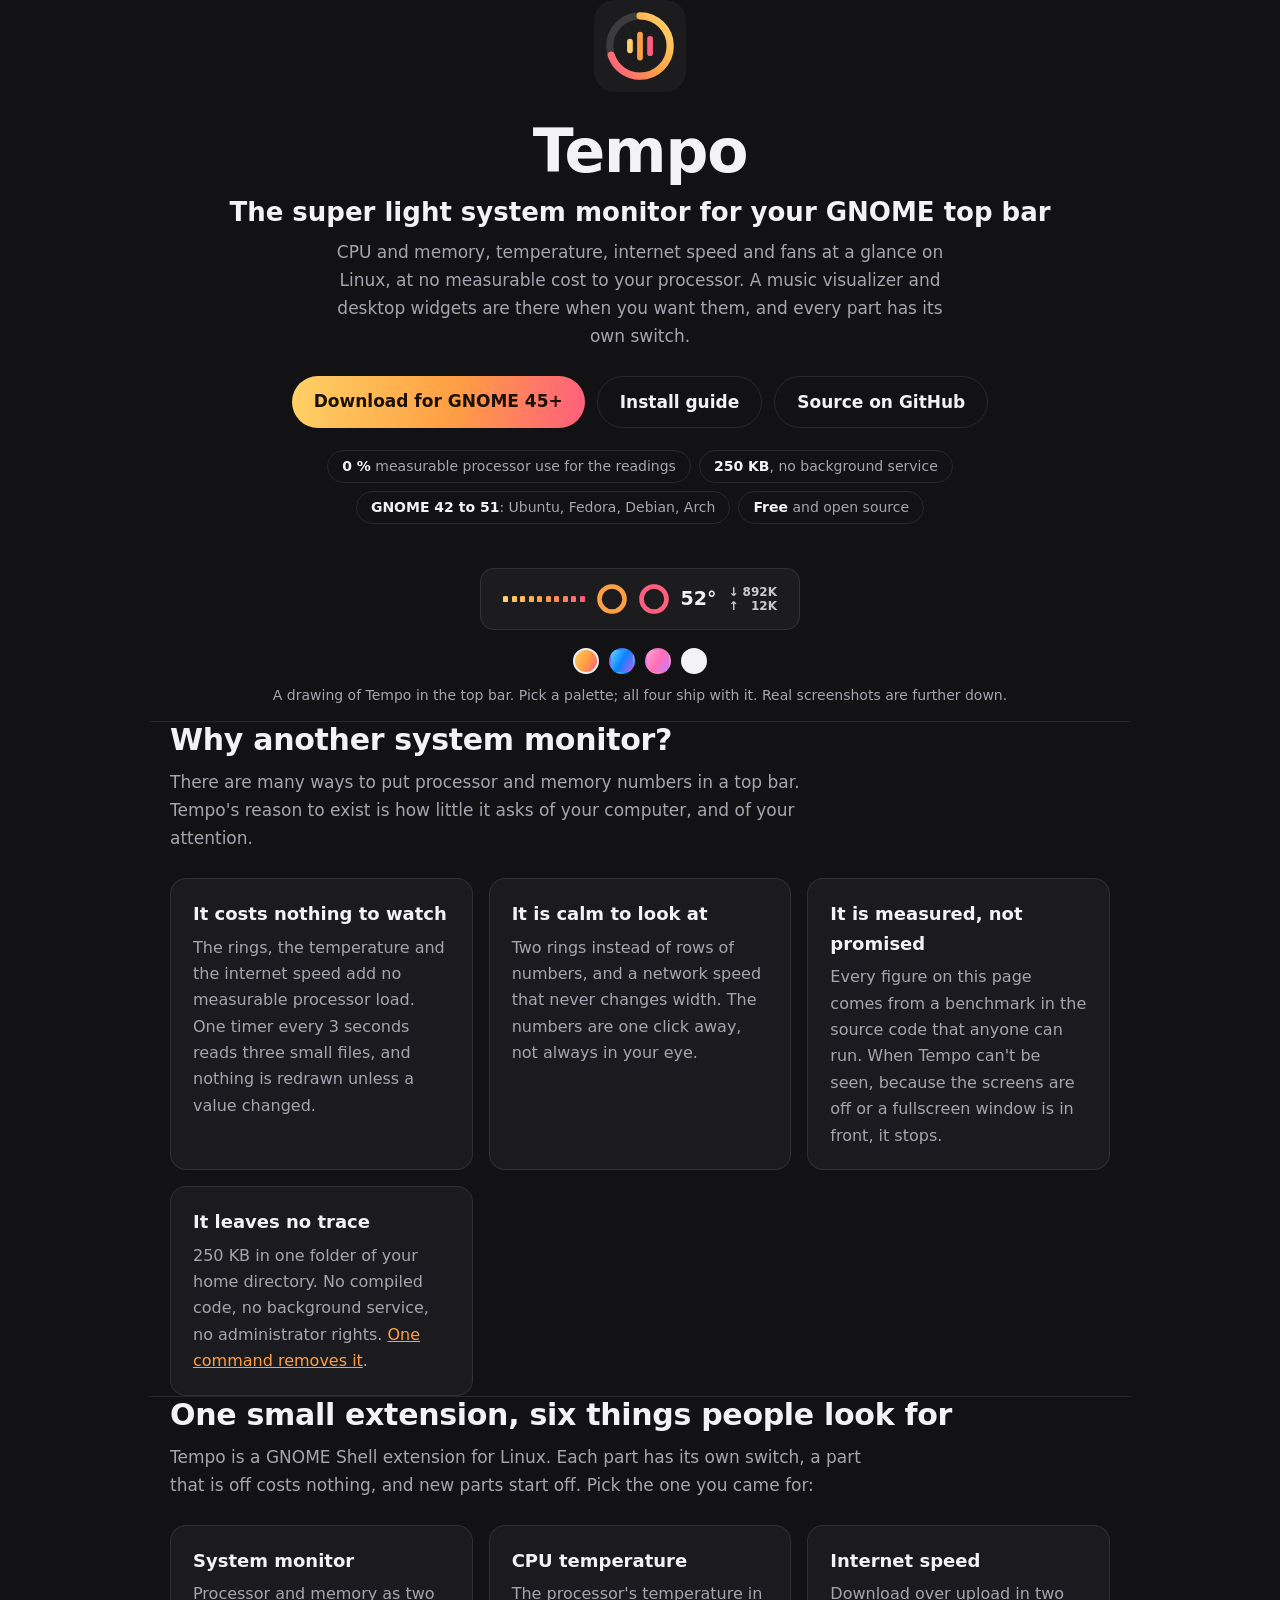
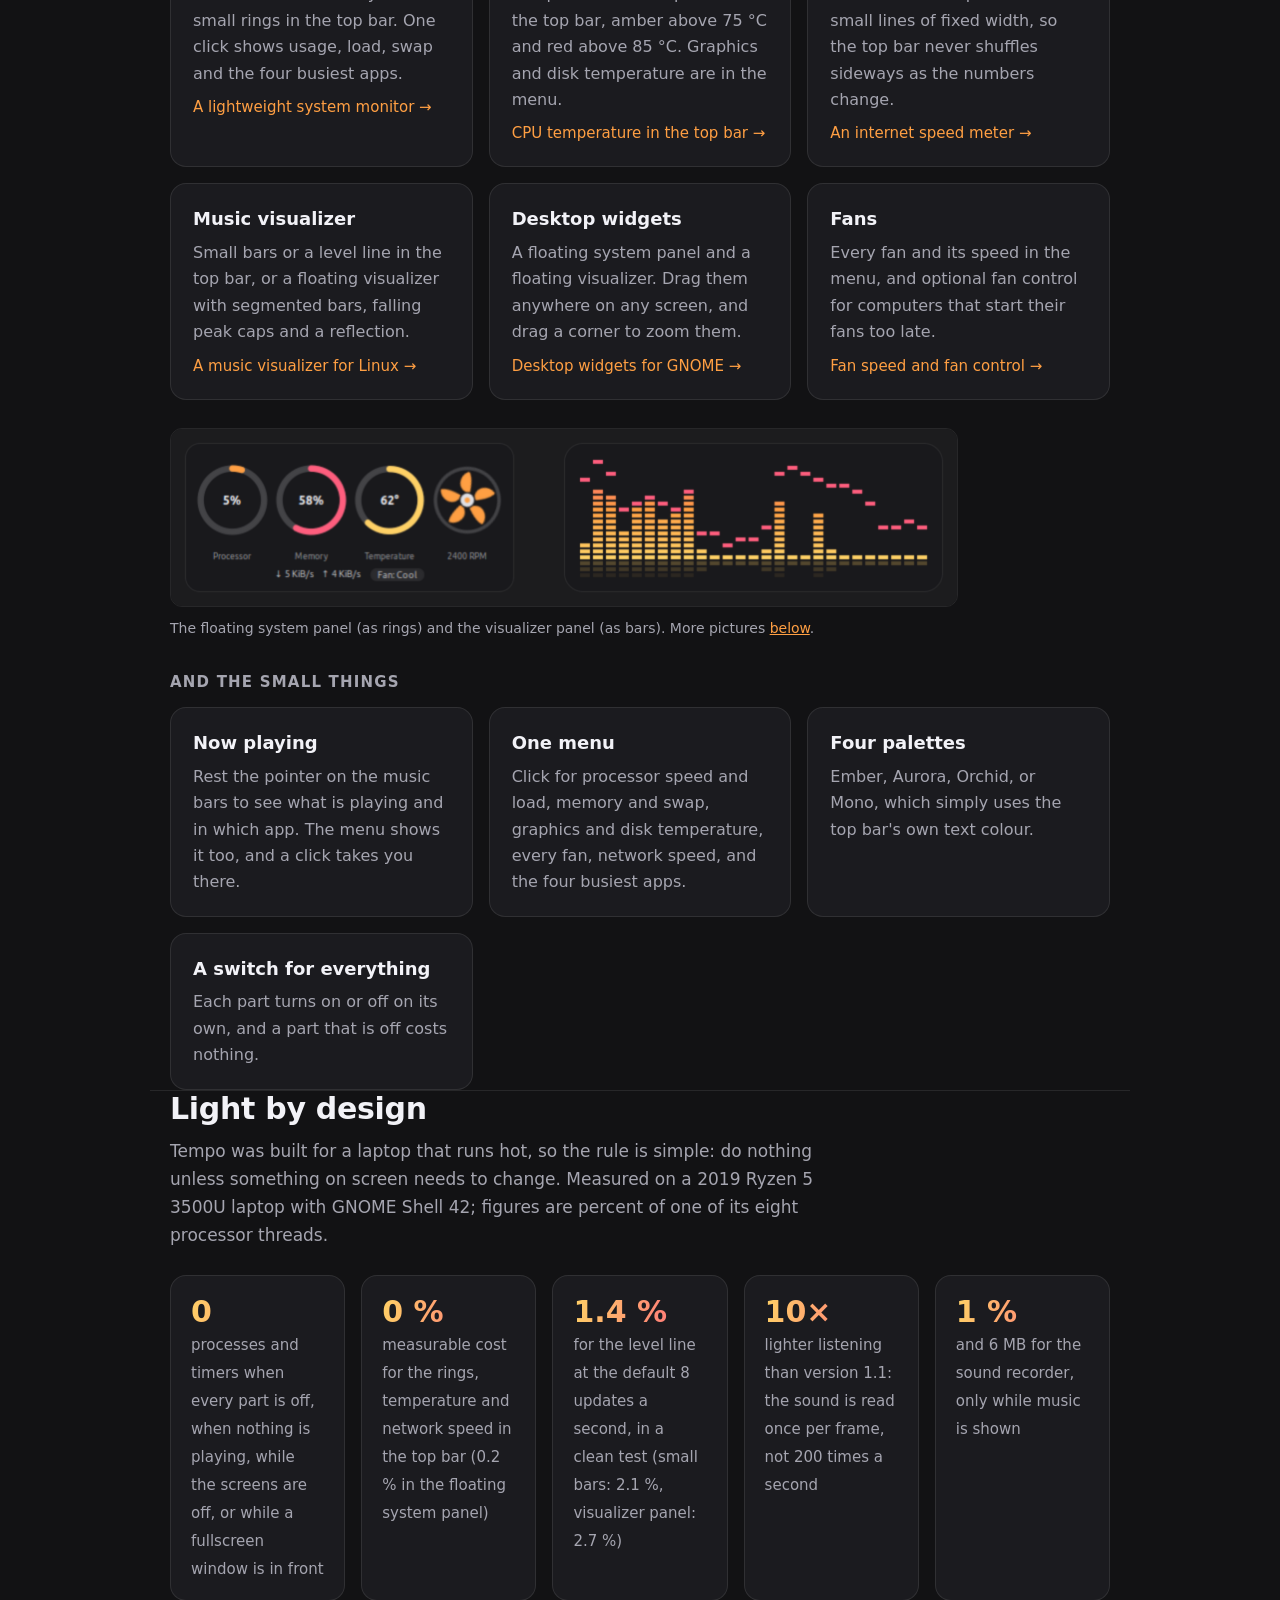
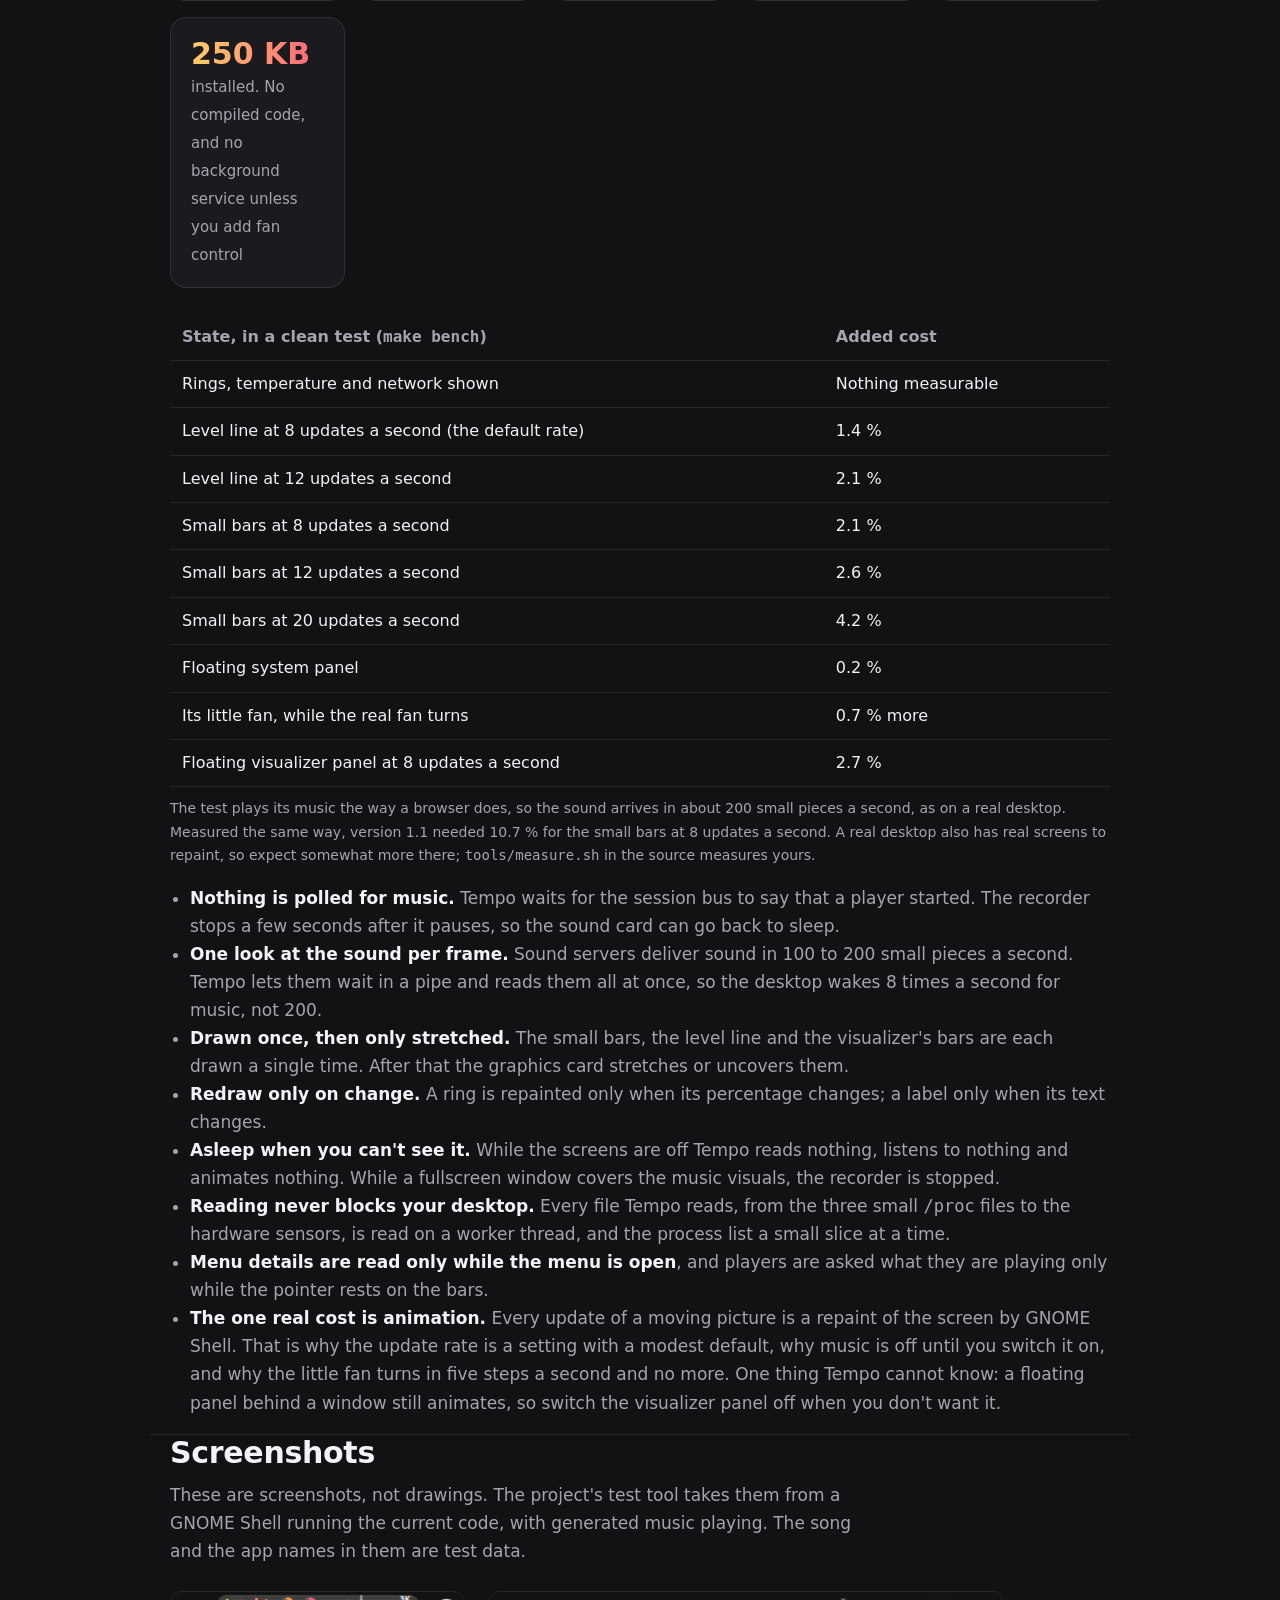
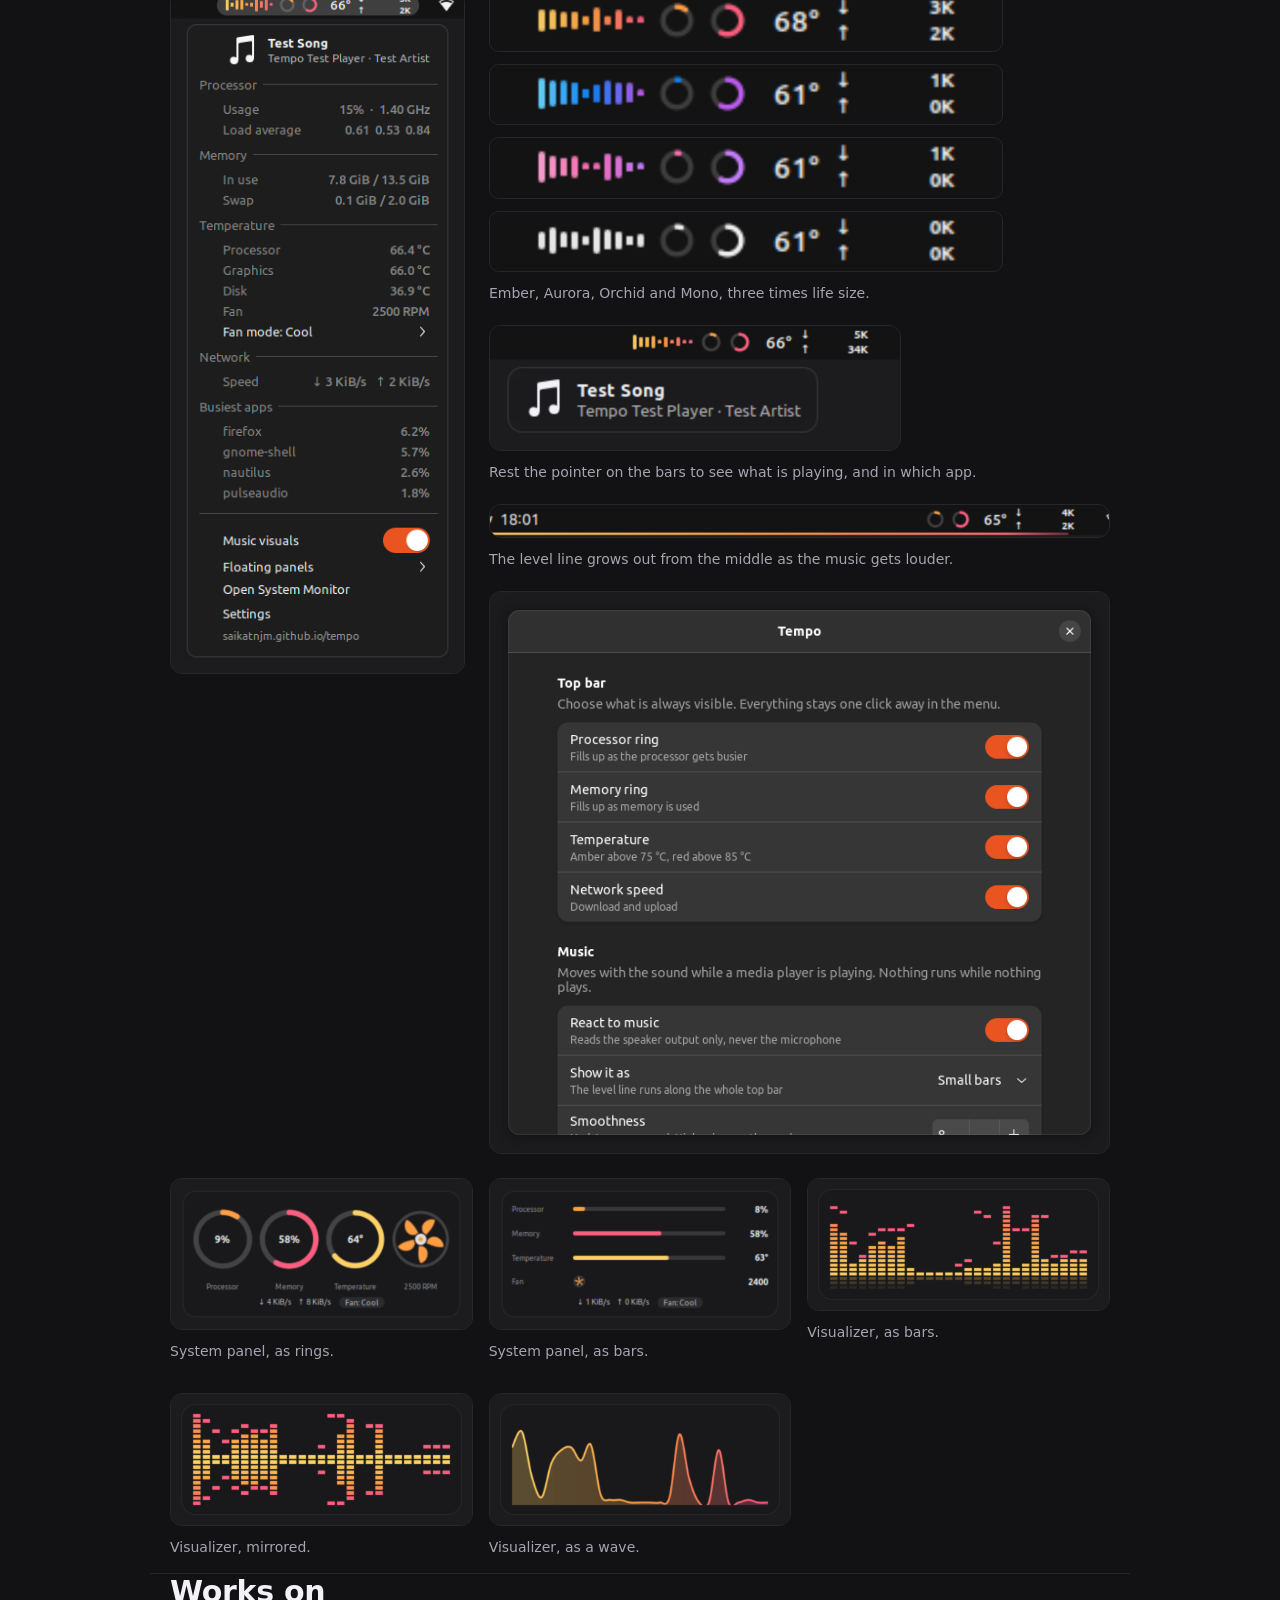
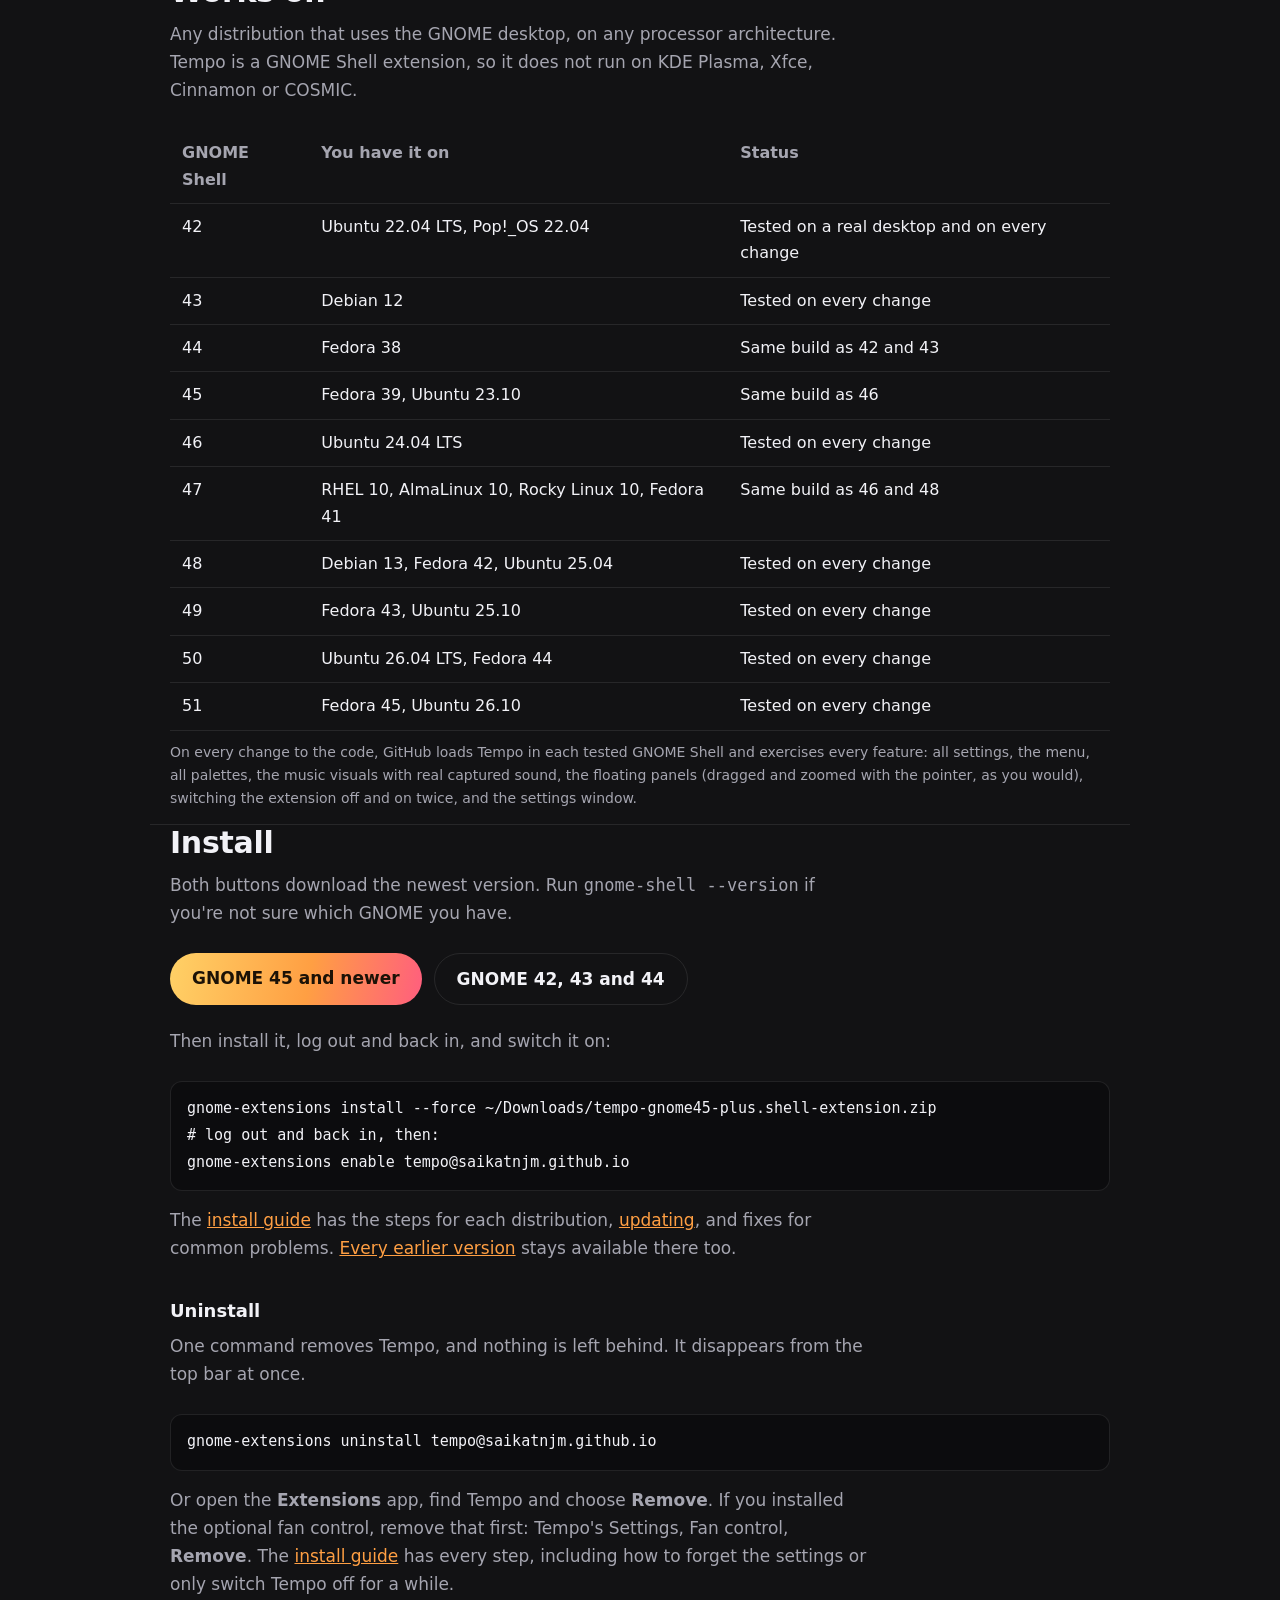
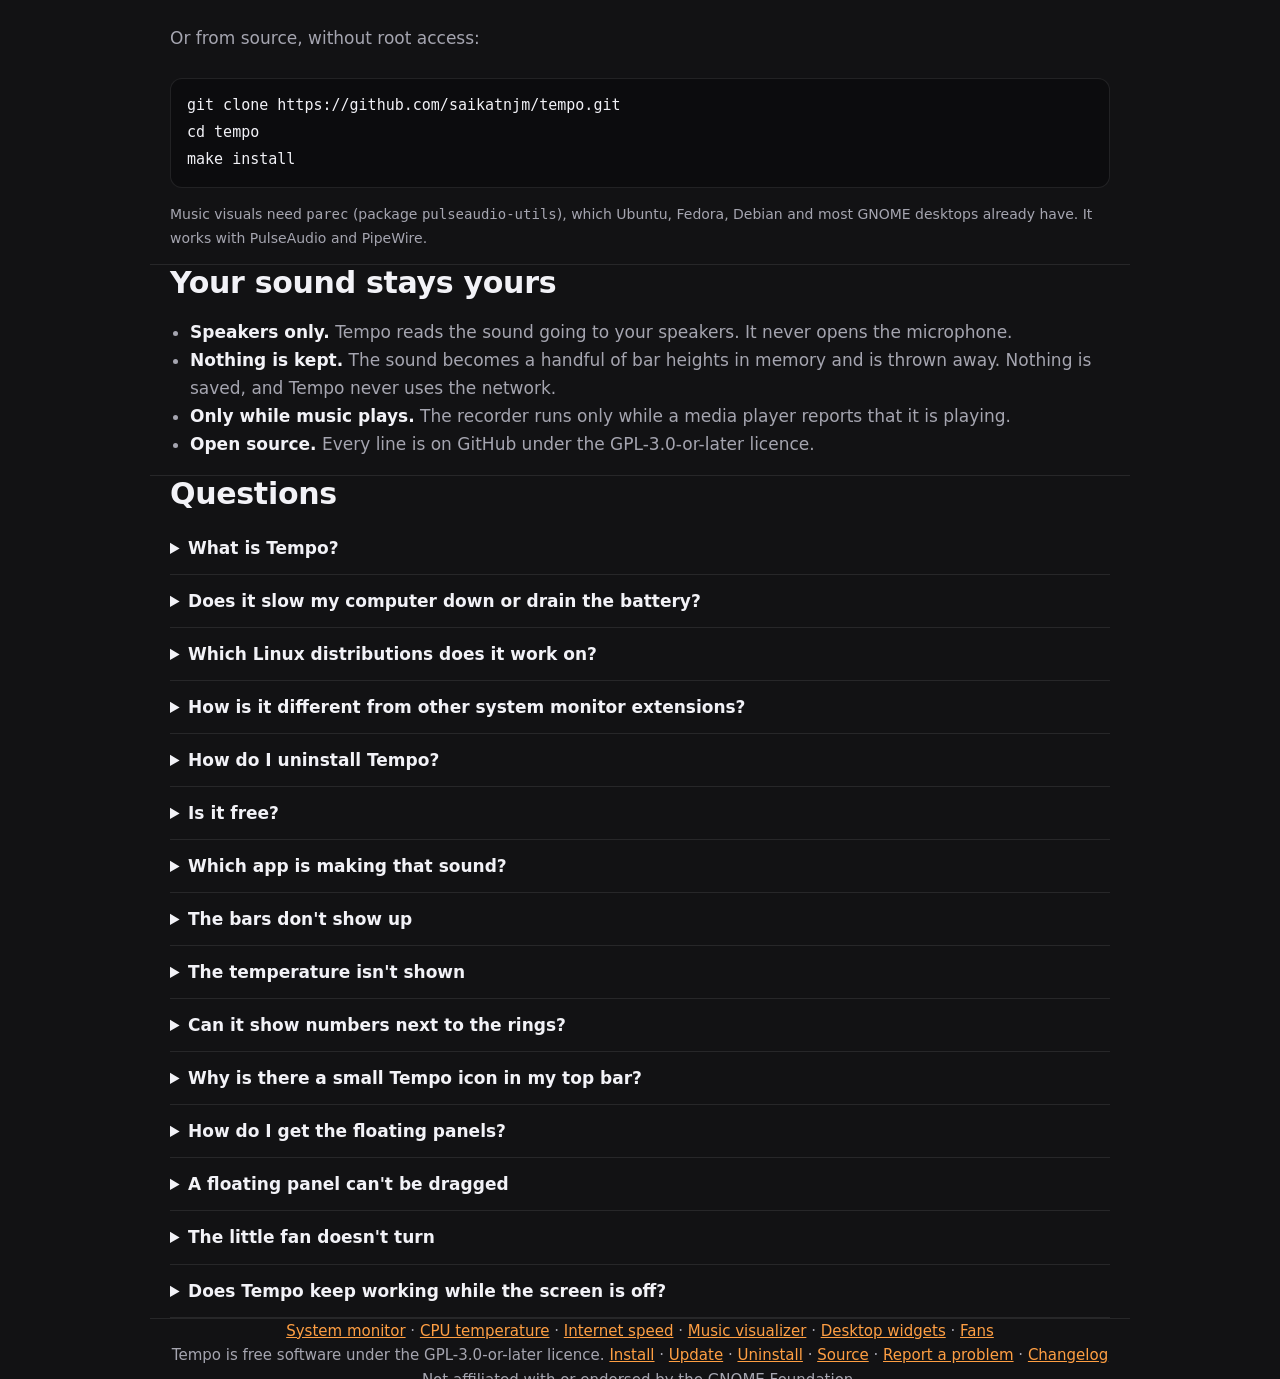
==== commit 66a30f71: "Website and README: GNOME 51, and how Tempo reads - "GNOME 42 to 51" in the README (badge, sentence," ====
--- a/docs/index.html
+++ b/docs/index.html
@@ -32,7 +32,7 @@
    "description": "A super light system monitor for the GNOME top bar on Linux: CPU and memory rings, temperature, internet speed and fans, with a music visualizer and desktop widgets when you want them.",
    "applicationCategory": "UtilitiesApplication",
    "applicationSubCategory": "System monitor",
-   "operatingSystem": "Linux with the GNOME desktop (GNOME Shell 42 to 50)",
+   "operatingSystem": "Linux with the GNOME desktop (GNOME Shell 42 to 51)",
    "softwareVersion": "1.2.0",
    "offers": {
     "@type": "Offer",
@@ -77,7 +77,7 @@
      "name": "Which Linux distributions does it work on?",
      "acceptedAnswer": {
       "@type": "Answer",
-      "text": "Any distribution with the GNOME desktop, versions 42 to 50: Ubuntu 22.04 to 26.04, Fedora, Debian 12 and 13, Arch, openSUSE, Pop!_OS 22.04, Zorin OS and others. It does not run on KDE Plasma, Xfce or Cinnamon."
+      "text": "Any distribution with the GNOME desktop, versions 42 to 51: Ubuntu 22.04 to 26.10, Fedora, Debian 12 and 13, Arch, openSUSE, Pop!_OS 22.04, Zorin OS and others. It does not run on KDE Plasma, Xfce or Cinnamon."
      }
     },
     {
@@ -289,7 +289,7 @@
   <ul class="facts">
     <li><b>0 %</b> measurable processor use for the readings</li>
     <li><b>250 KB</b>, no background service</li>
-    <li><b>GNOME 42 to 50</b>: Ubuntu, Fedora, Debian, Arch</li>
+    <li><b>GNOME 42 to 51</b>: Ubuntu, Fedora, Debian, Arch</li>
     <li><b>Free</b> and open source</li>
   </ul>
 
@@ -374,7 +374,7 @@
     <li><b>Drawn once, then only stretched.</b> The small bars, the level line and the visualizer's bars are each drawn a single time. After that the graphics card stretches or uncovers them.</li>
     <li><b>Redraw only on change.</b> A ring is repainted only when its percentage changes; a label only when its text changes.</li>
     <li><b>Asleep when you can't see it.</b> While the screens are off Tempo reads nothing, listens to nothing and animates nothing. While a fullscreen window covers the music visuals, the recorder is stopped.</li>
-    <li><b>Slow sensors never block your desktop.</b> Hardware sensors are read on a worker thread, and the process list in small slices between frames.</li>
+    <li><b>Reading never blocks your desktop.</b> Every file Tempo reads, from the three small <code>/proc</code> files to the hardware sensors, is read on a worker thread, and the process list a small slice at a time.</li>
     <li><b>Menu details are read only while the menu is open</b>, and players are asked what they are playing only while the pointer rests on the bars.</li>
     <li><b>The one real cost is animation.</b> Every update of a moving picture is a repaint of the screen by GNOME Shell. That is why the update rate is a setting with a modest default, why music is off until you switch it on, and why the little fan turns in five steps a second and no more. One thing Tempo cannot know: a floating panel behind a window still animates, so switch the visualizer panel off when you don't want it.</li>
   </ul>
@@ -425,6 +425,7 @@
       <tr><td>48</td><td>Debian 13, Fedora 42, Ubuntu 25.04</td><td>Tested on every change</td></tr>
       <tr><td>49</td><td>Fedora 43, Ubuntu 25.10</td><td>Tested on every change</td></tr>
       <tr><td>50</td><td>Ubuntu 26.04 LTS, Fedora 44</td><td>Tested on every change</td></tr>
+      <tr><td>51</td><td>Fedora 45, Ubuntu 26.10</td><td>Tested on every change</td></tr>
     </tbody>
   </table>
   </div>
@@ -468,7 +469,7 @@
   <h2>Questions</h2>
   <details><summary>What is Tempo?</summary><p>A GNOME Shell extension for Linux that works as a super light system monitor in the top bar: processor and memory rings, temperature, internet speed and fans. It can also show your music as a visualizer, and put floating panels on your desktop.</p></details>
   <details><summary>Does it slow my computer down or drain the battery?</summary><p>The system readings add no measurable processor load. The music visuals are the one part that costs something: 1.4 to 2.7 % of one processor core at the default rate while music plays, plus about 1 % for the sound recorder, and nothing while it doesn't. While the screens are off, nothing runs at all.</p></details>
-  <details><summary>Which Linux distributions does it work on?</summary><p>Any distribution with the GNOME desktop, versions 42 to 50: Ubuntu 22.04 to 26.04, Fedora, Debian 12 and 13, Arch, openSUSE, Pop!_OS 22.04, Zorin OS and others. It does not run on KDE Plasma, Xfce or Cinnamon.</p></details>
+  <details><summary>Which Linux distributions does it work on?</summary><p>Any distribution with the GNOME desktop, versions 42 to 51: Ubuntu 22.04 to 26.10, Fedora, Debian 12 and 13, Arch, openSUSE, Pop!_OS 22.04, Zorin OS and others. It does not run on KDE Plasma, Xfce or Cinnamon.</p></details>
   <details><summary>How is it different from other system monitor extensions?</summary><p>It shows less in the top bar on purpose (two rings instead of rows of numbers), it publishes what it costs and how that was measured, and it stops entirely when you can't see it. If you want many numbers in view at once, another extension may suit you better.</p></details>
   <details><summary>How do I uninstall Tempo?</summary><p>Run gnome-extensions uninstall tempo@saikatnjm.github.io in a terminal, or open the Extensions app, find Tempo and choose Remove. It disappears at once and nothing is left behind. If you installed the optional fan control, remove that first in Tempo's Settings, under Fan control.</p></details>
   <details><summary>Is it free?</summary><p>Yes. Tempo is free and open source under the GPL-3.0-or-later licence, with no accounts, no ads and no network access.</p></details>
